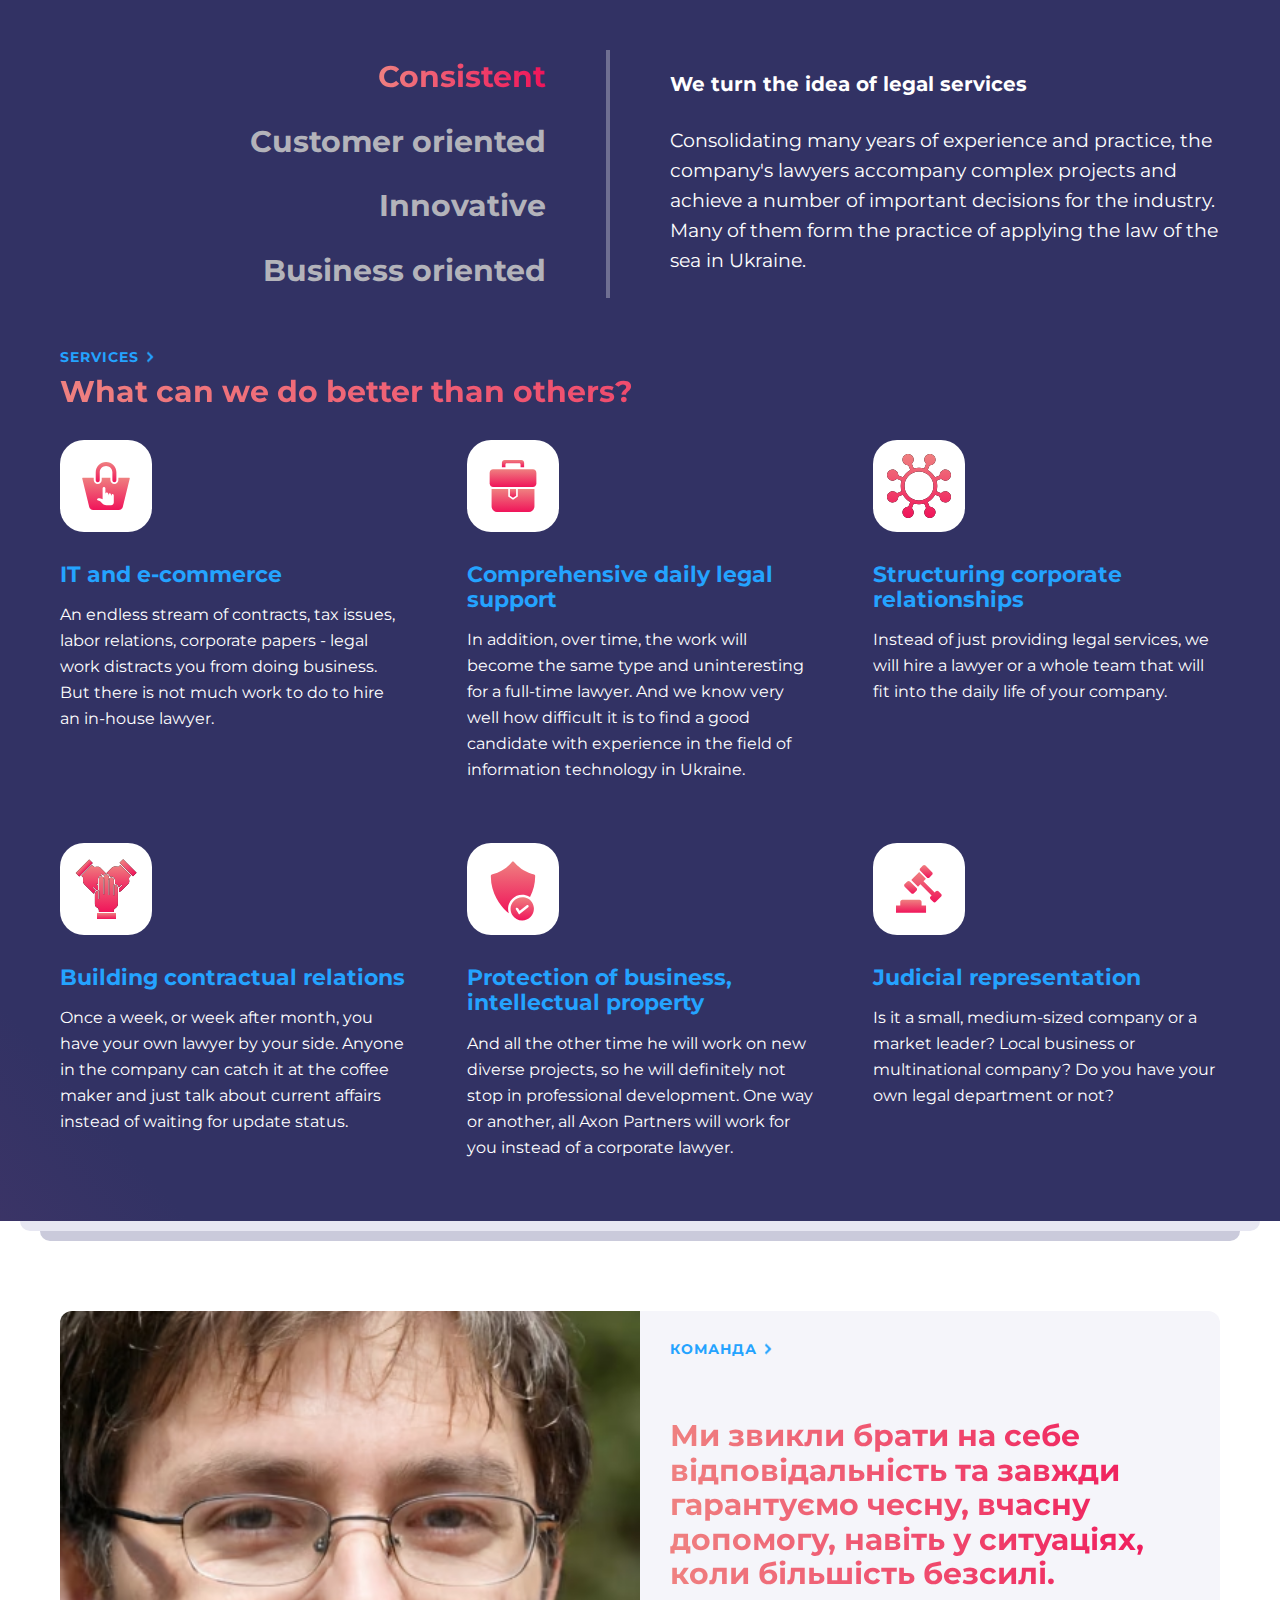
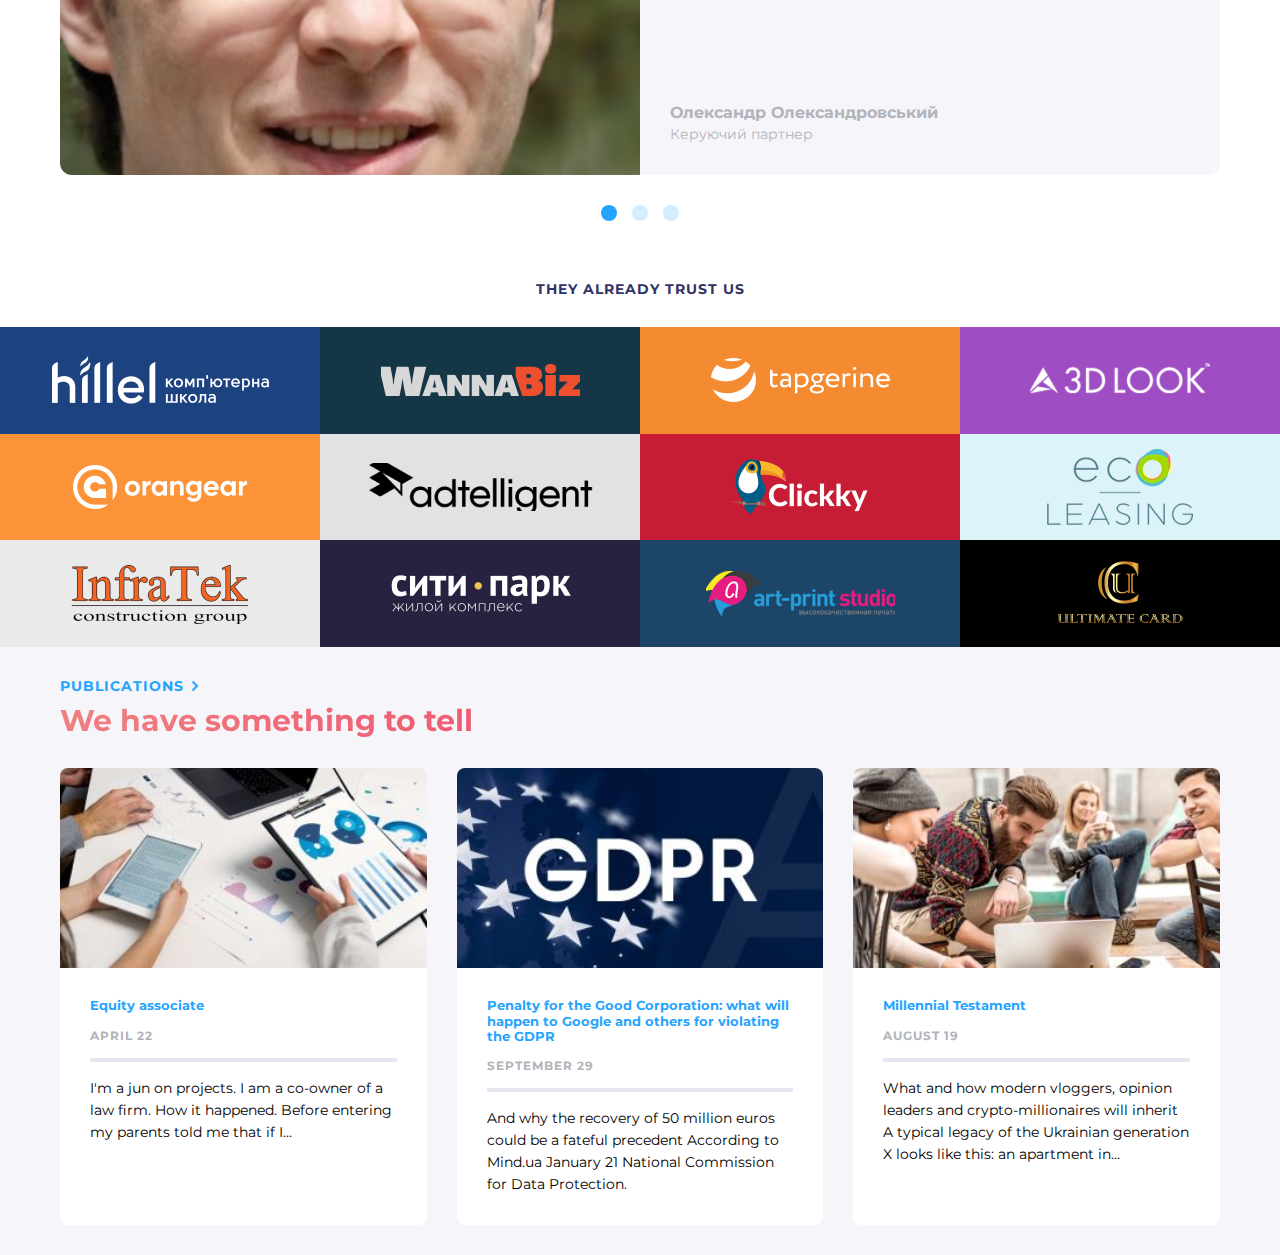
==== index.html @ 9c27329b "fix background at section publications/fix normalize" ====
<!DOCTYPE html>
<html lang="en">

<head>
    <meta charset="UTF-8">
    <meta name="viewport" content="width=device-width, initial-scale=1.0">
    <title>Document</title>
    <link rel="preconnect" href="https://fonts.googleapis.com">
    <link rel="preconnect" href="https://fonts.gstatic.com" crossorigin>
    <link href="https://fonts.googleapis.com/css2?family=Montserrat:wght@400;700&display=swap" rel="stylesheet">
    <link rel="stylesheet" href="./css/style.css">
</head>

<body>
    <main class="main">
        <section class="about">
            <div class="wrapper-about">
                <div class="about-us">
                    <div class="about-us__left">
                        <a href="#" class="about-us__left-link acive-title">
                            Consistent
                        </a>
                        <a href="#" class="about-us__left-link">
                            Customer oriented
                        </a>
                        <a href="#" class="about-us__left-link">
                            Innovative
                        </a>
                        <a href="#" class="about-us__left-link">
                            Business oriented
                        </a>
                    </div>
                    <div class="about-us__right">
                        <h3 class="about-us__right-title">We turn the idea of legal services</h3>
                        <p class="about-us__right-text">Consolidating many years of experience and practice, the
                            company's lawyers accompany complex projects and achieve a number of important decisions for
                            the industry. Many of them form the practice of applying the law of the sea in Ukraine.</p>
                    </div>
                </div>
            </div>
        </section>
        <section class="services">
            <div class="wrapper">
                <a href="#" class="text__subtitle">Services</a>
                <h2 class="text__title">What can we do better than others?</h2>
                <div class="cards">
                    <div class="card">
                        <div class="card-logo">
                            <img src="./images/services-icons/ecommerce.svg" alt="" class="card-img">
                        </div>
                        <h3 class="card-title">IT and e-commerce</h3>
                        <p class="card-text">An endless stream of contracts, tax issues, labor relations, corporate
                            papers - legal work distracts you from doing business. But there is not much work to do to
                            hire an in-house lawyer.</p>
                    </div>
                    <div class="card">
                        <div class="card-logo">
                            <img src="./images/services-icons/support.svg" alt="" class="card-img">
                        </div>
                        <h3 class="card-title">Comprehensive daily
                            legal support</h3>
                        <p class="card-text">In addition, over time, the work will become the same type and
                            uninteresting for a full-time lawyer. And we know very well how difficult it is to find a
                            good candidate with experience in the field of information technology in Ukraine.</p>
                    </div>
                    <div class="card">
                        <div class="card-logo">
                            <img src="./images/services-icons/group.svg" alt="" class="card-img">
                        </div>
                        <h3 class="card-title">Structuring corporate relationships</h3>
                        <p class="card-text">Instead of just providing legal services, we will hire a lawyer or a whole
                            team that will fit into the daily life of your company.</p>
                    </div>
                    <div class="card">
                        <div class="card-logo">
                            <img src="./images/services-icons/trust.svg" alt="" class="card-img">
                        </div>
                        <h3 class="card-title">Building contractual relations</h3>
                        <p class="card-text">Once a week, or week after month, you have your own lawyer by your side.
                            Anyone in the company can catch it at the coffee maker and just talk about current affairs
                            instead of waiting for update status.</p>
                    </div>
                    <div class="card">
                        <div class="card-logo">
                            <img src="./images/services-icons/protection.svg" alt="" class="card-img">
                        </div>
                        <h3 class="card-title">Protection of business, intellectual property</h3>
                        <p class="card-text">And all the other time he will work on new diverse projects, so he will
                            definitely not stop in professional development. One way or another, all Axon Partners will
                            work for you instead of a corporate lawyer.</p>
                    </div>
                    <div class="card">
                        <div class="card-logo">
                            <img src="./images/services-icons/court.svg" alt="" class="card-img">
                        </div>
                        <h3 class="card-title">Judicial representation</h3>
                        <p class="card-text">Is it a small, medium-sized company or a market leader? Local business or
                            multinational company? Do you have your own legal department or not?</p>
                    </div>
                </div>
            </div>
        </section>
        <section class="team-content">
            <div class="wrapper">
                <div class="team">
                    <div class="team-img">
                        <picture>
                            <source media="(min-width:768px) and (max-width:1024px)" type="image/avif"
                                srcset="./images/team/team-768.avif">

                            <source media="(min-width:768px) and (max-width:1024px)" type="image/webp"
                                srcset="./images/team/team-768.webp">

                            <source media="(min-width:768px) and (max-width:1024px)"
                                srcset="./images/team/team-768.jpg">

                            <source media="(min-width:1024px) and (max-width:1440px)" type="image/avif"
                                srcset="./images/team/team-1024.avif">

                            <source media="(min-width:1024px) and (max-width:1440px)" type="image/webp"
                                srcset="./images/team/team-1024.webp">

                            <source media="(min-width:1024px) and (max-width:1440px)"
                                srcset="./images/team/team-1024.jpg">

                            <source media="(min-width:1440px)" type="image/avif" srcset="./images/team/team-1440.avif">

                            <source media="(min-width:1440px)" type="image/webp" srcset="./images/team/team-1440.webp">

                            <source media="(min-width:1440px)" srcset="./images/team/team-1440.jpg">

                            <source type="image/avif" srcset="./images/team/team-375.avif">
                            <source type="image/webp" srcset="./images/team/team-375.webp">

                            <img src="./images/team/team-375.jpg" alt="team-slider">
                        </picture>

                    </div>
                    <div class="team-info">
                        <a href="#" class="text__subtitle">команда</a>
                        <h2 class="text__title">Ми звикли брати на себе відповідальність та завжди гарантуємо чесну,
                            вчасну
                            допомогу, навіть у ситуаціях, коли більшість безсилі.</h2>
                        <p class="team-text">
                            Олександр Олександровський
                            <span>Керуючий партнер</span>
                        </p>
                    </div>
                </div>
                <div class="team-slider">
                    <a href="#" class="team-slider__item team-slider__item-active"></a>
                    <a href="#" class="team-slider__item"></a>
                    <a href="#" class="team-slider__item"></a>
                </div>
            </div>
        </section>
        <section class="partners">
            <div class="wrapper-partners">
                <h4 class="partners-title">They already trust us</h4>
                <div class="partners-cards">
                    <a href="#" class="partner-card partner-card-1">
                        <img src="./images/partner-1.png" alt="" class="partner-img">
                    </a>
                    <a href="#" class="partner-card partner-card-2">
                        <img src="./images/partner-2.png" alt="" class="partner-img">
                    </a>
                    <a href="#" class="partner-card partner-card-3">
                        <img src="./images/partner-3.png" alt="" class="partner-img">
                    </a>
                    <a href="#" class="partner-card partner-card-4">
                        <img src="./images/partner-4.png" alt="" class="partner-img">
                    </a>
                    <a href="#" class="partner-card partner-card-5">
                        <img src="./images/partner-5.png" alt="" class="partner-img">
                    </a>
                    <a href="#" class="partner-card partner-card-6">
                        <img src="./images/partner-6.png" alt="" class="partner-img">
                    </a>
                    <a href="#" class="partner-card partner-card-7">
                        <img src="./images/partner-7.png" alt="" class="partner-img">
                    </a>
                    <a href="#" class="partner-card partner-card-8">
                        <img src="./images/partner-8.png" alt="" class="partner-img">
                    </a>
                    <a href="#" class="partner-card partner-card-9">
                        <img src="./images/partner-9.png" alt="" class="partner-img">
                    </a>
                    <a href="#" class="partner-card partner-card-10">
                        <img src="./images/partner-10.png" alt="" class="partner-img">
                    </a>
                    <a href="#" class="partner-card partner-card-11">
                        <img src="./images/partner-11.png" alt="" class="partner-img">
                    </a>
                    <a href="#" class="partner-card partner-card-12">
                        <img src="./images/partner-12.png" alt="" class="partner-img">
                    </a>
                </div>
            </div>
        </section>
        <section class="publications">
            <div class="wrapper">
                <a href="#" class="text__subtitle">Publications</a>
                <h2 class="text__title">We have something to tell</h2>
                <div class="publications-items">
                    <a class="publication-item">
                        <img src="./images/publications/publication-1.jpg" alt="publication" class="publication-img"
                        srcset="./images/publications/publication-1@2x.jpg 2x,
                    ./images/publications/publication-1@3x.jpg 3x">
                        <div class="publication-content">
                            <h5 class="publication-title">Equity associate</h5>
                            <time class="publication-time" datetime="2023-04-22">April 22</time>
                            <span class="outline"></span>
                            <p class="publication-text">I'm a jun on projects. I am a co-owner of a law firm. How it
                                happened. Before entering my parents told me that if I…</p>
                        </div>
                    </a>
                    <a class="publication-item">
                        <img src="./images/publications/publication-2.jpg" alt="publication" class="publication-img"
                            srcset="./images/publications/publication-2@2x.jpg 2x,
                        ./images/publications/publication-2@3x.jpg 3x">
                        <div class="publication-content">
                            <h5 class="publication-title">Penalty for the Good Corporation: what will happen to Google
                                and others for violating the GDPR</h5>
                            <time class="publication-time" datetime="2023-09-29">September 29</time>
                            <span class="outline"></span>
                            <p class="publication-text">And why the recovery of 50 million euros could be a fateful
                                precedent According to Mind.ua January 21 National Commission for Data Protection.</p>
                        </div>
                    </a>
                    <a class="publication-item">
                        <img src="./images/publications/publication-3.jpg" alt="publication" class="publication-img"
                        srcset="./images/publications/publication-3@2x.jpg 2x,
                    ./images/publications/publication-3@3x.jpg 3x">
                        <div class="publication-content">
                            <h5 class="publication-title">Millennial Testament</h5>
                            <time class="publication-time" datetime="2023-08-19">August 19</time>
                            <span class="outline"></span>
                            <p class="publication-text">What and how modern vloggers, opinion leaders and
                                crypto-millionaires will inherit A typical legacy of the Ukrainian generation X looks
                                like this: an apartment in…</p>
                        </div>
                    </a>
                </div>
            </div>
        </section>
    </main>

</body>

</html>
---- css/style.css ----
/*! normalize.css v8.0.1 | MIT License | github.com/necolas/normalize.css */
/* Document
   ========================================================================== */
/**
 * 1. Correct the line height in all browsers.
 * 2. Prevent adjustments of font size after orientation changes in iOS.
 */
html {
  line-height: 1.15; /* 1 */
  -webkit-text-size-adjust: 100%; /* 2 */
}

/* Sections
   ========================================================================== */
/**
 * Remove the margin in all browsers.
 */
body {
  margin: 0;
}

/**
 * Render the `main` element consistently in IE.
 */
main {
  display: block;
}

/**
 * Correct the font size and margin on `h1` elements within `section` and
 * `article` contexts in Chrome, Firefox, and Safari.
 */
h1 {
  font-size: 2em;
  margin: 0.67em 0;
}

/* Grouping content
   ========================================================================== */
/**
 * 1. Add the correct box sizing in Firefox.
 * 2. Show the overflow in Edge and IE.
 */
hr {
  box-sizing: content-box; /* 1 */
  height: 0; /* 1 */
  overflow: visible; /* 2 */
}

/**
 * 1. Correct the inheritance and scaling of font size in all browsers.
 * 2. Correct the odd `em` font sizing in all browsers.
 */
pre {
  font-family: monospace, monospace; /* 1 */
  font-size: 1em; /* 2 */
}

/* Text-level semantics
   ========================================================================== */
/**
 * Remove the gray background on active links in IE 10.
 */
a {
  background-color: transparent;
}

/**
 * 1. Remove the bottom border in Chrome 57-
 * 2. Add the correct text decoration in Chrome, Edge, IE, Opera, and Safari.
 */
abbr[title] {
  border-bottom: none; /* 1 */
  text-decoration: underline; /* 2 */
  text-decoration: underline dotted; /* 2 */
}

/**
 * Add the correct font weight in Chrome, Edge, and Safari.
 */
b,
strong {
  font-weight: bolder;
}

/**
 * 1. Correct the inheritance and scaling of font size in all browsers.
 * 2. Correct the odd `em` font sizing in all browsers.
 */
code,
kbd,
samp {
  font-family: monospace, monospace; /* 1 */
  font-size: 1em; /* 2 */
}

/**
 * Add the correct font size in all browsers.
 */
small {
  font-size: 80%;
}

/**
 * Prevent `sub` and `sup` elements from affecting the line height in
 * all browsers.
 */
sub,
sup {
  font-size: 75%;
  line-height: 0;
  position: relative;
  vertical-align: baseline;
}

sub {
  bottom: -0.25em;
}

sup {
  top: -0.5em;
}

/* Embedded content
   ========================================================================== */
/**
 * Remove the border on images inside links in IE 10.
 */
img {
  border-style: none;
}

/* Forms
   ========================================================================== */
/**
 * 1. Change the font styles in all browsers.
 * 2. Remove the margin in Firefox and Safari.
 */
button,
input,
optgroup,
select,
textarea {
  font-family: inherit; /* 1 */
  font-size: 100%; /* 1 */
  line-height: 1.15; /* 1 */
  margin: 0; /* 2 */
}

/**
 * Show the overflow in IE.
 * 1. Show the overflow in Edge.
 */
button,
input { /* 1 */
  overflow: visible;
}

/**
 * Remove the inheritance of text transform in Edge, Firefox, and IE.
 * 1. Remove the inheritance of text transform in Firefox.
 */
button,
select { /* 1 */
  text-transform: none;
}

/**
 * Correct the inability to style clickable types in iOS and Safari.
 */
button,
[type=button],
[type=reset],
[type=submit] {
  -webkit-appearance: button;
}

/**
 * Remove the inner border and padding in Firefox.
 */
button::-moz-focus-inner,
[type=button]::-moz-focus-inner,
[type=reset]::-moz-focus-inner,
[type=submit]::-moz-focus-inner {
  border-style: none;
  padding: 0;
}

/**
 * Restore the focus styles unset by the previous rule.
 */
button:-moz-focusring,
[type=button]:-moz-focusring,
[type=reset]:-moz-focusring,
[type=submit]:-moz-focusring {
  outline: 1px dotted ButtonText;
}

/**
 * Correct the padding in Firefox.
 */
fieldset {
  padding: 0.35em 0.75em 0.625em;
}

/**
 * 1. Correct the text wrapping in Edge and IE.
 * 2. Correct the color inheritance from `fieldset` elements in IE.
 * 3. Remove the padding so developers are not caught out when they zero out
 *    `fieldset` elements in all browsers.
 */
legend {
  box-sizing: border-box; /* 1 */
  color: inherit; /* 2 */
  display: table; /* 1 */
  max-width: 100%; /* 1 */
  padding: 0; /* 3 */
  white-space: normal; /* 1 */
}

/**
 * Add the correct vertical alignment in Chrome, Firefox, and Opera.
 */
progress {
  vertical-align: baseline;
}

/**
 * Remove the default vertical scrollbar in IE 10+.
 */
textarea {
  overflow: auto;
}

/**
 * 1. Add the correct box sizing in IE 10.
 * 2. Remove the padding in IE 10.
 */
[type=checkbox],
[type=radio] {
  box-sizing: border-box; /* 1 */
  padding: 0; /* 2 */
}

/**
 * Correct the cursor style of increment and decrement buttons in Chrome.
 */
[type=number]::-webkit-inner-spin-button,
[type=number]::-webkit-outer-spin-button {
  height: auto;
}

/**
 * 1. Correct the odd appearance in Chrome and Safari.
 * 2. Correct the outline style in Safari.
 */
[type=search] {
  -webkit-appearance: textfield; /* 1 */
  outline-offset: -2px; /* 2 */
}

/**
 * Remove the inner padding in Chrome and Safari on macOS.
 */
[type=search]::-webkit-search-decoration {
  -webkit-appearance: none;
}

/**
 * 1. Correct the inability to style clickable types in iOS and Safari.
 * 2. Change font properties to `inherit` in Safari.
 */
::-webkit-file-upload-button {
  -webkit-appearance: button; /* 1 */
  font: inherit; /* 2 */
}

/* Interactive
   ========================================================================== */
/*
 * Add the correct display in Edge, IE 10+, and Firefox.
 */
details {
  display: block;
}

/*
 * Add the correct display in all browsers.
 */
summary {
  display: list-item;
}

/* Misc
   ========================================================================== */
/**
 * Add the correct display in IE 10+.
 */
template {
  display: none;
}

/**
 * Add the correct display in IE 10.
 */
[hidden] {
  display: none;
}

* {
  box-sizing: border-box;
}

body {
  color: #fff;
  background: linear-gradient(229deg, #323264 11.93%, #323264 57.17%, #643E72 87.46%);
  font-family: "Montserrat", sans-serif;
  font-weight: 700;
  font-size: 16px;
  margin: 0;
}

h1, h2, h3, h4, h5, h6, p {
  margin: 0;
}

a {
  text-decoration: none;
  cursor: pointer;
  color: inherit;
}

.wrapper {
  padding-right: 30px;
  padding-left: 30px;
}

@media (min-width: 768px) {
  .wrapper {
    padding-right: 60px;
    padding-left: 60px;
  }
}
@media (min-width: 1920px) {
  .wrapper {
    max-width: 1600px;
    margin-right: auto;
    margin-left: auto;
    padding-right: 0;
    padding-left: 0;
  }
}
.services {
  position: relative;
  border-bottom-left-radius: 12px;
  border-bottom-right-radius: 12px;
}
.services:before {
  display: block;
  content: "";
  height: 10px;
  width: inherit;
  position: absolute;
  bottom: -20px;
  left: 40px;
  right: 40px;
  border-bottom-left-radius: 12px;
  border-bottom-right-radius: 12px;
  background-color: rgb(202, 202, 219);
}
.services:after {
  position: absolute;
  left: 20px;
  right: 20px;
  display: block;
  content: "";
  height: 10px;
  width: inherit;
  background-color: rgb(231, 231, 242);
  border-bottom-left-radius: 12px;
  border-bottom-right-radius: 12px;
}

.text__subtitle {
  display: inline-flex;
  gap: 5px;
  align-items: center;
  margin-bottom: 10px;
  font-size: 14px;
  letter-spacing: 1px;
  text-transform: uppercase;
  color: #24A3FF;
}
.text__subtitle::after {
  display: block;
  content: "";
  height: 12px;
  width: 12px;
  background-repeat: no-repeat;
  background-position: center;
  background-size: cover;
  background-image: url("../images/arrow-left.png");
}

.text__subtitle:hover {
  color: #F0145A;
}
.text__subtitle:hover::after {
  background-repeat: no-repeat;
  background-position: center;
  background-size: cover;
  background-image: url("../images/arrow-left-hover.png");
}

.text__title {
  background: linear-gradient(90deg, #EF8080 0.84%, #F0145A 99.96%);
  -webkit-background-clip: text;
  -webkit-text-fill-color: transparent;
  margin-bottom: 30px;
  font-size: 30px;
}

.cards {
  display: grid;
  grid-template-columns: 1fr;
  gap: 30px;
  padding-bottom: 60px;
}

.card-logo {
  position: relative;
  border-radius: 24px;
  background-color: #fff;
  margin-bottom: 30px;
  width: 92px;
  height: 92px;
}
.card-img {
  position: absolute;
  top: 50%;
  left: 50%;
  transform: translate(-50%, -50%);
}
.card-title {
  font-size: 22px;
  color: #24A3FF;
  margin-bottom: 15px;
}
.card-text {
  font-weight: 400;
  line-height: 26px;
}

@media (min-width: 768px) {
  .cards {
    grid-template-columns: repeat(2, 1fr);
    gap: 60px;
  }
}
@media (min-width: 1024px) {
  .cards {
    grid-template-columns: repeat(3, 1fr);
  }
}
@media (min-width: 1920px) {
  .text__subtitle:hover {
    color: #F0145A;
  }
  .text__subtitle:hover::after {
    background-repeat: no-repeat;
    background-position: center;
    background-size: cover;
    background-image: url("../images/arrow-left-hover.png");
  }
}
.partners {
  background: #fff;
  padding-top: 60px;
}

.partners-title {
  color: #323264;
  font-size: 14px;
  letter-spacing: 1px;
  text-transform: uppercase;
  margin-bottom: 30px;
  text-align: center;
}

.partners-cards {
  display: grid;
  grid-template-columns: 1fr;
  justify-content: center;
  align-content: center;
}

.partner-card {
  display: grid;
  justify-content: center;
  align-items: center;
  aspect-ratio: 3/1;
  overflow: hidden;
}
.partner-card:nth-child(n+7) {
  display: none;
}

.partner-card-1 {
  background-color: #1C4280;
}

.partner-card-2 {
  background-color: #143646;
}

.partner-card-3 {
  background: linear-gradient(0deg, #F48B30 0%, #F48B30 100%);
}

.partner-card-4 {
  background-color: #9E4DC3;
}

.partner-card-5 {
  background-color: #FD9339;
}

.partner-card-6 {
  background-color: #E2E2E4;
}

.partner-card-7 {
  background-color: #C71C36;
}

.partner-card-8 {
  background-color: #DCF3F9;
}

.partner-card-9 {
  background-color: #EAEAEA;
}

.partner-card-10 {
  background-color: #282240;
}

.partner-card-11 {
  background-color: #1D4568;
}

.partner-card-12 {
  background-color: #000;
}

@media (min-width: 768px) {
  .partners-cards {
    grid-template-columns: repeat(3, 1fr);
  }
  .partner-card:nth-child(n+7) {
    display: grid;
    justify-content: center;
    align-items: center;
  }
}
@media (min-width: 1024px) {
  .partners-cards {
    grid-template-columns: repeat(4, 1fr);
  }
}
@media (min-width: 1920px) {
  .wrapper-partners {
    max-width: 1720px;
    margin-right: auto;
    margin-left: auto;
    padding-bottom: 60px;
  }
  .partner-card-1 {
    border-top-left-radius: 12px;
  }
  .partner-card-4 {
    border-top-right-radius: 12px;
  }
  .partner-card-9 {
    border-bottom-left-radius: 12px;
  }
  .partner-card-12 {
    border-bottom-right-radius: 12px;
  }
}
.team-content {
  background-color: #fff;
  padding-top: 90px;
}

.team {
  display: grid;
  grid-template-columns: 1fr;
  overflow: hidden;
  border-bottom-left-radius: 12px;
  border-bottom-right-radius: 12px;
}
.team-img img {
  display: block;
  width: 100%;
  height: 100%;
  object-fit: cover;
}

.team-info {
  padding: 30px;
  background-color: #F5F5FA;
  display: flex;
  flex-direction: column;
  justify-content: space-between;
}

.team-text {
  margin-top: 30px;
  display: flex;
  flex-direction: column;
  color: #B3B3BA;
}
.team-text span {
  font-size: 14px;
  font-weight: 400;
  line-height: 22px;
}

.team-slider {
  display: flex;
  justify-content: center;
  margin-top: 30px;
  gap: 15px;
}
.team-slider__item {
  width: 16px;
  height: 16px;
  border-radius: 50%;
  background-color: #24A3FF;
  opacity: 0.2;
}
.team-slider__item-active {
  opacity: 1;
}

@media (min-width: 768px) {
  .team-img img {
    aspect-ratio: 6/5;
    border-top-left-radius: 12px;
    border-top-right-radius: 12px;
  }
}
@media (min-width: 1024px) {
  .team {
    grid-template-columns: 1fr 1fr;
  }
  .team-img img {
    aspect-ratio: 5/4;
    border-top-right-radius: 0;
  }
  .team-info {
    border-top-right-radius: 12px;
  }
}
@media (min-width: 1440px) {
  .team {
    grid-template-columns: repeat(3, 1fr);
  }
  .team-info {
    grid-column: 2/-1;
  }
  .team-img img {
    aspect-ratio: 3/2;
  }
}
@media (min-width: 1920px) {
  .team {
    grid-template-columns: repeat(4, 1fr);
  }
  .team-info {
    grid-column: 2/-1;
  }
  .team-img img {
    aspect-ratio: 4/3;
  }
}
.publications {
  padding-top: 30px;
  padding-bottom: 30px;
  background-color: #F5F5FA;
}
.publications .text__title {
  margin-bottom: 30px;
}

.publications-items {
  display: grid;
  grid-template-columns: 1fr;
  gap: 30px;
}
.publications-items .publication-img {
  display: block;
  width: 100%;
  height: 200px;
  object-fit: cover;
}

.publication-item {
  border-radius: 8px;
  overflow: hidden;
  background-color: #fff;
}
.publication-item .publication-content {
  display: flex;
  flex-direction: column;
  gap: 15px;
  padding: 30px;
}
.publication-item .publication-content .publication-title {
  color: #24A3FF;
}
.publication-item .publication-content .publication-time {
  color: #B3B3BA;
  font-size: 12px;
  letter-spacing: 1px;
  text-transform: uppercase;
}
.publication-item .publication-content span {
  display: block;
  height: 4px;
  background-color: #E6E6F0;
}
.publication-item .publication-content .publication-text {
  font-size: 14px;
  color: #000;
  font-weight: 400;
  line-height: 22px;
}

@media (min-width: 768px) {
  .publications-items {
    grid-template-columns: 1fr 1fr;
  }
  .publication-item:last-child {
    grid-column: 1/-1;
  }
}
@media (min-width: 1024px) {
  .publications-items {
    grid-template-columns: repeat(3, 1fr);
  }
  .publication-item:last-child {
    grid-column: auto/auto;
  }
}
.about {
  padding-top: 30px;
  padding-bottom: 30px;
}

.about-us {
  display: grid;
  gap: 30px;
}

.acive-title {
  background: linear-gradient(90deg, #EF8080 0.84%, #F0145A 99.96%);
  -webkit-background-clip: text;
  -webkit-text-fill-color: transparent;
}

.about-us__left {
  display: flex;
  overflow: auto;
  gap: 30px;
}

.about-us__left-link {
  flex-shrink: 0;
  font-size: 30px;
  color: #B3B3BA;
}

.about-us__left-link:first-child {
  padding-left: 30px;
}

.about-us__left-link:last-child {
  padding-right: 30px;
}

.about-us__right {
  position: relative;
  display: flex;
  flex-direction: column;
  justify-content: center;
  gap: 30px;
  padding-right: 30px;
  padding-left: 30px;
  padding-top: 30px;
}
.about-us__right-title {
  font-size: 20px;
}
.about-us__right-text {
  font-size: 19px;
  line-height: 30px;
  font-weight: 400;
}

.about-us__right::before {
  position: absolute;
  right: 30px;
  left: 30px;
  display: block;
  content: "";
  height: 4px;
  width: inherit;
  top: 0;
  background-color: rgba(255, 255, 255, 0.3);
}

@media (min-width: 768px) {
  .about {
    padding-top: 60px;
    padding-bottom: 60px;
  }
  .about-us {
    gap: 60px;
  }
  .about-us__left-link:first-child {
    padding-left: 60px;
  }
  .about-us__left-link:last-child {
    padding-right: 60px;
  }
  .about-us__left-link:hover {
    background: linear-gradient(90deg, #EF8080 0.84%, #F0145A 99.96%);
    -webkit-background-clip: text;
    -webkit-text-fill-color: transparent;
  }
  .about-us__right {
    padding-right: 60px;
    padding-left: 60px;
    padding-top: 60px;
  }
  .about-us__right::before {
    position: absolute;
    right: 60px;
    left: 60px;
  }
}
@media (min-width: 1024px) {
  .about {
    padding-top: 50px;
    padding-bottom: 50px;
  }
  .wrapper-about {
    padding-right: 60px;
    padding-left: 60px;
  }
  .about-us__right::before {
    display: none;
  }
  .about-us {
    grid-template-columns: 1fr 1fr;
    justify-content: center;
    gap: 60px;
  }
  .about-us__left {
    flex-direction: column;
    overflow: hidden;
    align-items: flex-end;
    border-right: 4px solid rgba(255, 255, 255, 0.3);
    padding-right: 60px;
    padding-bottom: 10px;
    padding-top: 10px;
  }
  .about-us__left-link:first-child {
    padding-left: 0;
  }
  .about-us__left-link:last-child {
    padding-right: 0;
  }
  .about-us__right {
    padding: 0;
  }
}
@media (min-width: 1440px) {
  .wrapper-about {
    padding-right: 180px;
    padding-left: 180px;
  }
}
@media (min-width: 1920px) {
  .wrapper-about {
    padding-left: 0;
    padding-right: 0;
    max-width: 1360px;
    margin-right: auto;
    margin-left: auto;
  }
  .about-us {
    grid-template-columns: 1fr 1fr 1fr;
  }
  .about-us__right {
    grid-column: 2/-1;
  }
}

/*# sourceMappingURL=style.css.map */
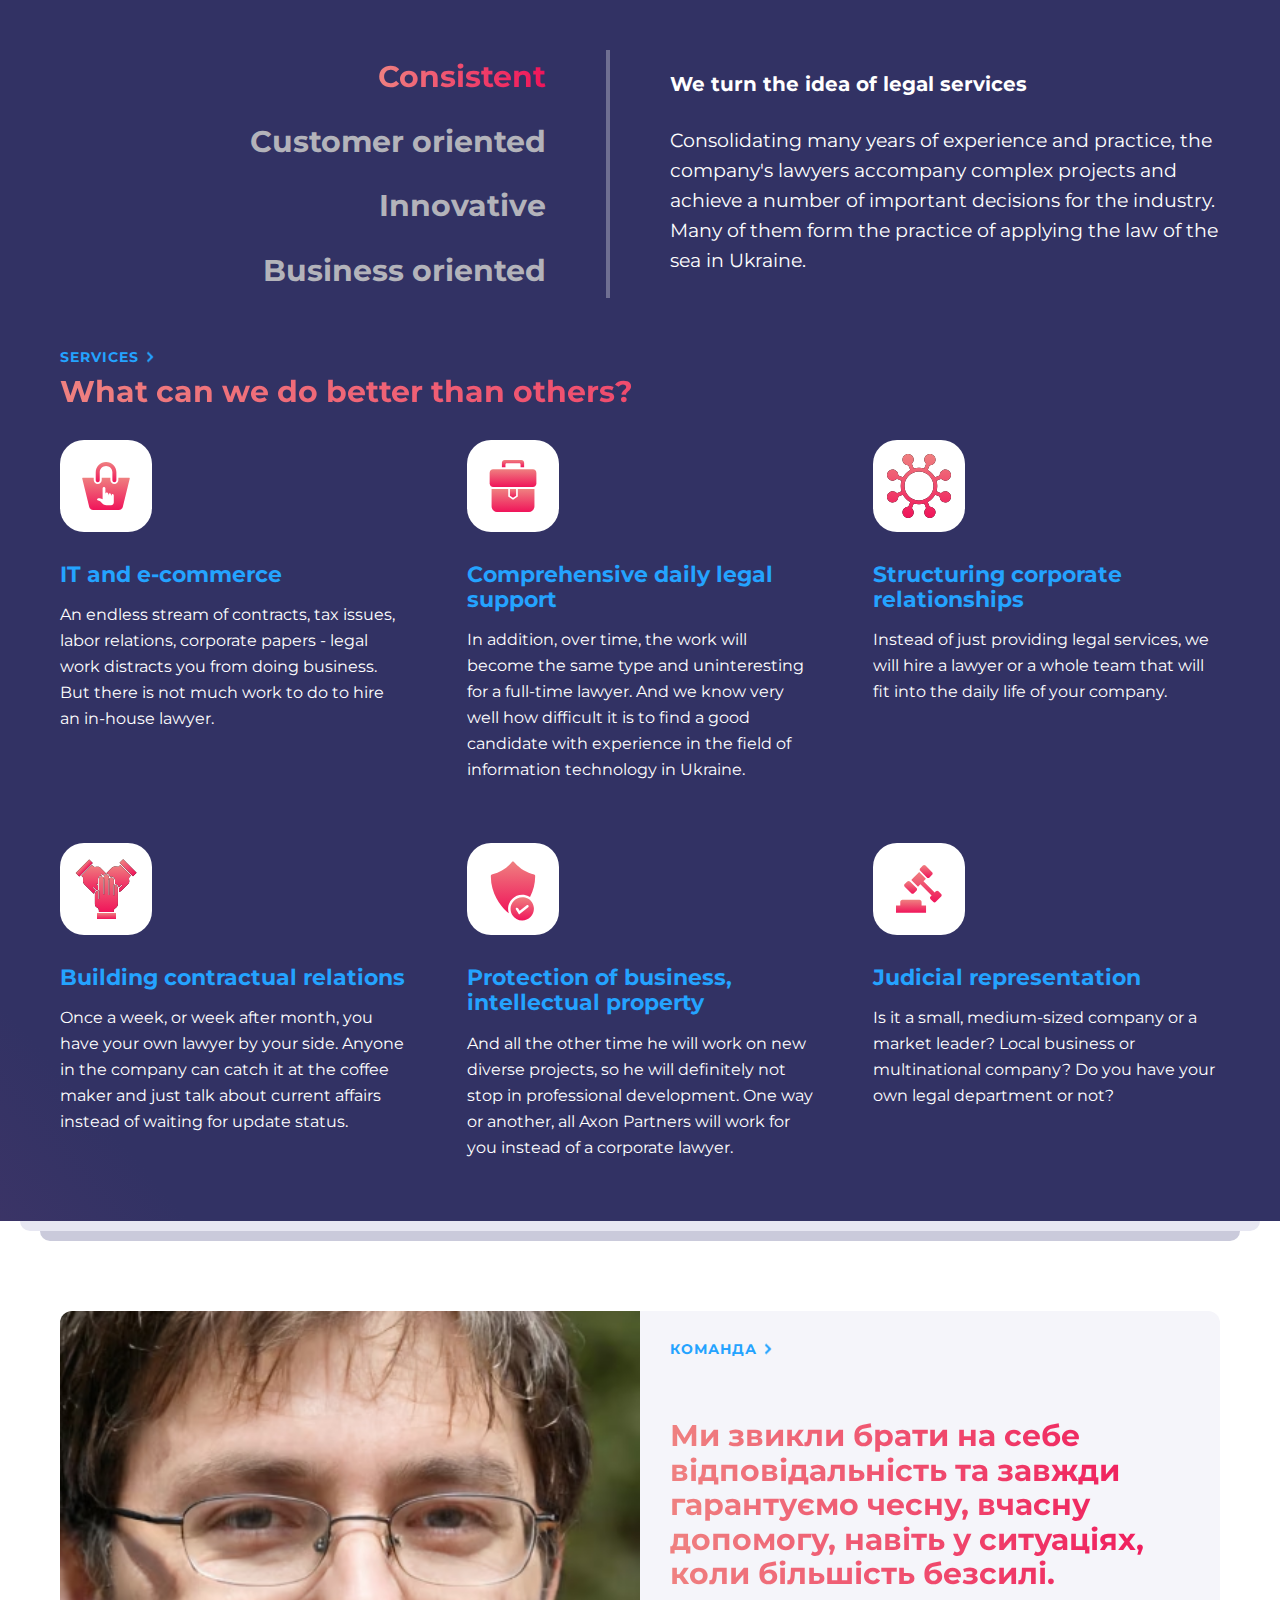
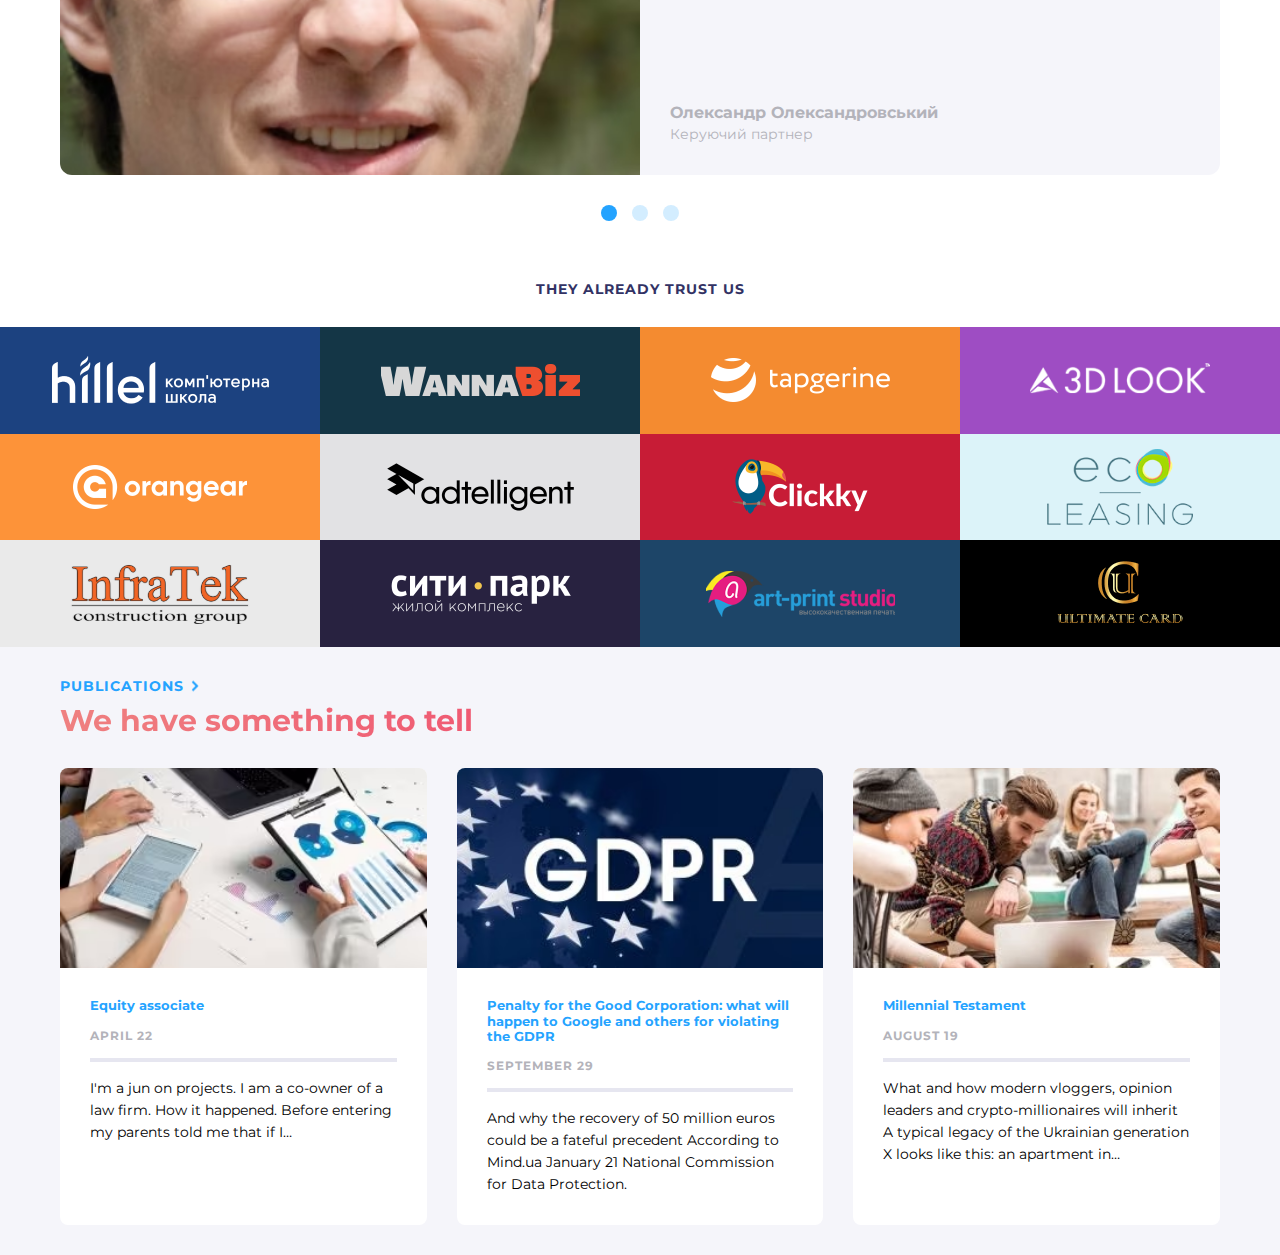
==== commit 53c3a7d0: "add images to publications and partners" ====
--- a/index.html
+++ b/index.html
@@ -106,35 +106,58 @@
                     <div class="team-img">
                         <picture>
                             <source media="(min-width:768px) and (max-width:1024px)" type="image/avif"
-                                srcset="./images/team/team-768.avif">
+                                srcset="./images/team/team-768.avif,
+                                ./images/team/team-768@2x.avif 2x,
+                                ./images/team/team-768@3x.avif 3x">
 
                             <source media="(min-width:768px) and (max-width:1024px)" type="image/webp"
-                                srcset="./images/team/team-768.webp">
+                                srcset="./images/team/team-768.webp,
+                                ./images/team/team-768@2x.webp 2x,
+                                ./images/team/team-768@3x.webp 3x">
 
                             <source media="(min-width:768px) and (max-width:1024px)"
-                                srcset="./images/team/team-768.jpg">
+                                srcset="./images/team/team-768.jpg,
+                                ./images/team/team-768@2x.jpg 2x,
+                                ./images/team/team-768@3x.jpg 3x">
 
                             <source media="(min-width:1024px) and (max-width:1440px)" type="image/avif"
-                                srcset="./images/team/team-1024.avif">
+                                srcset="./images/team/team-1024.avif,
+                                ./images/team/team-1024@2x.avif 2x,
+                                ./images/team/team-1024@3x.avif 3x">
 
                             <source media="(min-width:1024px) and (max-width:1440px)" type="image/webp"
-                                srcset="./images/team/team-1024.webp">
+                                srcset="./images/team/team-1024.webp,
+                                ./images/team/team-1024@2x.webp 2x,
+                                ./images/team/team-1024@3x.webp 3x">
 
                             <source media="(min-width:1024px) and (max-width:1440px)"
-                                srcset="./images/team/team-1024.jpg">
-
-                            <source media="(min-width:1440px)" type="image/avif" srcset="./images/team/team-1440.avif">
-
-                            <source media="(min-width:1440px)" type="image/webp" srcset="./images/team/team-1440.webp">
-
-                            <source media="(min-width:1440px)" srcset="./images/team/team-1440.jpg">
-
-                            <source type="image/avif" srcset="./images/team/team-375.avif">
-                            <source type="image/webp" srcset="./images/team/team-375.webp">
-
-                            <img src="./images/team/team-375.jpg" alt="team-slider">
+                                srcset="./images/team/team-1024.jpg,
+                                ./images/team/team-1024@2x.jpg 2x,
+                                ./images/team/team-1024@3x.jpg 3x">
+
+                            <source media="(min-width:1440px)" type="image/avif" srcset="./images/team/team-1440.avif,
+                            ./images/team/team-1440@2x.avif 2x,
+                            ./images/team/team-1440@3x.avif 3x">
+
+                            <source media="(min-width:1440px)" type="image/webp" srcset="./images/team/team-1440.webp,
+                            ./images/team/team-1440@2x.webp 2x,
+                            ./images/team/team-1440@3x.webp 3x">
+
+                            <source media="(min-width:1440px)" srcset="./images/team/team-1440.jpg,
+                            ./images/team/team-1440@2x.jpg 2x,
+                            ./images/team/team-1440@3x.jpg 3x">
+
+                            <source type="image/avif" srcset="./images/team/team-375.avif,
+                            ./images/team/team-375@2x.avif 2x,
+                            ./images/team/team-375@3x.avif 3x">
+                            <source type="image/webp" srcset="./images/team/team-375.webp,
+                            ./images/team/team-375@2x.webp 2x,
+                            ./images/team/team-375@3x.webp 3x">
+
+                            <img src="./images/team/team-375.jpg" alt="team-slider"
+                            srcset="./images/team/team-375@2x.jpg 2x,
+                            ./images/team/team-375@2x.jpg 3x">
                         </picture>
-
                     </div>
                     <div class="team-info">
                         <a href="#" class="text__subtitle">команда</a>
@@ -159,40 +182,40 @@
                 <h4 class="partners-title">They already trust us</h4>
                 <div class="partners-cards">
                     <a href="#" class="partner-card partner-card-1">
-                        <img src="./images/partner-1.png" alt="" class="partner-img">
+                        <img src="./images/partner/partner-1.png" alt="" class="partner-img">
                     </a>
                     <a href="#" class="partner-card partner-card-2">
-                        <img src="./images/partner-2.png" alt="" class="partner-img">
+                        <img src="./images/partner/partner-2.svg" alt="" class="partner-img">
                     </a>
                     <a href="#" class="partner-card partner-card-3">
-                        <img src="./images/partner-3.png" alt="" class="partner-img">
+                        <img src="./images/partner/partner-3.svg" alt="" class="partner-img">
                     </a>
                     <a href="#" class="partner-card partner-card-4">
-                        <img src="./images/partner-4.png" alt="" class="partner-img">
+                        <img src="./images/partner/partner-4.svg" alt="" class="partner-img">
                     </a>
                     <a href="#" class="partner-card partner-card-5">
-                        <img src="./images/partner-5.png" alt="" class="partner-img">
+                        <img src="./images/partner/partner-5.svg" alt="" class="partner-img">
                     </a>
                     <a href="#" class="partner-card partner-card-6">
-                        <img src="./images/partner-6.png" alt="" class="partner-img">
+                        <img src="./images/partner/partner-6.svg" alt="" class="partner-img">
                     </a>
                     <a href="#" class="partner-card partner-card-7">
-                        <img src="./images/partner-7.png" alt="" class="partner-img">
+                        <img src="./images/partner/partner-7.svg" alt="" class="partner-img">
                     </a>
                     <a href="#" class="partner-card partner-card-8">
-                        <img src="./images/partner-8.png" alt="" class="partner-img">
+                        <img src="./images/partner/partner-8.svg" alt="" class="partner-img">
                     </a>
                     <a href="#" class="partner-card partner-card-9">
-                        <img src="./images/partner-9.png" alt="" class="partner-img">
+                        <img src="./images/partner/partner-9.svg" alt="" class="partner-img">
                     </a>
                     <a href="#" class="partner-card partner-card-10">
-                        <img src="./images/partner-10.png" alt="" class="partner-img">
+                        <img src="./images/partner/partner-10.png" alt="" class="partner-img">
                     </a>
                     <a href="#" class="partner-card partner-card-11">
-                        <img src="./images/partner-11.png" alt="" class="partner-img">
+                        <img src="./images/partner/partner-11.png" alt="" class="partner-img">
                     </a>
                     <a href="#" class="partner-card partner-card-12">
-                        <img src="./images/partner-12.png" alt="" class="partner-img">
+                        <img src="./images/partner/partner-12.png" alt="" class="partner-img">
                     </a>
                 </div>
             </div>
@@ -203,9 +226,21 @@
                 <h2 class="text__title">We have something to tell</h2>
                 <div class="publications-items">
                     <a class="publication-item">
-                        <img src="./images/publications/publication-1.jpg" alt="publication" class="publication-img"
-                        srcset="./images/publications/publication-1@2x.jpg 2x,
-                    ./images/publications/publication-1@3x.jpg 3x">
+
+                        <picture>
+                            <source type="image/avif" srcset="./images/publications/publication-1.avif,
+                            ./images/publications/publication-1@2x.avif 2x,
+                            ./images/publications/publication-1@3x.avif 3x">
+
+                            <source type="image/webp" srcset="./images/publications/publication-1.webp,
+                            ./images/publications/publication-1@2x.webp 2x,
+                            ./images/publications/publication-1@3x.webp 3x">
+
+                            <img src="./images/publications/publication-1.jpg" alt="publication" class="publication-img"
+                            srcset="./images/publications/publication-1@2x.jpg 2x,
+                        ./images/publications/publication-1@3x.jpg 3x">
+                        </picture>
+
                         <div class="publication-content">
                             <h5 class="publication-title">Equity associate</h5>
                             <time class="publication-time" datetime="2023-04-22">April 22</time>
@@ -215,9 +250,19 @@
                         </div>
                     </a>
                     <a class="publication-item">
-                        <img src="./images/publications/publication-2.jpg" alt="publication" class="publication-img"
+                        <picture>
+                            <source type="image/avif" srcset="./images/publications/publication-2.avif,
+                            ./images/publications/publication-2@2x.avif 2x,
+                            ./images/publications/publication-2@3x.avif 3x">
+
+                            <source type="image/webp" srcset="./images/publications/publication-2.webp,
+                            ./images/publications/publication-2@2x.webp 2x,
+                            ./images/publications/publication-2@3x.webp 3x">
+
+                            <img src="./images/publications/publication-2.jpg" alt="publication" class="publication-img"
                             srcset="./images/publications/publication-2@2x.jpg 2x,
                         ./images/publications/publication-2@3x.jpg 3x">
+                        </picture>
                         <div class="publication-content">
                             <h5 class="publication-title">Penalty for the Good Corporation: what will happen to Google
                                 and others for violating the GDPR</h5>
@@ -228,9 +273,19 @@
                         </div>
                     </a>
                     <a class="publication-item">
-                        <img src="./images/publications/publication-3.jpg" alt="publication" class="publication-img"
-                        srcset="./images/publications/publication-3@2x.jpg 2x,
-                    ./images/publications/publication-3@3x.jpg 3x">
+                        <picture>
+                            <source type="image/avif" srcset="./images/publications/publication-3.avif,
+                            ./images/publications/publication-3@2x.avif 2x,
+                            ./images/publications/publication-3@3x.avif 3x">
+
+                            <source type="image/webp" srcset="./images/publications/publication-3.webp,
+                            ./images/publications/publication-3@2x.webp 2x,
+                            ./images/publications/publication-3@3x.webp 3x">
+
+                            <img src="./images/publications/publication-3.jpg" alt="publication" class="publication-img"
+                            srcset="./images/publications/publication-3@2x.jpg 2x,
+                        ./images/publications/publication-3@3x.jpg 3x">
+                        </picture>
                         <div class="publication-content">
                             <h5 class="publication-title">Millennial Testament</h5>
                             <time class="publication-time" datetime="2023-08-19">August 19</time>
--- a/css/style.css
+++ b/css/style.css
@@ -761,7 +761,7 @@
 
 .about-us {
   display: grid;
-  gap: 30px;
+  gap: 10px;
 }
 
 .acive-title {
@@ -774,6 +774,7 @@
   display: flex;
   overflow: auto;
   gap: 30px;
+  padding-bottom: 20px;
 }
 
 .about-us__left-link {
@@ -827,7 +828,7 @@
     padding-bottom: 60px;
   }
   .about-us {
-    gap: 60px;
+    gap: 40px;
   }
   .about-us__left-link:first-child {
     padding-left: 60px;
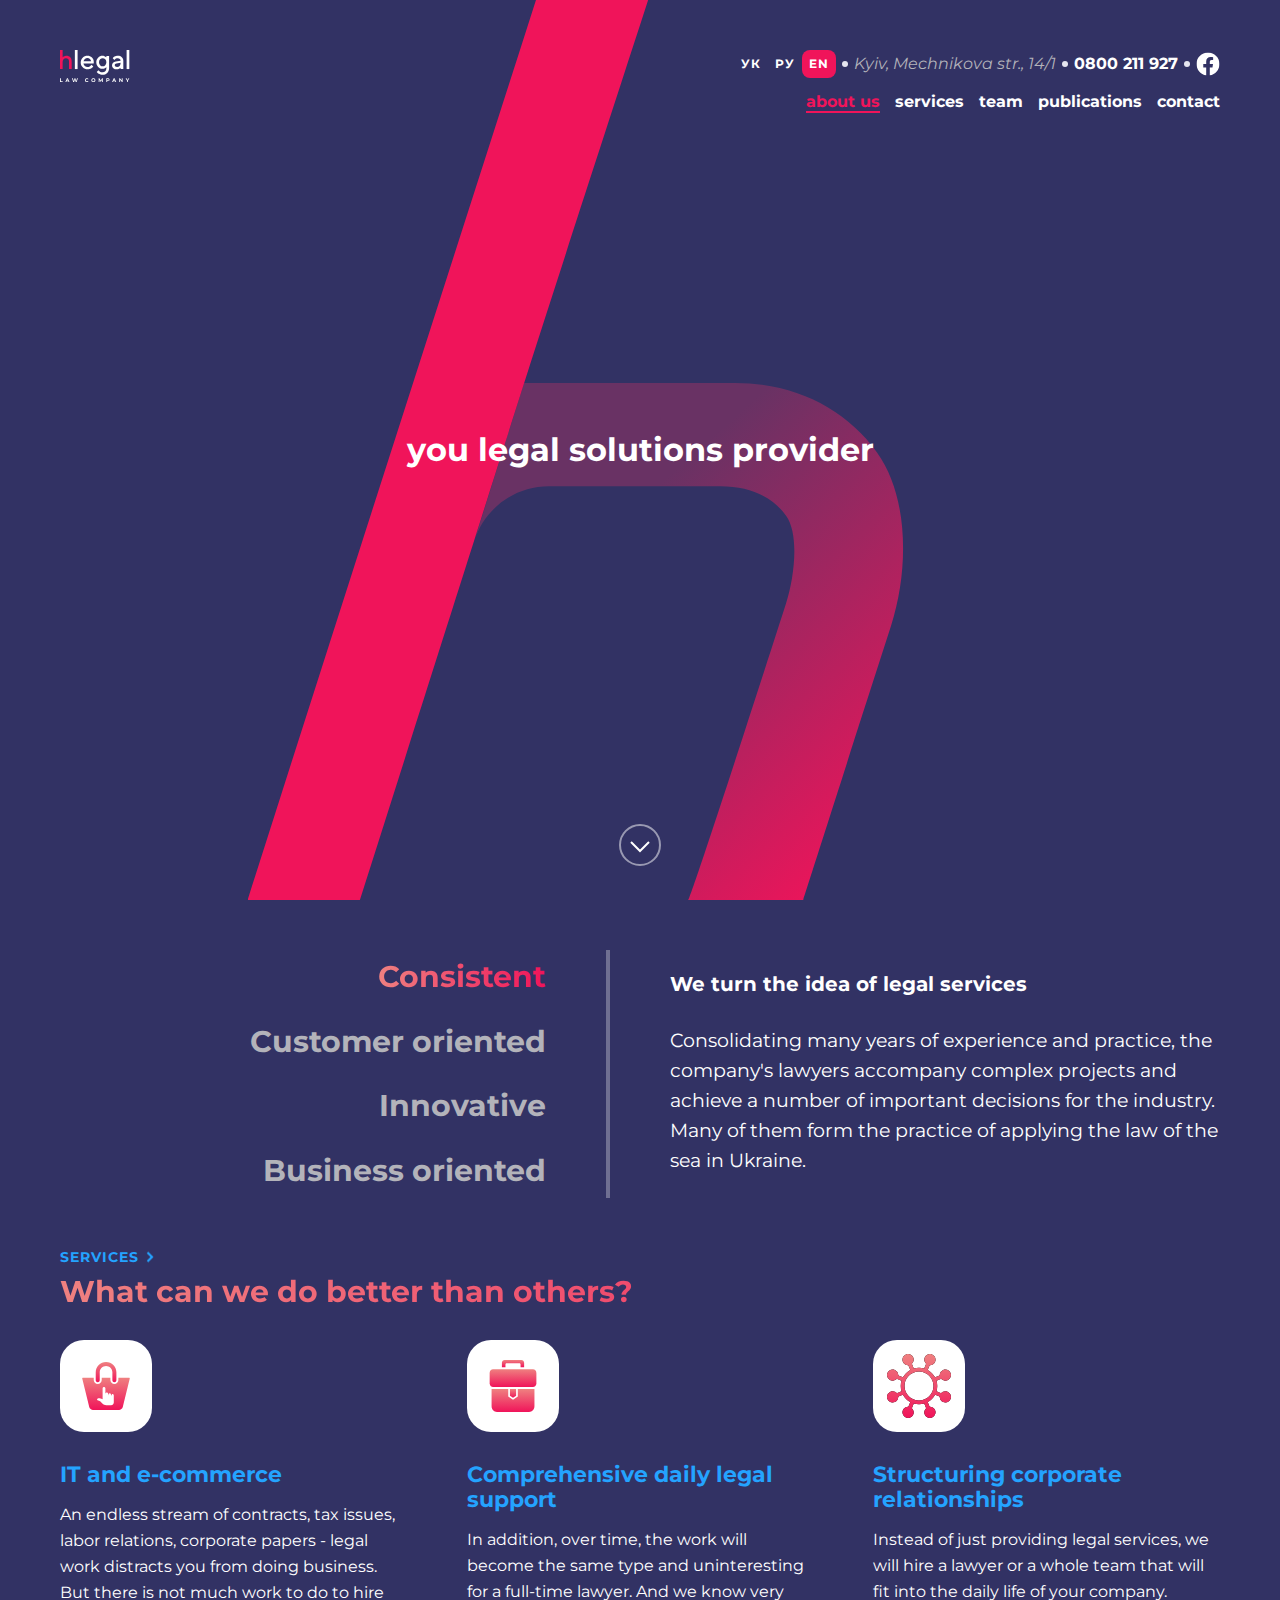
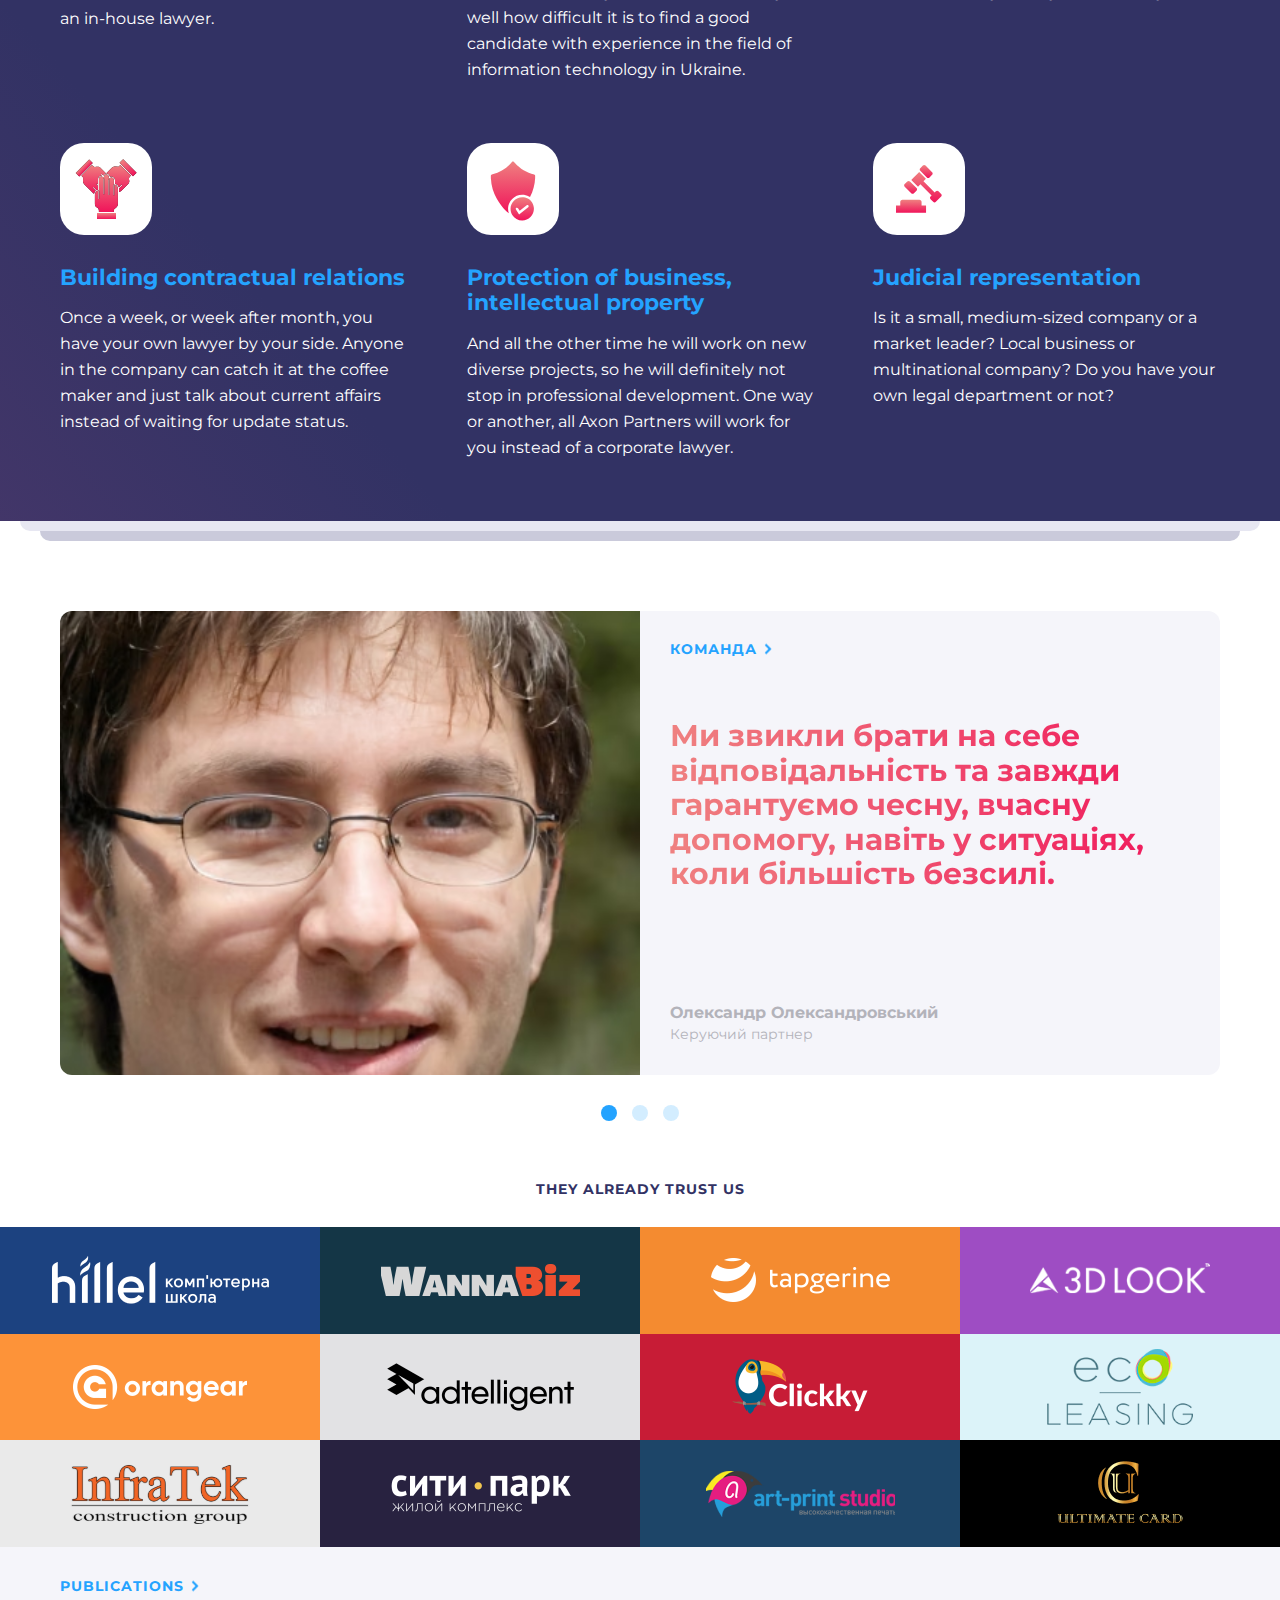
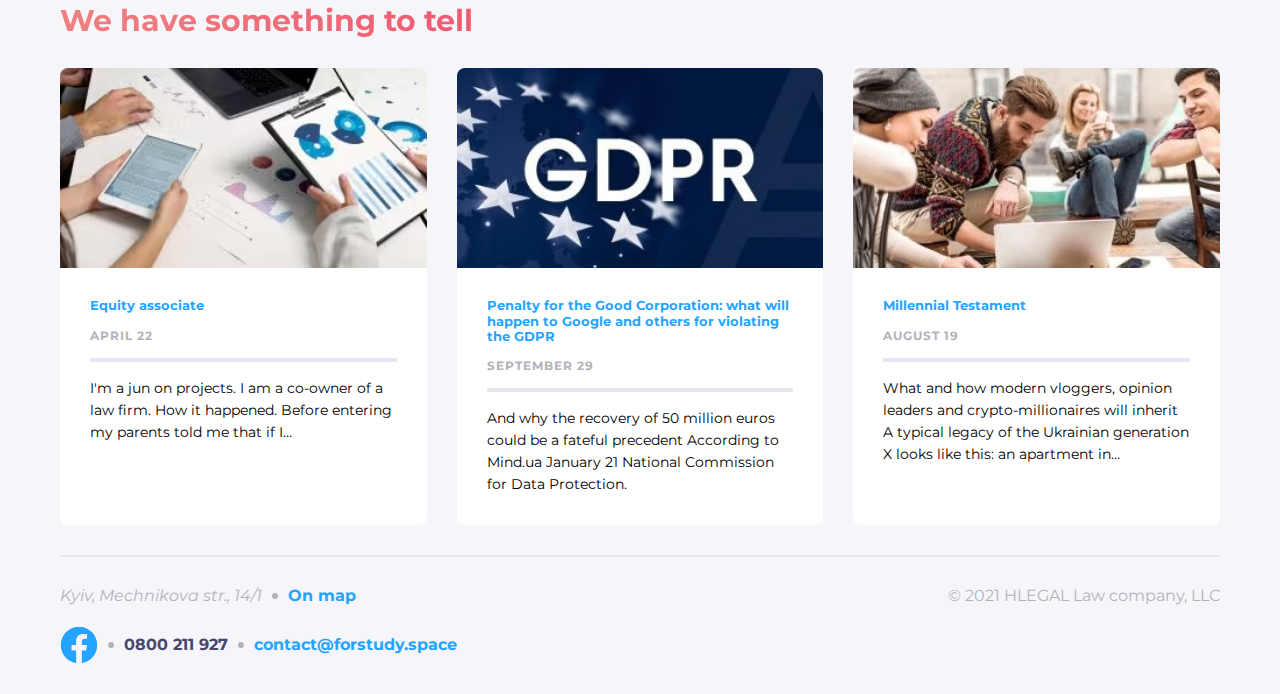
==== commit 73c58360: "add header and footer" ====
--- a/index.html
+++ b/index.html
@@ -4,7 +4,7 @@
 <head>
     <meta charset="UTF-8">
     <meta name="viewport" content="width=device-width, initial-scale=1.0">
-    <title>Document</title>
+    <title>Homepage</title>
     <link rel="preconnect" href="https://fonts.googleapis.com">
     <link rel="preconnect" href="https://fonts.gstatic.com" crossorigin>
     <link href="https://fonts.googleapis.com/css2?family=Montserrat:wght@400;700&display=swap" rel="stylesheet">
@@ -12,8 +12,123 @@
 </head>
 
 <body>
+
+    <header class="header">
+        <div class="header-wrapper">
+            <div class="header-block">
+                <div class="header__contacts-block">
+                    <div class="lang-menu">
+                        <a href="#" class="lang-menu__link">ук</a>
+                        <a href="#" class="lang-menu__link">ру</a>
+                        <a href="#" class="lang-menu__link lang-menu__link--active">en</a>
+                    </div>
+                    <div class="contacts header-contacts">
+                        <div class="contacts__separator header-contacts__separator"></div>
+                        <address class="contacts__address header-contacts__address">Kyiv, Mechnikova str., 14/1
+                        </address>
+                        <div class="contacts__separator header-contacts__separator"></div>
+                        <a href="tel:+30800211927" class="contacts__phone header-contacts__phone">0800 211 927</a>
+                        <div class="contacts__separator header-contacts__separator"></div>
+                        <a href="#" class="contacts__icon header-contacts__icon">
+                            <svg width="24" height="25" viewBox="0 0 24 25" fill="none"
+                                xmlns="http://www.w3.org/2000/svg">
+                                <g clip-path="url(#clip0_119585_74)">
+                                    <path
+                                        d="M24 12.5733C24 5.90541 18.6274 0.5 12 0.5C5.37258 0.5 0 5.90541 0 12.5733C0 18.5995 4.38823 23.5943 10.125 24.5V16.0633H7.07813V12.5733H10.125V9.91343C10.125 6.88755 11.9165 5.21615 14.6576 5.21615C15.9705 5.21615 17.3438 5.45195 17.3438 5.45195V8.42313H15.8306C14.3399 8.42313 13.875 9.35379 13.875 10.3086V12.5733H17.2031L16.6711 16.0633H13.875V24.5C19.6118 23.5943 24 18.5995 24 12.5733Z"
+                                        fill="white" />
+                                </g>
+                                <defs>
+                                    <clipPath id="clip0_119585_74">
+                                        <rect width="24" height="24" fill="white" transform="translate(0 0.5)" />
+                                    </clipPath>
+                                </defs>
+                            </svg>
+                        </a>
+                    </div>
+                </div>
+                <div class="header__menu-block">
+                    <div class="logo">
+                        <svg width="70" height="33" viewBox="0 0 70 33" fill="none" xmlns="http://www.w3.org/2000/svg">
+                            <path
+                                d="M2.64358 0H0V19.0926H2.64358V12.0094C2.64358 10.8111 2.94163 9.86583 3.53774 9.20012C4.13384 8.53441 4.95024 8.18824 5.96102 8.18824C6.82926 8.18824 7.55495 8.50778 8.13809 9.12024C8.72123 9.74601 9.01929 10.5315 9.01929 11.4769V19.1059H11.6758V11.4769C11.6758 9.71938 11.1964 8.3347 10.2374 7.29619C9.27846 6.25768 8.02146 5.73843 6.49233 5.73843C6.05173 5.73843 5.61114 5.79168 5.1835 5.91151C4.7429 6.03134 4.39301 6.16448 4.10792 6.31094C3.82283 6.45739 3.5507 6.61717 3.30448 6.80356C3.05826 6.98996 2.8898 7.12311 2.81205 7.20299C2.73429 7.28288 2.6695 7.33613 2.64358 7.37608V0Z"
+                                fill="#F0145A" />
+                            <path d="M17.5856 0H14.8604V19.0767H17.5856V0Z" fill="white" />
+                            <path
+                                d="M33.6598 13.4896L33.796 12.127C33.796 10.3011 33.1965 8.77493 31.9701 7.54857C30.7438 6.32221 29.2176 5.72266 27.3917 5.72266C25.5658 5.72266 23.9851 6.37672 22.677 7.68483C21.3689 8.99295 20.7148 10.5463 20.7148 12.3995C20.7148 14.3072 21.3962 15.9423 22.7315 17.305C24.0669 18.6676 25.6748 19.3489 27.528 19.3489C28.2365 19.3489 28.8906 19.2399 29.5446 19.0491C30.1987 18.8311 30.7438 18.6131 31.1253 18.3951C31.5341 18.1498 31.9429 17.8773 32.2971 17.5775C32.6514 17.2777 32.8967 17.0597 33.0057 16.9234C33.1147 16.7872 33.1965 16.7054 33.251 16.6236L31.4796 14.8522L31.0708 15.37C30.7983 15.6971 30.335 16.0241 29.6809 16.3784C28.9996 16.7327 28.291 16.8962 27.528 16.8962C26.4651 16.8962 25.5658 16.5691 24.8027 15.8878C24.0396 15.2065 23.5764 14.4162 23.4401 13.4896H33.6598ZM27.3917 8.03912C28.4 8.03912 29.2176 8.33889 29.8989 8.9112C30.553 9.51075 30.9618 10.2466 31.1253 11.1732H23.5491C23.7944 10.2466 24.2304 9.51075 24.9117 8.9112C25.5658 8.33889 26.4106 8.03912 27.3917 8.03912Z"
+                                fill="white" />
+                            <path
+                                d="M46.3695 18.286C46.3695 19.4852 46.0153 20.4662 45.2794 21.2293C44.5709 21.9651 43.6715 22.3467 42.5542 22.3467C42.0637 22.3467 41.5731 22.2649 41.1098 22.1286C40.6465 21.9924 40.2922 21.8289 39.9925 21.6381C39.6927 21.4473 39.4202 21.2566 39.1476 21.0113C38.9024 20.766 38.7389 20.6025 38.6571 20.5207C38.5753 20.439 38.5208 20.3572 38.4663 20.3027L36.6949 22.0741L36.9129 22.3467C37.0492 22.5374 37.2945 22.7827 37.6215 23.0552C37.9485 23.3005 38.3301 23.573 38.7661 23.8455C39.2021 24.0908 39.7472 24.3088 40.4285 24.4996C41.1098 24.6904 41.8184 24.7994 42.5542 24.7994C44.4074 24.7994 45.9335 24.1726 47.2144 22.919C48.468 21.6381 49.0948 20.112 49.0948 18.2588V5.99518H46.3695V7.3578L45.9062 6.94902C45.6065 6.67649 45.1432 6.40397 44.4891 6.13144C43.8351 5.85892 43.1265 5.72266 42.4179 5.72266C40.7555 5.72266 39.3384 6.34946 38.112 7.63033C36.8857 8.9112 36.2861 10.4373 36.2861 12.2632C36.2861 14.0892 36.8857 15.6153 38.112 16.8962C39.3384 18.177 40.7555 18.8038 42.4179 18.8038C42.8812 18.8038 43.3173 18.7493 43.7806 18.6403C44.2166 18.5041 44.5709 18.3678 44.8707 18.2315C45.1704 18.0953 45.443 17.9318 45.6882 17.741C45.9335 17.5502 46.1243 17.414 46.1788 17.3595L46.3695 17.1687V18.286ZM39.0114 12.2632C39.0114 11.1186 39.3657 10.1648 40.1015 9.37449C40.8373 8.58417 41.7094 8.17538 42.6905 8.17538C43.6715 8.17538 44.5436 8.58417 45.2794 9.37449C45.988 10.1648 46.3695 11.1186 46.3695 12.2632C46.3695 13.4079 45.988 14.3617 45.2794 15.152C44.5436 15.9423 43.6715 16.3511 42.6905 16.3511C41.7094 16.3511 40.8373 15.9423 40.1015 15.152C39.3657 14.3617 39.0114 13.4079 39.0114 12.2632Z"
+                                fill="white" />
+                            <path
+                                d="M63.3195 19.0764V10.6281C63.3195 9.23823 62.8017 8.06637 61.7934 7.13979C60.7851 6.18595 59.4769 5.72266 57.869 5.72266C57.2422 5.72266 56.6154 5.80441 56.0159 5.96793C55.4163 6.1587 54.9258 6.34946 54.5715 6.56748C54.2172 6.7855 53.8629 7.03078 53.5359 7.33055C53.2089 7.60308 53.0181 7.79384 52.9091 7.90285C52.8273 8.01186 52.7456 8.09362 52.6911 8.17538L54.4625 9.94679L54.8168 9.4835C55.0348 9.18372 55.4163 8.9112 55.9886 8.61142C56.5609 8.31164 57.1877 8.17538 57.869 8.17538C58.6594 8.17538 59.3134 8.42065 59.8312 8.88394C60.349 9.34724 60.5943 9.94679 60.5943 10.6281L55.8251 11.4457C54.6533 11.6364 53.6994 12.0997 53.0454 12.8356C52.364 13.5714 52.0098 14.4707 52.0098 15.5335C52.0098 16.5419 52.4458 17.414 53.3179 18.177C54.2172 18.9674 55.3073 19.3489 56.6427 19.3489C57.106 19.3489 57.542 19.2944 57.9781 19.1581C58.4413 19.0491 58.7956 18.9129 59.0954 18.7766C59.3952 18.6403 59.6677 18.4768 59.913 18.286C60.1582 18.0953 60.3218 17.959 60.4308 17.9045C60.5125 17.8228 60.567 17.741 60.5943 17.7137V19.0764H63.3195ZM57.0515 16.8962C56.3429 16.8962 55.7706 16.7327 55.3618 16.4056C54.9258 16.0786 54.735 15.6971 54.735 15.261C54.735 14.7977 54.8713 14.3889 55.1711 14.0892C55.4708 13.7894 55.8796 13.5714 56.3702 13.4896L60.5943 12.8083V13.0808C60.5943 14.3072 60.2945 15.2338 59.6677 15.9151C59.0409 16.5691 58.1688 16.8962 57.0515 16.8962Z"
+                                fill="white" />
+                            <path d="M69.3337 0H66.6084V19.0767H69.3337V0Z" fill="white" />
+                            <path d="M0 28.3308H0.852878V31.3211H2.70078V32.016H0V28.3308Z" fill="white" />
+                            <path
+                                d="M8.26752 31.2263H6.5565L6.23009 32.016H5.35615L6.99873 28.3308H7.84108L9.48893 32.016H8.59393L8.26752 31.2263ZM7.99902 30.5788L7.41464 29.1678L6.83026 30.5788H7.99902Z"
+                                fill="white" />
+                            <path
+                                d="M17.8731 28.3308L16.6675 32.016H15.7515L14.9407 29.5206L14.1036 32.016H13.1928L11.982 28.3308H12.8664L13.6982 30.921L14.5669 28.3308H15.3566L16.199 30.942L17.0571 28.3308H17.8731Z"
+                                fill="white" />
+                            <path
+                                d="M26.9457 32.0792C26.5702 32.0792 26.2297 31.9985 25.9244 31.837C25.6225 31.6721 25.3838 31.4457 25.2084 31.1579C25.0364 30.8666 24.9504 30.5384 24.9504 30.1734C24.9504 29.8084 25.0364 29.482 25.2084 29.1942C25.3838 28.9028 25.6225 28.6765 25.9244 28.515C26.2297 28.3501 26.5719 28.2676 26.951 28.2676C27.2704 28.2676 27.5582 28.3237 27.8144 28.436C28.0741 28.5484 28.2917 28.7098 28.4672 28.9204L27.9197 29.4258C27.6705 29.138 27.3616 28.9941 26.9931 28.9941C26.7649 28.9941 26.5614 29.045 26.3824 29.1468C26.2034 29.2451 26.063 29.3837 25.9612 29.5627C25.8629 29.7417 25.8138 29.9453 25.8138 30.1734C25.8138 30.4015 25.8629 30.6051 25.9612 30.7841C26.063 30.9631 26.2034 31.1035 26.3824 31.2053C26.5614 31.3035 26.7649 31.3527 26.9931 31.3527C27.3616 31.3527 27.6705 31.207 27.9197 30.9157L28.4672 31.4211C28.2917 31.6352 28.0741 31.7984 27.8144 31.9107C27.5547 32.0231 27.2651 32.0792 26.9457 32.0792Z"
+                                fill="white" />
+                            <path
+                                d="M33.3831 32.0792C33.0005 32.0792 32.6548 31.9967 32.3459 31.8318C32.0406 31.6668 31.8002 31.4404 31.6247 31.1526C31.4527 30.8613 31.3667 30.5349 31.3667 30.1734C31.3667 29.8119 31.4527 29.4872 31.6247 29.1994C31.8002 28.9081 32.0406 28.68 32.3459 28.515C32.6548 28.3501 33.0005 28.2676 33.3831 28.2676C33.7657 28.2676 34.1096 28.3501 34.415 28.515C34.7203 28.68 34.9607 28.9081 35.1362 29.1994C35.3117 29.4872 35.3995 29.8119 35.3995 30.1734C35.3995 30.5349 35.3117 30.8613 35.1362 31.1526C34.9607 31.4404 34.7203 31.6668 34.415 31.8318C34.1096 31.9967 33.7657 32.0792 33.3831 32.0792ZM33.3831 31.3527C33.6007 31.3527 33.7972 31.3035 33.9727 31.2053C34.1482 31.1035 34.2851 30.9631 34.3834 30.7841C34.4852 30.6051 34.5361 30.4015 34.5361 30.1734C34.5361 29.9453 34.4852 29.7417 34.3834 29.5627C34.2851 29.3837 34.1482 29.2451 33.9727 29.1468C33.7972 29.045 33.6007 28.9941 33.3831 28.9941C33.1655 28.9941 32.9689 29.045 32.7934 29.1468C32.618 29.2451 32.4793 29.3837 32.3775 29.5627C32.2793 29.7417 32.2301 29.9453 32.2301 30.1734C32.2301 30.4015 32.2793 30.6051 32.3775 30.7841C32.4793 30.9631 32.618 31.1035 32.7934 31.2053C32.9689 31.3035 33.1655 31.3527 33.3831 31.3527Z"
+                                fill="white" />
+                            <path
+                                d="M42.0264 32.016L42.0211 29.8049L40.9366 31.6264H40.5523L39.473 29.8522V32.016H38.6728V28.3308H39.3782L40.7576 30.6209L42.1159 28.3308H42.8161L42.8266 32.016H42.0264Z"
+                                fill="white" />
+                            <path
+                                d="M47.9285 28.3308C48.2549 28.3308 48.5374 28.3852 48.7761 28.494C49.0183 28.6028 49.2043 28.7572 49.3342 28.9573C49.464 29.1573 49.529 29.3942 49.529 29.668C49.529 29.9382 49.464 30.1751 49.3342 30.3787C49.2043 30.5788 49.0183 30.7332 48.7761 30.842C48.5374 30.9473 48.2549 30.9999 47.9285 30.9999H47.1862V32.016H46.3333V28.3308H47.9285ZM47.8811 30.305C48.1373 30.305 48.3321 30.2506 48.4655 30.1418C48.5989 30.0295 48.6656 29.8716 48.6656 29.668C48.6656 29.4609 48.5989 29.303 48.4655 29.1942C48.3321 29.0818 48.1373 29.0257 47.8811 29.0257H47.1862V30.305H47.8811Z"
+                                fill="white" />
+                            <path
+                                d="M55.0121 31.2263H53.3011L52.9747 32.016H52.1008L53.7433 28.3308H54.5857L56.2335 32.016H55.3385L55.0121 31.2263ZM54.7436 30.5788L54.1592 29.1678L53.5749 30.5788H54.7436Z"
+                                fill="white" />
+                            <path
+                                d="M62.6281 28.3308V32.016H61.9279L60.0906 29.7785V32.016H59.2482V28.3308H59.9537L61.7858 30.5682V28.3308H62.6281Z"
+                                fill="white" />
+                            <path
+                                d="M67.9013 30.7104V32.016H67.0485V30.6999L65.6217 28.3308H66.5273L67.5117 29.9681L68.4963 28.3308H69.3333L67.9013 30.7104Z"
+                                fill="white" />
+                        </svg>
+                    </div>
+                    <button class="menu__btn"></button>
+                    <div class="nav-menu">
+                        <a href="#" class="nav-menu__link nav-menu__link--active">about us</a>
+                        <a href="#" class="nav-menu__link">services</a>
+                        <a href="#" class="nav-menu__link">team</a>
+                        <a href="#" class="nav-menu__link">publications</a>
+                        <a href="#" class="nav-menu__link">contact</a>
+                    </div>
+                </div>
+            </div>
+        </div>
+        <div class="wrapper">
+            <section class="header-content">
+                <h1 class="header-title">
+                    you legal solutions provider
+                </h1>
+                <a href="#" class="header-scroll">
+                    <svg width="42" height="42" viewBox="0 0 42 42" fill="none" xmlns="http://www.w3.org/2000/svg">
+                        <g clip-path="url(#clip0_22728_12366)">
+                            <circle opacity="0.5" cx="21" cy="21" r="20" stroke="white" stroke-width="2" />
+                            <path d="M12 18L21 27L30 18" stroke="white" stroke-width="2" />
+                        </g>
+                        <defs>
+                            <clipPath id="clip0_22728_12366">
+                                <rect width="42" height="42" fill="white" />
+                            </clipPath>
+                        </defs>
+                    </svg>
+                </a>
+            </section>
+        </div>
+
+    </header>
+
     <main class="main">
-        <section class="about">
+        <section id="about" class="about">
             <div class="wrapper-about">
                 <div class="about-us">
                     <div class="about-us__left">
@@ -39,7 +154,7 @@
                 </div>
             </div>
         </section>
-        <section class="services">
+        <section id="services" class="services">
             <div class="wrapper">
                 <a href="#" class="text__subtitle">Services</a>
                 <h2 class="text__title">What can we do better than others?</h2>
@@ -100,38 +215,32 @@
                 </div>
             </div>
         </section>
-        <section class="team-content">
+        <section id="team" class="team-content">
             <div class="wrapper">
                 <div class="team">
                     <div class="team-img">
                         <picture>
-                            <source media="(min-width:768px) and (max-width:1024px)" type="image/avif"
-                                srcset="./images/team/team-768.avif,
+                            <source media="(min-width:768px) and (max-width:1024px)" type="image/avif" srcset="./images/team/team-768.avif,
                                 ./images/team/team-768@2x.avif 2x,
                                 ./images/team/team-768@3x.avif 3x">
 
-                            <source media="(min-width:768px) and (max-width:1024px)" type="image/webp"
-                                srcset="./images/team/team-768.webp,
+                            <source media="(min-width:768px) and (max-width:1024px)" type="image/webp" srcset="./images/team/team-768.webp,
                                 ./images/team/team-768@2x.webp 2x,
                                 ./images/team/team-768@3x.webp 3x">
 
-                            <source media="(min-width:768px) and (max-width:1024px)"
-                                srcset="./images/team/team-768.jpg,
+                            <source media="(min-width:768px) and (max-width:1024px)" srcset="./images/team/team-768.jpg,
                                 ./images/team/team-768@2x.jpg 2x,
                                 ./images/team/team-768@3x.jpg 3x">
 
-                            <source media="(min-width:1024px) and (max-width:1440px)" type="image/avif"
-                                srcset="./images/team/team-1024.avif,
+                            <source media="(min-width:1024px) and (max-width:1440px)" type="image/avif" srcset="./images/team/team-1024.avif,
                                 ./images/team/team-1024@2x.avif 2x,
                                 ./images/team/team-1024@3x.avif 3x">
 
-                            <source media="(min-width:1024px) and (max-width:1440px)" type="image/webp"
-                                srcset="./images/team/team-1024.webp,
+                            <source media="(min-width:1024px) and (max-width:1440px)" type="image/webp" srcset="./images/team/team-1024.webp,
                                 ./images/team/team-1024@2x.webp 2x,
                                 ./images/team/team-1024@3x.webp 3x">
 
-                            <source media="(min-width:1024px) and (max-width:1440px)"
-                                srcset="./images/team/team-1024.jpg,
+                            <source media="(min-width:1024px) and (max-width:1440px)" srcset="./images/team/team-1024.jpg,
                                 ./images/team/team-1024@2x.jpg 2x,
                                 ./images/team/team-1024@3x.jpg 3x">
 
@@ -154,8 +263,7 @@
                             ./images/team/team-375@2x.webp 2x,
                             ./images/team/team-375@3x.webp 3x">
 
-                            <img src="./images/team/team-375.jpg" alt="team-slider"
-                            srcset="./images/team/team-375@2x.jpg 2x,
+                            <img src="./images/team/team-375.jpg" alt="team-slider" srcset="./images/team/team-375@2x.jpg 2x,
                             ./images/team/team-375@2x.jpg 3x">
                         </picture>
                     </div>
@@ -220,7 +328,7 @@
                 </div>
             </div>
         </section>
-        <section class="publications">
+        <section id="publications" class="publications">
             <div class="wrapper">
                 <a href="#" class="text__subtitle">Publications</a>
                 <h2 class="text__title">We have something to tell</h2>
@@ -237,7 +345,7 @@
                             ./images/publications/publication-1@3x.webp 3x">
 
                             <img src="./images/publications/publication-1.jpg" alt="publication" class="publication-img"
-                            srcset="./images/publications/publication-1@2x.jpg 2x,
+                                srcset="./images/publications/publication-1@2x.jpg 2x,
                         ./images/publications/publication-1@3x.jpg 3x">
                         </picture>
 
@@ -260,7 +368,7 @@
                             ./images/publications/publication-2@3x.webp 3x">
 
                             <img src="./images/publications/publication-2.jpg" alt="publication" class="publication-img"
-                            srcset="./images/publications/publication-2@2x.jpg 2x,
+                                srcset="./images/publications/publication-2@2x.jpg 2x,
                         ./images/publications/publication-2@3x.jpg 3x">
                         </picture>
                         <div class="publication-content">
@@ -283,7 +391,7 @@
                             ./images/publications/publication-3@3x.webp 3x">
 
                             <img src="./images/publications/publication-3.jpg" alt="publication" class="publication-img"
-                            srcset="./images/publications/publication-3@2x.jpg 2x,
+                                srcset="./images/publications/publication-3@2x.jpg 2x,
                         ./images/publications/publication-3@3x.jpg 3x">
                         </picture>
                         <div class="publication-content">
@@ -299,7 +407,64 @@
             </div>
         </section>
     </main>
-
+    <footer class="footer">
+        <div class="wrapper">
+            <div class="footer-content">
+                <div class="footer-contacts">
+                    <address class="contacts__address footer-contacts__address">Kyiv, Mechnikova str., 14/1
+                    </address>
+                    <div class="contacts__separator footer-contacts__separator"></div>
+                    <a href="#" class="contacts__map-link">On map</a>
+                </div>
+                <div class="footer-contacts">
+                    <a href="#" class="contacts__icon footer-contacts__icon">
+                        <svg width="24" height="25" viewBox="0 0 24 25" fill="none" xmlns="http://www.w3.org/2000/svg">
+                            <g clip-path="url(#clip0_119585_74)">
+                                <path
+                                    d="M24 12.5733C24 5.90541 18.6274 0.5 12 0.5C5.37258 0.5 0 5.90541 0 12.5733C0 18.5995 4.38823 23.5943 10.125 24.5V16.0633H7.07813V12.5733H10.125V9.91343C10.125 6.88755 11.9165 5.21615 14.6576 5.21615C15.9705 5.21615 17.3438 5.45195 17.3438 5.45195V8.42313H15.8306C14.3399 8.42313 13.875 9.35379 13.875 10.3086V12.5733H17.2031L16.6711 16.0633H13.875V24.5C19.6118 23.5943 24 18.5995 24 12.5733Z"
+                                    fill="white" />
+                            </g>
+                            <defs>
+                                <clipPath id="clip0_119585_74">
+                                    <rect width="24" height="24" fill="white" transform="translate(0 0.5)" />
+                                </clipPath>
+                            </defs>
+                        </svg>
+                    </a>
+                    <div class="contacts__separator footer-contacts__separator"></div>
+                    <a href="tel:+30800211927" class="contacts__phone footer-contacts__phone">0800 211 927</a>
+                    <div class="contacts__separator footer-contacts__separator"></div>
+                    <a href="mailto:contact@forstudy.space" class="contacts__mail footer-contacts__mail">contact@forstudy.space</a>
+                </div>
+                <p class="footer-content__copyright">
+                    &#169; 2021 HLEGAL Law company, LLC
+                </p>
+            </div>
+        </div>
+    </footer>
+    <div class="popup-menu popup-menu--close">
+        <ul class="popup-menu__list ">
+            <li class="popup-menu__item">
+                <a href="#" class="popup-menu__link popup-menu__link--close"></a>
+            </li>
+            <li class="popup-menu__item">
+                <a href="#" class="popup-menu__link">about us</a>
+            </li>
+            <li class="popup-menu__item">
+                <a href="#" class="popup-menu__link">services</a>
+            </li>
+            <li class="popup-menu__item">
+                <a href="#" class="popup-menu__link">team</a>
+            </li>
+            <li class="popup-menu__item">
+                <a href="#" class="popup-menu__link popup-menu__link--active">publications</a>
+            </li>
+            <li class="popup-menu__item popup-menu__item--active ">
+                <a href="#" class="popup-menu__link">contact</a>
+            </li>
+        </ul>
+    </div>
+    </div>
 </body>
 
 </html>--- a/css/style.css
+++ b/css/style.css
@@ -328,6 +328,15 @@
   text-decoration: none;
   cursor: pointer;
   color: inherit;
+}
+
+ul {
+  margin: 0;
+  padding: 0;
+}
+
+li {
+  list-style: none;
 }
 
 .wrapper {
@@ -687,7 +696,6 @@
 }
 .publications {
   padding-top: 30px;
-  padding-bottom: 30px;
   background-color: #F5F5FA;
 }
 .publications .text__title {
@@ -799,7 +807,7 @@
   gap: 30px;
   padding-right: 30px;
   padding-left: 30px;
-  padding-top: 30px;
+  padding-top: 34px;
 }
 .about-us__right-title {
   font-size: 20px;
@@ -844,7 +852,7 @@
   .about-us__right {
     padding-right: 60px;
     padding-left: 60px;
-    padding-top: 60px;
+    padding-top: 64px;
   }
   .about-us__right::before {
     position: absolute;
@@ -909,5 +917,345 @@
     grid-column: 2/-1;
   }
 }
+.contacts__address {
+  font-weight: 400;
+  color: #B3B3BA;
+}
+.contacts__phone {
+  color: #fff;
+}
+.contacts__icon {
+  width: 24px;
+  height: 24px;
+}
+.contacts__icon:hover path {
+  fill: #F0145A;
+}
+.contacts__icon svg {
+  width: 100%;
+  height: 100%;
+}
+.contacts__map-link {
+  color: #24A3FF;
+}
+.contacts__mail {
+  color: #24A3FF;
+}
+.contacts__mail:hover {
+  color: #F0145A;
+}
+.contacts__separator {
+  background-color: #E6E6F0;
+  border-radius: 50%;
+  width: 6px;
+  height: 6px;
+}
+
+.popup-menu {
+  position: fixed;
+  top: 0;
+  right: 0;
+  bottom: 0;
+  left: 0;
+  background-color: rgba(40, 40, 86, 0.5);
+}
+.popup-menu__list {
+  position: fixed;
+  display: flex;
+  flex-direction: column;
+  padding: 12px;
+  gap: 15px;
+  width: 359px;
+  background-color: #fff;
+  top: 50%;
+  left: 50%;
+  transform: translate(-50%, -50%);
+  border-radius: 12px;
+  z-index: 999999;
+}
+.popup-menu__item {
+  background-color: #F5F5FA;
+  text-align: center;
+}
+.popup-menu__item:first-child {
+  text-align: right;
+  background-color: inherit;
+}
+.popup-menu__item--active {
+  background-color: #E6E6F0;
+}
+.popup-menu__link {
+  color: #24A3FF;
+  font-size: 24px;
+}
+.popup-menu__link--close {
+  display: inline-block;
+  text-align: right;
+  background-image: url(../images/header/close-btn.svg);
+  width: 32px;
+  height: 32px;
+}
+.popup-menu__link--active {
+  color: #F0145A;
+}
+
+.popup-menu--close {
+  display: none;
+}
+
+.nav-menu {
+  display: none;
+}
+
+.header {
+  position: relative;
+  background-repeat: no-repeat;
+  background-position: center;
+  background-size: cover;
+  background-image: url("../images/header/header-bg.svg");
+  height: 100vh;
+}
+.header__contacts-block {
+  display: flex;
+  justify-content: space-between;
+  background-color: rgba(245, 245, 250, 0.2);
+  padding-top: 10px;
+  padding-bottom: 10px;
+  padding-left: 15px;
+}
+.header-contacts__phone {
+  padding-right: 15px;
+}
+.header-contacts__address {
+  display: none;
+}
+.header-contacts__icon {
+  display: none;
+}
+.header-contacts__separator {
+  display: none;
+}
+.header__menu-block {
+  display: flex;
+  justify-content: space-between;
+  padding-top: 15px;
+  padding-bottom: 10px;
+  padding-left: 15px;
+  padding-right: 15px;
+}
+.header-title {
+  position: absolute;
+  top: 50%;
+  left: 50%;
+  transform: translate(-50%, -50%);
+  text-align: center;
+}
+.header-scroll {
+  position: absolute;
+  bottom: 30px;
+  left: 50%;
+  transform: translateX(-50%);
+  text-align: center;
+}
+
+.lang-menu {
+  display: flex;
+  padding-right: 6px;
+}
+.lang-menu__link {
+  font-size: 12px;
+  letter-spacing: 1px;
+  color: #fff;
+  padding: 7px;
+  text-transform: uppercase;
+}
+.lang-menu__link--active {
+  border-radius: 8px;
+  background-color: #F0145A;
+}
+.lang-menu__link:hover {
+  border-radius: 8px;
+  background-color: rgba(255, 255, 255, 0.2);
+}
+
+.menu__btn {
+  border: none;
+  outline: none;
+  background-color: transparent;
+  padding: 0;
+  cursor: pointer;
+  background-repeat: no-repeat;
+  background-position: center;
+  background-size: cover;
+  background-image: url("../images/header/header-btn.svg");
+  width: 42px;
+  height: 42px;
+}
+.menu__btn:hover {
+  background-image: url(../images/header/header-btn-2.svg);
+}
+
+@media (min-width: 768px) {
+  .header-wrapper {
+    padding-top: 50px;
+    padding-right: 60px;
+    padding-left: 60px;
+  }
+  .header-block {
+    display: flex;
+    flex-direction: column;
+    gap: 30px;
+  }
+  .header__menu-block {
+    padding: 0;
+  }
+  .header__contacts-block {
+    background-color: inherit;
+    padding: 0;
+    justify-content: flex-start;
+  }
+  .header-contacts {
+    display: flex;
+    align-items: center;
+    gap: 6px;
+  }
+  .header-contacts__address {
+    display: block;
+  }
+  .header-contacts__separator {
+    display: block;
+  }
+  .header-contacts__icon {
+    display: block;
+  }
+  .header-contacts__phone {
+    padding-right: 0;
+  }
+  .header__menu-block {
+    flex-direction: column;
+    gap: 30px;
+  }
+  .header__title {
+    margin-top: 269px;
+    margin-bottom: 417px;
+  }
+  .menu__btn {
+    display: none;
+  }
+  .nav-menu {
+    display: flex;
+    gap: 15px;
+  }
+  .nav-menu__link:hover {
+    border-bottom: 2px solid #fff;
+  }
+  .nav-menu__link--active {
+    color: rgb(240, 20, 90);
+    border-bottom: 2px solid rgb(240, 20, 90);
+  }
+}
+@media (min-width: 1024px) {
+  .header {
+    background-size: contain;
+  }
+  .header-block {
+    position: relative;
+    gap: 15px;
+  }
+  .header__contacts-block {
+    justify-content: flex-end;
+  }
+  .header__title {
+    margin-top: 245px;
+    margin-bottom: 289px;
+  }
+  .nav-menu {
+    justify-content: flex-end;
+  }
+  .logo {
+    position: absolute;
+    top: 0;
+    left: 0;
+  }
+}
+@media (min-width: 1440px) {
+  .header__title {
+    margin-top: 261px;
+    margin-bottom: 305px;
+  }
+}
+@media (min-width: 1920px) {
+  .header-wrapper {
+    max-width: 1720px;
+    margin-right: auto;
+    margin-left: auto;
+    padding-right: 0;
+    padding-left: 0;
+  }
+}
+.header__title {
+  margin-top: 361px;
+  margin-bottom: 405px;
+}
+
+.footer {
+  background-color: #F5F5FA;
+  padding-top: 30px;
+  padding-bottom: 30px;
+}
+.footer-content {
+  display: flex;
+  flex-direction: column;
+  gap: 21px;
+}
+.footer-content:first-child {
+  padding-top: 30px;
+  border-top: 2px solid #E6E6F0;
+}
+.footer-content__copyright {
+  color: #B3B3BA;
+  font-weight: 400;
+  text-align: center;
+}
+.footer-contacts {
+  display: flex;
+  flex-direction: column;
+  gap: 10px;
+  align-items: center;
+}
+.footer-contacts__separator {
+  display: none;
+}
+.footer-contacts__icon {
+  height: 38px;
+  width: 38px;
+}
+.footer-contacts__icon path {
+  fill: #24A3FF;
+}
+.footer-contacts__phone {
+  color: #46466E;
+}
+
+@media (min-width: 768px) {
+  .footer-contacts {
+    flex-direction: row;
+  }
+  .footer-contacts__separator {
+    display: block;
+    background-color: #B3B3BA;
+  }
+  .footer-content {
+    position: relative;
+  }
+  .footer-content__copyright {
+    position: absolute;
+    top: 30px;
+    right: 0;
+  }
+}
+.header-publications {
+  background-image: none;
+}
 
 /*# sourceMappingURL=style.css.map */
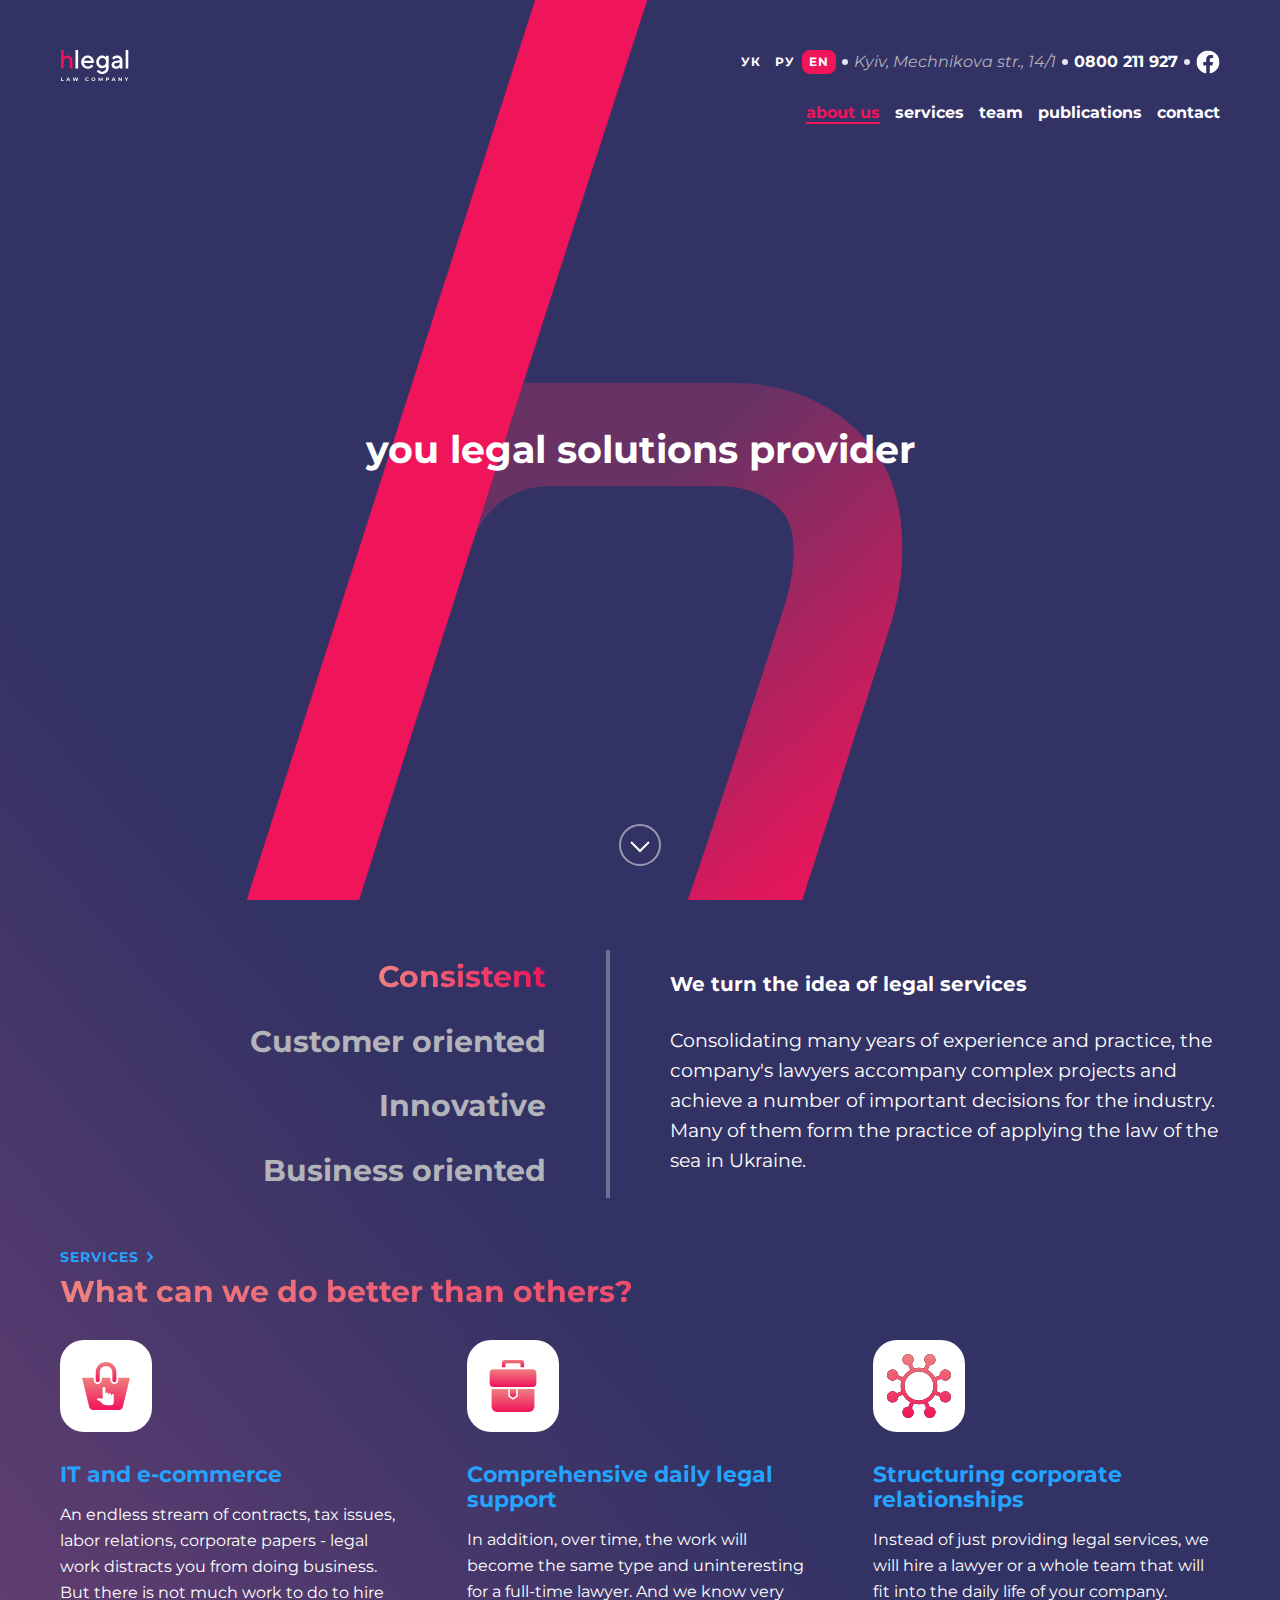
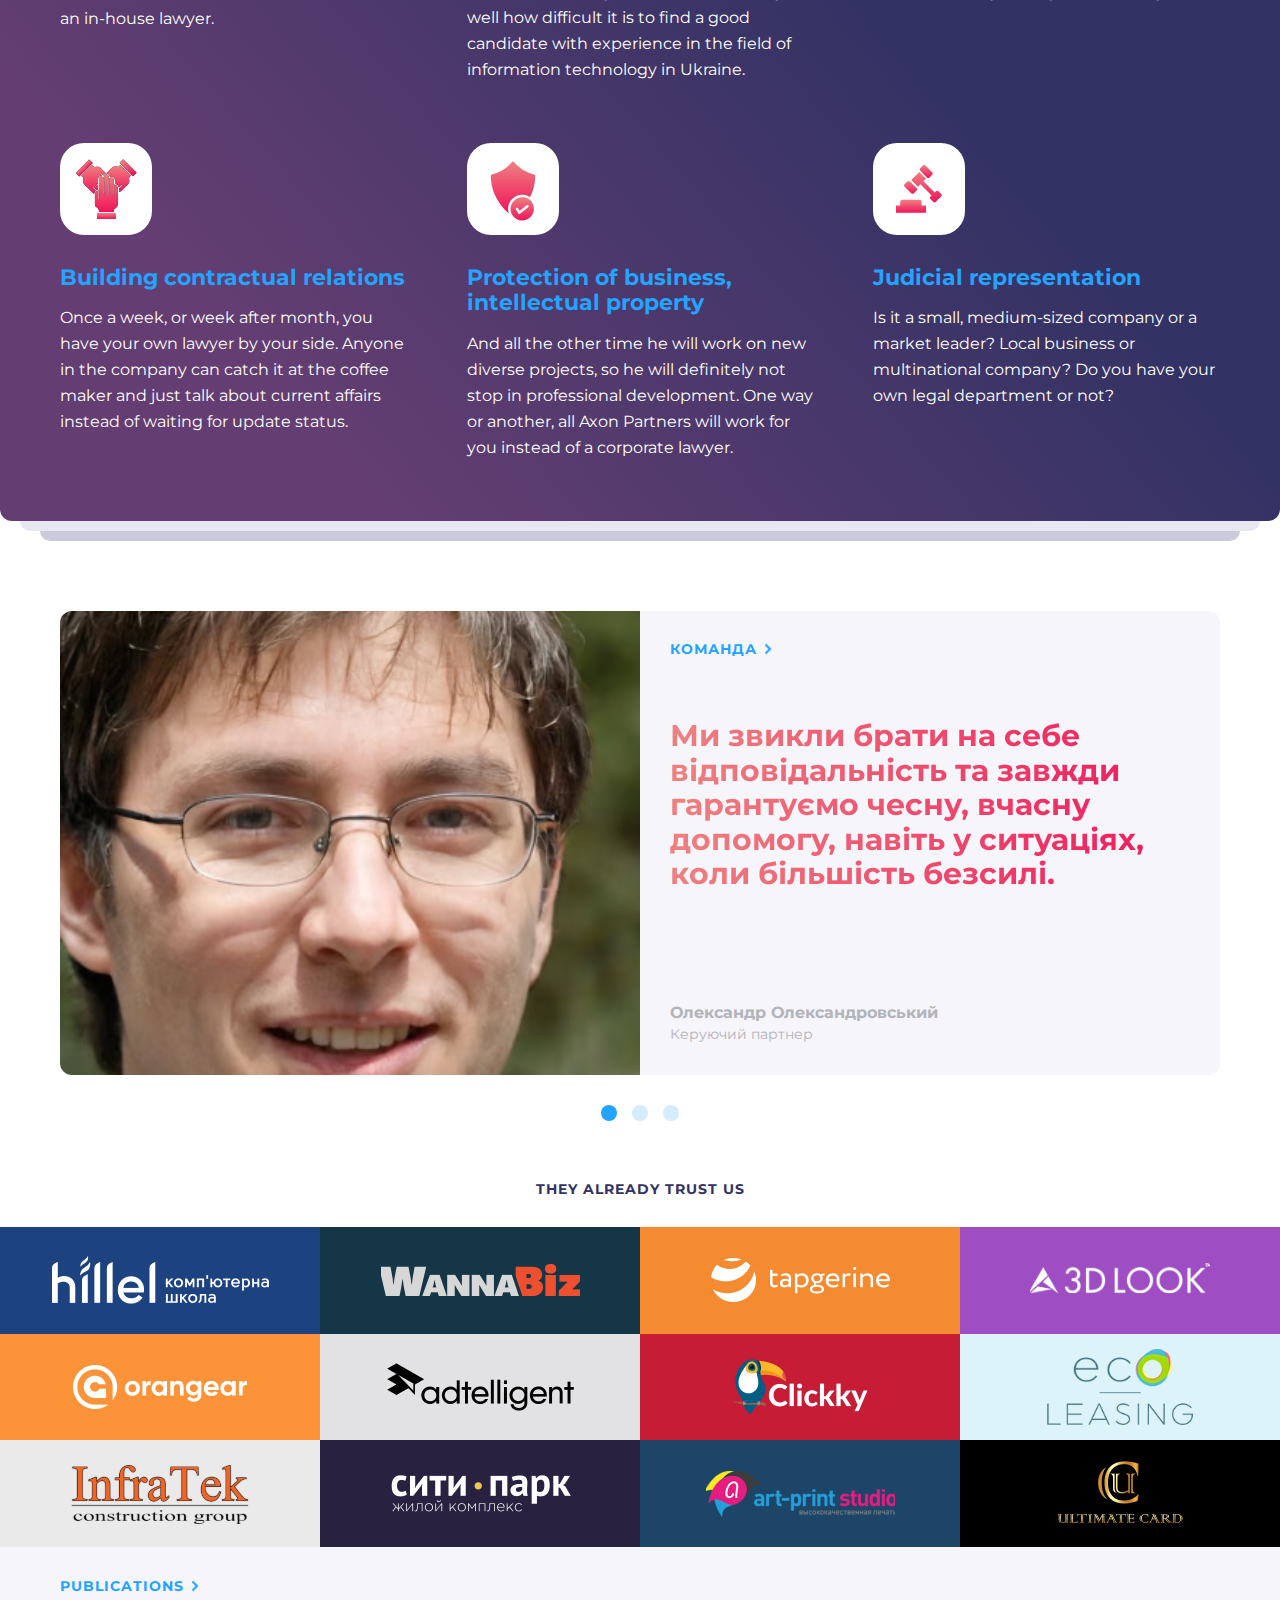
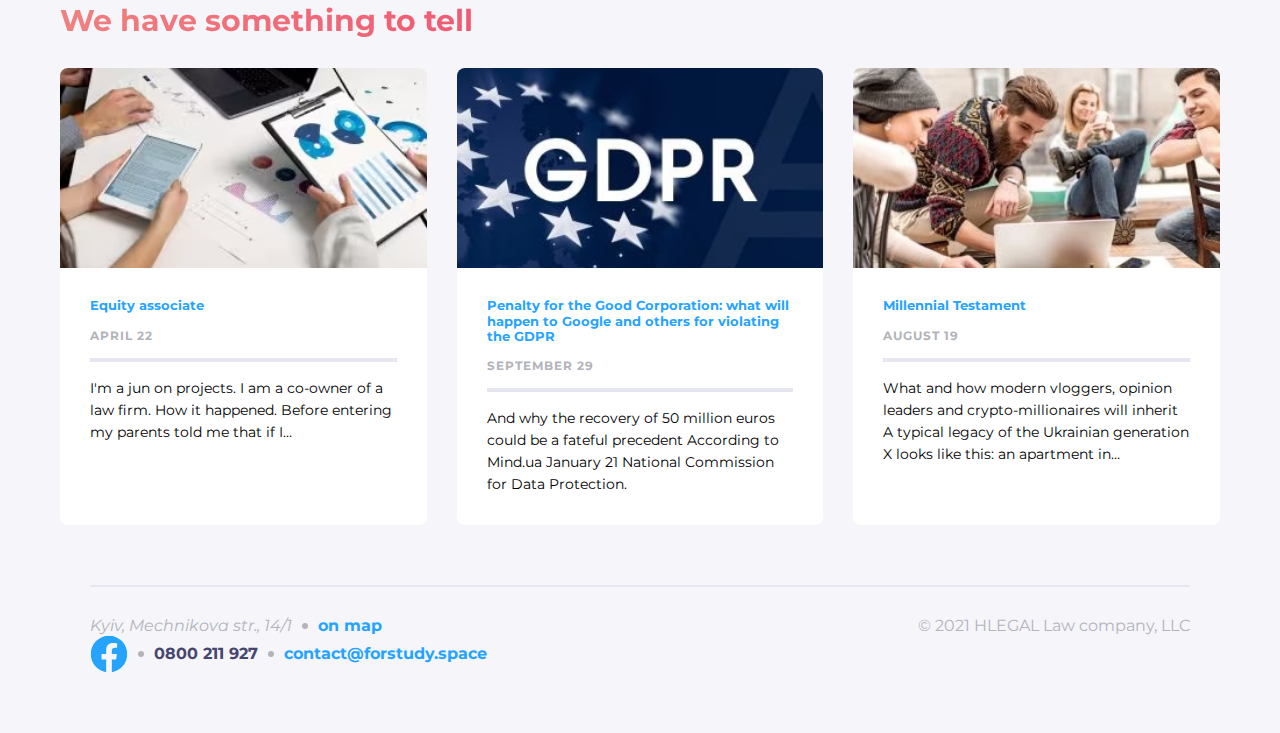
==== commit a8bceeca: "add header" ====
--- a/index.html
+++ b/index.html
@@ -4,7 +4,7 @@
 <head>
     <meta charset="UTF-8">
     <meta name="viewport" content="width=device-width, initial-scale=1.0">
-    <title>Homepage</title>
+    <title>Document</title>
     <link rel="preconnect" href="https://fonts.googleapis.com">
     <link rel="preconnect" href="https://fonts.gstatic.com" crossorigin>
     <link href="https://fonts.googleapis.com/css2?family=Montserrat:wght@400;700&display=swap" rel="stylesheet">
@@ -12,123 +12,136 @@
 </head>
 
 <body>
-
-    <header class="header">
-        <div class="header-wrapper">
-            <div class="header-block">
-                <div class="header__contacts-block">
-                    <div class="lang-menu">
-                        <a href="#" class="lang-menu__link">ук</a>
-                        <a href="#" class="lang-menu__link">ру</a>
-                        <a href="#" class="lang-menu__link lang-menu__link--active">en</a>
-                    </div>
-                    <div class="contacts header-contacts">
-                        <div class="contacts__separator header-contacts__separator"></div>
-                        <address class="contacts__address header-contacts__address">Kyiv, Mechnikova str., 14/1
-                        </address>
-                        <div class="contacts__separator header-contacts__separator"></div>
-                        <a href="tel:+30800211927" class="contacts__phone header-contacts__phone">0800 211 927</a>
-                        <div class="contacts__separator header-contacts__separator"></div>
-                        <a href="#" class="contacts__icon header-contacts__icon">
-                            <svg width="24" height="25" viewBox="0 0 24 25" fill="none"
+    <section class="bg-gradient">
+        <header class="header">
+            <div class="header-wrapper">
+                <div class="header-item">
+                    <div class="header-bgcolor">
+                        <div class="header__contacts-block">
+                            <div class="lang-menu">
+                                <a href="#" class="lang-menu__item">ук</a>
+                                <a href="#" class="lang-menu__item">ру</a>
+                                <a href="#" class="lang-menu__item lang-menu__item--active">en</a>
+                            </div>
+                            <div class="address-block header-address-block">
+                                <div class="address-block__separator header-address-block__separator"></div>
+                                <address class="address-block__address header-address-block__address">Kyiv, Mechnikova
+                                    str.,
+                                    14/1</address>
+                                <div class="address-block__separator header-address-block__separator"></div>
+                                <a class="address-block__phone header-address-block__phone" href="tel:0800211927">0800
+                                    211
+                                    927</a>
+                                <div class="address-block__separator header-address-block__separator"></div>
+                                <a class="address-block__icon header-address-block__icon" href="">
+                                    <svg width="24" height="25" viewBox="0 0 24 25" fill="none"
+                                        xmlns="http://www.w3.org/2000/svg">
+                                        <g clip-path="url(#clip0_120234_2805)">
+                                            <path
+                                                d="M24 12.5733C24 5.90541 18.6274 0.5 12 0.5C5.37258 0.5 0 5.90541 0 12.5733C0 18.5995 4.38823 23.5943 10.125 24.5V16.0633H7.07813V12.5733H10.125V9.91343C10.125 6.88755 11.9165 5.21615 14.6576 5.21615C15.9705 5.21615 17.3438 5.45195 17.3438 5.45195V8.42313H15.8306C14.3399 8.42313 13.875 9.35379 13.875 10.3086V12.5733H17.2031L16.6711 16.0633H13.875V24.5C19.6118 23.5943 24 18.5995 24 12.5733Z"
+                                                fill="white" />
+                                        </g>
+                                        <defs>
+                                            <clipPath id="clip0_120234_2805">
+                                                <rect width="24" height="24" fill="white"
+                                                    transform="translate(0 0.5)" />
+                                            </clipPath>
+                                        </defs>
+                                    </svg>
+                                </a>
+                            </div>
+                        </div>
+                    </div>
+                    <div class="header__menu-block">
+                        <div class="logo-content">
+                            <a href="#" class="logo-content__icon">
+                                <svg width="70" height="33" viewBox="0 0 70 33" fill="none"
+                                    xmlns="http://www.w3.org/2000/svg">
+                                    <path
+                                        d="M2.64358 0H0V19.0926H2.64358V12.0094C2.64358 10.8111 2.94163 9.86583 3.53774 9.20012C4.13384 8.53441 4.95024 8.18824 5.96102 8.18824C6.82926 8.18824 7.55495 8.50778 8.13809 9.12024C8.72123 9.74601 9.01929 10.5315 9.01929 11.4769V19.1059H11.6758V11.4769C11.6758 9.71938 11.1964 8.3347 10.2374 7.29619C9.27846 6.25768 8.02146 5.73843 6.49233 5.73843C6.05173 5.73843 5.61114 5.79168 5.1835 5.91151C4.7429 6.03134 4.39301 6.16448 4.10792 6.31094C3.82283 6.45739 3.5507 6.61717 3.30448 6.80356C3.05826 6.98996 2.8898 7.12311 2.81205 7.20299C2.73429 7.28288 2.6695 7.33613 2.64358 7.37608V0Z"
+                                        fill="#F0145A" />
+                                    <path d="M17.5856 0H14.8604V19.0767H17.5856V0Z" fill="white" />
+                                    <path
+                                        d="M33.6598 13.4896L33.796 12.127C33.796 10.3011 33.1965 8.77493 31.9701 7.54857C30.7438 6.32221 29.2176 5.72266 27.3917 5.72266C25.5658 5.72266 23.9851 6.37672 22.677 7.68483C21.3689 8.99295 20.7148 10.5463 20.7148 12.3995C20.7148 14.3072 21.3962 15.9423 22.7315 17.305C24.0669 18.6676 25.6748 19.3489 27.528 19.3489C28.2365 19.3489 28.8906 19.2399 29.5446 19.0491C30.1987 18.8311 30.7438 18.6131 31.1253 18.3951C31.5341 18.1498 31.9429 17.8773 32.2971 17.5775C32.6514 17.2777 32.8967 17.0597 33.0057 16.9234C33.1147 16.7872 33.1965 16.7054 33.251 16.6236L31.4796 14.8522L31.0708 15.37C30.7983 15.6971 30.335 16.0241 29.6809 16.3784C28.9996 16.7327 28.291 16.8962 27.528 16.8962C26.4651 16.8962 25.5658 16.5691 24.8027 15.8878C24.0396 15.2065 23.5764 14.4162 23.4401 13.4896H33.6598ZM27.3917 8.03912C28.4 8.03912 29.2176 8.33889 29.8989 8.9112C30.553 9.51075 30.9618 10.2466 31.1253 11.1732H23.5491C23.7944 10.2466 24.2304 9.51075 24.9117 8.9112C25.5658 8.33889 26.4106 8.03912 27.3917 8.03912Z"
+                                        fill="white" />
+                                    <path
+                                        d="M46.3695 18.286C46.3695 19.4852 46.0153 20.4662 45.2794 21.2293C44.5709 21.9651 43.6715 22.3467 42.5542 22.3467C42.0637 22.3467 41.5731 22.2649 41.1098 22.1286C40.6465 21.9924 40.2922 21.8289 39.9925 21.6381C39.6927 21.4473 39.4202 21.2566 39.1476 21.0113C38.9024 20.766 38.7389 20.6025 38.6571 20.5207C38.5753 20.439 38.5208 20.3572 38.4663 20.3027L36.6949 22.0741L36.9129 22.3467C37.0492 22.5374 37.2945 22.7827 37.6215 23.0552C37.9485 23.3005 38.3301 23.573 38.7661 23.8455C39.2021 24.0908 39.7472 24.3088 40.4285 24.4996C41.1098 24.6904 41.8184 24.7994 42.5542 24.7994C44.4074 24.7994 45.9335 24.1726 47.2144 22.919C48.468 21.6381 49.0948 20.112 49.0948 18.2588V5.99518H46.3695V7.3578L45.9062 6.94902C45.6065 6.67649 45.1432 6.40397 44.4891 6.13144C43.8351 5.85892 43.1265 5.72266 42.4179 5.72266C40.7555 5.72266 39.3384 6.34946 38.112 7.63033C36.8857 8.9112 36.2861 10.4373 36.2861 12.2632C36.2861 14.0892 36.8857 15.6153 38.112 16.8962C39.3384 18.177 40.7555 18.8038 42.4179 18.8038C42.8812 18.8038 43.3173 18.7493 43.7806 18.6403C44.2166 18.5041 44.5709 18.3678 44.8707 18.2315C45.1704 18.0953 45.443 17.9318 45.6882 17.741C45.9335 17.5502 46.1243 17.414 46.1788 17.3595L46.3695 17.1687V18.286ZM39.0114 12.2632C39.0114 11.1186 39.3657 10.1648 40.1015 9.37449C40.8373 8.58417 41.7094 8.17538 42.6905 8.17538C43.6715 8.17538 44.5436 8.58417 45.2794 9.37449C45.988 10.1648 46.3695 11.1186 46.3695 12.2632C46.3695 13.4079 45.988 14.3617 45.2794 15.152C44.5436 15.9423 43.6715 16.3511 42.6905 16.3511C41.7094 16.3511 40.8373 15.9423 40.1015 15.152C39.3657 14.3617 39.0114 13.4079 39.0114 12.2632Z"
+                                        fill="white" />
+                                    <path
+                                        d="M63.3195 19.0764V10.6281C63.3195 9.23823 62.8017 8.06637 61.7934 7.13979C60.7851 6.18595 59.4769 5.72266 57.869 5.72266C57.2422 5.72266 56.6154 5.80441 56.0159 5.96793C55.4163 6.1587 54.9258 6.34946 54.5715 6.56748C54.2172 6.7855 53.8629 7.03078 53.5359 7.33055C53.2089 7.60308 53.0181 7.79384 52.9091 7.90285C52.8273 8.01186 52.7456 8.09362 52.6911 8.17538L54.4625 9.94679L54.8168 9.4835C55.0348 9.18372 55.4163 8.9112 55.9886 8.61142C56.5609 8.31164 57.1877 8.17538 57.869 8.17538C58.6594 8.17538 59.3134 8.42065 59.8312 8.88394C60.349 9.34724 60.5943 9.94679 60.5943 10.6281L55.8251 11.4457C54.6533 11.6364 53.6994 12.0997 53.0454 12.8356C52.364 13.5714 52.0098 14.4707 52.0098 15.5335C52.0098 16.5419 52.4458 17.414 53.3179 18.177C54.2172 18.9674 55.3073 19.3489 56.6427 19.3489C57.106 19.3489 57.542 19.2944 57.9781 19.1581C58.4413 19.0491 58.7956 18.9129 59.0954 18.7766C59.3952 18.6403 59.6677 18.4768 59.913 18.286C60.1582 18.0953 60.3218 17.959 60.4308 17.9045C60.5125 17.8228 60.567 17.741 60.5943 17.7137V19.0764H63.3195ZM57.0515 16.8962C56.3429 16.8962 55.7706 16.7327 55.3618 16.4056C54.9258 16.0786 54.735 15.6971 54.735 15.261C54.735 14.7977 54.8713 14.3889 55.1711 14.0892C55.4708 13.7894 55.8796 13.5714 56.3702 13.4896L60.5943 12.8083V13.0808C60.5943 14.3072 60.2945 15.2338 59.6677 15.9151C59.0409 16.5691 58.1688 16.8962 57.0515 16.8962Z"
+                                        fill="white" />
+                                    <path d="M69.3337 0H66.6084V19.0767H69.3337V0Z" fill="white" />
+                                    <path d="M0 28.3308H0.852878V31.3211H2.70078V32.016H0V28.3308Z" fill="white" />
+                                    <path
+                                        d="M8.26752 31.2263H6.5565L6.23009 32.016H5.35615L6.99873 28.3308H7.84108L9.48893 32.016H8.59393L8.26752 31.2263ZM7.99902 30.5788L7.41464 29.1678L6.83026 30.5788H7.99902Z"
+                                        fill="white" />
+                                    <path
+                                        d="M17.8731 28.3308L16.6675 32.016H15.7515L14.9407 29.5206L14.1036 32.016H13.1928L11.982 28.3308H12.8664L13.6982 30.921L14.5669 28.3308H15.3566L16.199 30.942L17.0571 28.3308H17.8731Z"
+                                        fill="white" />
+                                    <path
+                                        d="M26.9457 32.0792C26.5702 32.0792 26.2297 31.9985 25.9244 31.837C25.6225 31.6721 25.3838 31.4457 25.2084 31.1579C25.0364 30.8666 24.9504 30.5384 24.9504 30.1734C24.9504 29.8084 25.0364 29.482 25.2084 29.1942C25.3838 28.9028 25.6225 28.6765 25.9244 28.515C26.2297 28.3501 26.5719 28.2676 26.951 28.2676C27.2704 28.2676 27.5582 28.3237 27.8144 28.436C28.0741 28.5484 28.2917 28.7098 28.4672 28.9204L27.9197 29.4258C27.6705 29.138 27.3616 28.9941 26.9931 28.9941C26.7649 28.9941 26.5614 29.045 26.3824 29.1468C26.2034 29.2451 26.063 29.3837 25.9612 29.5627C25.8629 29.7417 25.8138 29.9453 25.8138 30.1734C25.8138 30.4015 25.8629 30.6051 25.9612 30.7841C26.063 30.9631 26.2034 31.1035 26.3824 31.2053C26.5614 31.3035 26.7649 31.3527 26.9931 31.3527C27.3616 31.3527 27.6705 31.207 27.9197 30.9157L28.4672 31.4211C28.2917 31.6352 28.0741 31.7984 27.8144 31.9107C27.5547 32.0231 27.2651 32.0792 26.9457 32.0792Z"
+                                        fill="white" />
+                                    <path
+                                        d="M33.3831 32.0792C33.0005 32.0792 32.6548 31.9967 32.3459 31.8318C32.0406 31.6668 31.8002 31.4404 31.6247 31.1526C31.4527 30.8613 31.3667 30.5349 31.3667 30.1734C31.3667 29.8119 31.4527 29.4872 31.6247 29.1994C31.8002 28.9081 32.0406 28.68 32.3459 28.515C32.6548 28.3501 33.0005 28.2676 33.3831 28.2676C33.7657 28.2676 34.1096 28.3501 34.415 28.515C34.7203 28.68 34.9607 28.9081 35.1362 29.1994C35.3117 29.4872 35.3995 29.8119 35.3995 30.1734C35.3995 30.5349 35.3117 30.8613 35.1362 31.1526C34.9607 31.4404 34.7203 31.6668 34.415 31.8318C34.1096 31.9967 33.7657 32.0792 33.3831 32.0792ZM33.3831 31.3527C33.6007 31.3527 33.7972 31.3035 33.9727 31.2053C34.1482 31.1035 34.2851 30.9631 34.3834 30.7841C34.4852 30.6051 34.5361 30.4015 34.5361 30.1734C34.5361 29.9453 34.4852 29.7417 34.3834 29.5627C34.2851 29.3837 34.1482 29.2451 33.9727 29.1468C33.7972 29.045 33.6007 28.9941 33.3831 28.9941C33.1655 28.9941 32.9689 29.045 32.7934 29.1468C32.618 29.2451 32.4793 29.3837 32.3775 29.5627C32.2793 29.7417 32.2301 29.9453 32.2301 30.1734C32.2301 30.4015 32.2793 30.6051 32.3775 30.7841C32.4793 30.9631 32.618 31.1035 32.7934 31.2053C32.9689 31.3035 33.1655 31.3527 33.3831 31.3527Z"
+                                        fill="white" />
+                                    <path
+                                        d="M42.0264 32.016L42.0211 29.8049L40.9366 31.6264H40.5523L39.473 29.8522V32.016H38.6728V28.3308H39.3782L40.7576 30.6209L42.1159 28.3308H42.8161L42.8266 32.016H42.0264Z"
+                                        fill="white" />
+                                    <path
+                                        d="M47.9285 28.3308C48.2549 28.3308 48.5374 28.3852 48.7761 28.494C49.0183 28.6028 49.2043 28.7572 49.3342 28.9573C49.464 29.1573 49.529 29.3942 49.529 29.668C49.529 29.9382 49.464 30.1751 49.3342 30.3787C49.2043 30.5788 49.0183 30.7332 48.7761 30.842C48.5374 30.9473 48.2549 30.9999 47.9285 30.9999H47.1862V32.016H46.3333V28.3308H47.9285ZM47.8811 30.305C48.1373 30.305 48.3321 30.2506 48.4655 30.1418C48.5989 30.0295 48.6656 29.8716 48.6656 29.668C48.6656 29.4609 48.5989 29.303 48.4655 29.1942C48.3321 29.0818 48.1373 29.0257 47.8811 29.0257H47.1862V30.305H47.8811Z"
+                                        fill="white" />
+                                    <path
+                                        d="M55.0121 31.2263H53.3011L52.9747 32.016H52.1008L53.7433 28.3308H54.5857L56.2335 32.016H55.3385L55.0121 31.2263ZM54.7436 30.5788L54.1592 29.1678L53.5749 30.5788H54.7436Z"
+                                        fill="white" />
+                                    <path
+                                        d="M62.6281 28.3308V32.016H61.9279L60.0906 29.7785V32.016H59.2482V28.3308H59.9537L61.7858 30.5682V28.3308H62.6281Z"
+                                        fill="white" />
+                                    <path
+                                        d="M67.9013 30.7104V32.016H67.0485V30.6999L65.6217 28.3308H66.5273L67.5117 29.9681L68.4963 28.3308H69.3333L67.9013 30.7104Z"
+                                        fill="white" />
+                                </svg>
+                            </a>
+                            <div class="logo-content__slash">
+                                <svg width="12" height="26" viewBox="0 0 12 26" fill="none"
+                                    xmlns="http://www.w3.org/2000/svg">
+                                    <path fill-rule="evenodd" clip-rule="evenodd"
+                                        d="M8.72827 0H11.9505L3.55574 26H0.333496L8.72827 0Z" fill="#F0145A" />
+                                </svg>
+                            </div>
+                            <a href="#" class="logo-content__current-page">services</a>
+                        </div>
+                        <button class="popup-btn popup-btn--active"></button>
+                        <nav class="menu">
+                            <a href="#" class="menu__item menu__item--active">about us</a>
+                            <a href="#" class="menu__item">services</a>
+                            <a href="#" class="menu__item">team</a>
+                            <a href="#" class="menu__item">publications</a>
+                            <a href="#" class="menu__item">contact</a>
+                        </nav>
+                    </div>
+                </div>
+                <section class="hlegal">
+                    <div class="wrapper">
+                        <h1 class="hlegal__title"> you legal solutions provider</h1>
+                        <a href="#" class="hlegal__scroll">
+                            <svg width="42" height="42" viewBox="0 0 42 42" fill="none"
                                 xmlns="http://www.w3.org/2000/svg">
-                                <g clip-path="url(#clip0_119585_74)">
-                                    <path
-                                        d="M24 12.5733C24 5.90541 18.6274 0.5 12 0.5C5.37258 0.5 0 5.90541 0 12.5733C0 18.5995 4.38823 23.5943 10.125 24.5V16.0633H7.07813V12.5733H10.125V9.91343C10.125 6.88755 11.9165 5.21615 14.6576 5.21615C15.9705 5.21615 17.3438 5.45195 17.3438 5.45195V8.42313H15.8306C14.3399 8.42313 13.875 9.35379 13.875 10.3086V12.5733H17.2031L16.6711 16.0633H13.875V24.5C19.6118 23.5943 24 18.5995 24 12.5733Z"
-                                        fill="white" />
+                                <g clip-path="url(#clip0_22728_11633)">
+                                    <circle opacity="0.5" cx="21" cy="21" r="20" stroke="white" stroke-width="2" />
+                                    <path d="M12 18L21 27L30 18" stroke="white" stroke-width="2" />
                                 </g>
                                 <defs>
-                                    <clipPath id="clip0_119585_74">
-                                        <rect width="24" height="24" fill="white" transform="translate(0 0.5)" />
+                                    <clipPath id="clip0_22728_11633">
+                                        <rect width="42" height="42" fill="white" />
                                     </clipPath>
                                 </defs>
                             </svg>
                         </a>
                     </div>
-                </div>
-                <div class="header__menu-block">
-                    <div class="logo">
-                        <svg width="70" height="33" viewBox="0 0 70 33" fill="none" xmlns="http://www.w3.org/2000/svg">
-                            <path
-                                d="M2.64358 0H0V19.0926H2.64358V12.0094C2.64358 10.8111 2.94163 9.86583 3.53774 9.20012C4.13384 8.53441 4.95024 8.18824 5.96102 8.18824C6.82926 8.18824 7.55495 8.50778 8.13809 9.12024C8.72123 9.74601 9.01929 10.5315 9.01929 11.4769V19.1059H11.6758V11.4769C11.6758 9.71938 11.1964 8.3347 10.2374 7.29619C9.27846 6.25768 8.02146 5.73843 6.49233 5.73843C6.05173 5.73843 5.61114 5.79168 5.1835 5.91151C4.7429 6.03134 4.39301 6.16448 4.10792 6.31094C3.82283 6.45739 3.5507 6.61717 3.30448 6.80356C3.05826 6.98996 2.8898 7.12311 2.81205 7.20299C2.73429 7.28288 2.6695 7.33613 2.64358 7.37608V0Z"
-                                fill="#F0145A" />
-                            <path d="M17.5856 0H14.8604V19.0767H17.5856V0Z" fill="white" />
-                            <path
-                                d="M33.6598 13.4896L33.796 12.127C33.796 10.3011 33.1965 8.77493 31.9701 7.54857C30.7438 6.32221 29.2176 5.72266 27.3917 5.72266C25.5658 5.72266 23.9851 6.37672 22.677 7.68483C21.3689 8.99295 20.7148 10.5463 20.7148 12.3995C20.7148 14.3072 21.3962 15.9423 22.7315 17.305C24.0669 18.6676 25.6748 19.3489 27.528 19.3489C28.2365 19.3489 28.8906 19.2399 29.5446 19.0491C30.1987 18.8311 30.7438 18.6131 31.1253 18.3951C31.5341 18.1498 31.9429 17.8773 32.2971 17.5775C32.6514 17.2777 32.8967 17.0597 33.0057 16.9234C33.1147 16.7872 33.1965 16.7054 33.251 16.6236L31.4796 14.8522L31.0708 15.37C30.7983 15.6971 30.335 16.0241 29.6809 16.3784C28.9996 16.7327 28.291 16.8962 27.528 16.8962C26.4651 16.8962 25.5658 16.5691 24.8027 15.8878C24.0396 15.2065 23.5764 14.4162 23.4401 13.4896H33.6598ZM27.3917 8.03912C28.4 8.03912 29.2176 8.33889 29.8989 8.9112C30.553 9.51075 30.9618 10.2466 31.1253 11.1732H23.5491C23.7944 10.2466 24.2304 9.51075 24.9117 8.9112C25.5658 8.33889 26.4106 8.03912 27.3917 8.03912Z"
-                                fill="white" />
-                            <path
-                                d="M46.3695 18.286C46.3695 19.4852 46.0153 20.4662 45.2794 21.2293C44.5709 21.9651 43.6715 22.3467 42.5542 22.3467C42.0637 22.3467 41.5731 22.2649 41.1098 22.1286C40.6465 21.9924 40.2922 21.8289 39.9925 21.6381C39.6927 21.4473 39.4202 21.2566 39.1476 21.0113C38.9024 20.766 38.7389 20.6025 38.6571 20.5207C38.5753 20.439 38.5208 20.3572 38.4663 20.3027L36.6949 22.0741L36.9129 22.3467C37.0492 22.5374 37.2945 22.7827 37.6215 23.0552C37.9485 23.3005 38.3301 23.573 38.7661 23.8455C39.2021 24.0908 39.7472 24.3088 40.4285 24.4996C41.1098 24.6904 41.8184 24.7994 42.5542 24.7994C44.4074 24.7994 45.9335 24.1726 47.2144 22.919C48.468 21.6381 49.0948 20.112 49.0948 18.2588V5.99518H46.3695V7.3578L45.9062 6.94902C45.6065 6.67649 45.1432 6.40397 44.4891 6.13144C43.8351 5.85892 43.1265 5.72266 42.4179 5.72266C40.7555 5.72266 39.3384 6.34946 38.112 7.63033C36.8857 8.9112 36.2861 10.4373 36.2861 12.2632C36.2861 14.0892 36.8857 15.6153 38.112 16.8962C39.3384 18.177 40.7555 18.8038 42.4179 18.8038C42.8812 18.8038 43.3173 18.7493 43.7806 18.6403C44.2166 18.5041 44.5709 18.3678 44.8707 18.2315C45.1704 18.0953 45.443 17.9318 45.6882 17.741C45.9335 17.5502 46.1243 17.414 46.1788 17.3595L46.3695 17.1687V18.286ZM39.0114 12.2632C39.0114 11.1186 39.3657 10.1648 40.1015 9.37449C40.8373 8.58417 41.7094 8.17538 42.6905 8.17538C43.6715 8.17538 44.5436 8.58417 45.2794 9.37449C45.988 10.1648 46.3695 11.1186 46.3695 12.2632C46.3695 13.4079 45.988 14.3617 45.2794 15.152C44.5436 15.9423 43.6715 16.3511 42.6905 16.3511C41.7094 16.3511 40.8373 15.9423 40.1015 15.152C39.3657 14.3617 39.0114 13.4079 39.0114 12.2632Z"
-                                fill="white" />
-                            <path
-                                d="M63.3195 19.0764V10.6281C63.3195 9.23823 62.8017 8.06637 61.7934 7.13979C60.7851 6.18595 59.4769 5.72266 57.869 5.72266C57.2422 5.72266 56.6154 5.80441 56.0159 5.96793C55.4163 6.1587 54.9258 6.34946 54.5715 6.56748C54.2172 6.7855 53.8629 7.03078 53.5359 7.33055C53.2089 7.60308 53.0181 7.79384 52.9091 7.90285C52.8273 8.01186 52.7456 8.09362 52.6911 8.17538L54.4625 9.94679L54.8168 9.4835C55.0348 9.18372 55.4163 8.9112 55.9886 8.61142C56.5609 8.31164 57.1877 8.17538 57.869 8.17538C58.6594 8.17538 59.3134 8.42065 59.8312 8.88394C60.349 9.34724 60.5943 9.94679 60.5943 10.6281L55.8251 11.4457C54.6533 11.6364 53.6994 12.0997 53.0454 12.8356C52.364 13.5714 52.0098 14.4707 52.0098 15.5335C52.0098 16.5419 52.4458 17.414 53.3179 18.177C54.2172 18.9674 55.3073 19.3489 56.6427 19.3489C57.106 19.3489 57.542 19.2944 57.9781 19.1581C58.4413 19.0491 58.7956 18.9129 59.0954 18.7766C59.3952 18.6403 59.6677 18.4768 59.913 18.286C60.1582 18.0953 60.3218 17.959 60.4308 17.9045C60.5125 17.8228 60.567 17.741 60.5943 17.7137V19.0764H63.3195ZM57.0515 16.8962C56.3429 16.8962 55.7706 16.7327 55.3618 16.4056C54.9258 16.0786 54.735 15.6971 54.735 15.261C54.735 14.7977 54.8713 14.3889 55.1711 14.0892C55.4708 13.7894 55.8796 13.5714 56.3702 13.4896L60.5943 12.8083V13.0808C60.5943 14.3072 60.2945 15.2338 59.6677 15.9151C59.0409 16.5691 58.1688 16.8962 57.0515 16.8962Z"
-                                fill="white" />
-                            <path d="M69.3337 0H66.6084V19.0767H69.3337V0Z" fill="white" />
-                            <path d="M0 28.3308H0.852878V31.3211H2.70078V32.016H0V28.3308Z" fill="white" />
-                            <path
-                                d="M8.26752 31.2263H6.5565L6.23009 32.016H5.35615L6.99873 28.3308H7.84108L9.48893 32.016H8.59393L8.26752 31.2263ZM7.99902 30.5788L7.41464 29.1678L6.83026 30.5788H7.99902Z"
-                                fill="white" />
-                            <path
-                                d="M17.8731 28.3308L16.6675 32.016H15.7515L14.9407 29.5206L14.1036 32.016H13.1928L11.982 28.3308H12.8664L13.6982 30.921L14.5669 28.3308H15.3566L16.199 30.942L17.0571 28.3308H17.8731Z"
-                                fill="white" />
-                            <path
-                                d="M26.9457 32.0792C26.5702 32.0792 26.2297 31.9985 25.9244 31.837C25.6225 31.6721 25.3838 31.4457 25.2084 31.1579C25.0364 30.8666 24.9504 30.5384 24.9504 30.1734C24.9504 29.8084 25.0364 29.482 25.2084 29.1942C25.3838 28.9028 25.6225 28.6765 25.9244 28.515C26.2297 28.3501 26.5719 28.2676 26.951 28.2676C27.2704 28.2676 27.5582 28.3237 27.8144 28.436C28.0741 28.5484 28.2917 28.7098 28.4672 28.9204L27.9197 29.4258C27.6705 29.138 27.3616 28.9941 26.9931 28.9941C26.7649 28.9941 26.5614 29.045 26.3824 29.1468C26.2034 29.2451 26.063 29.3837 25.9612 29.5627C25.8629 29.7417 25.8138 29.9453 25.8138 30.1734C25.8138 30.4015 25.8629 30.6051 25.9612 30.7841C26.063 30.9631 26.2034 31.1035 26.3824 31.2053C26.5614 31.3035 26.7649 31.3527 26.9931 31.3527C27.3616 31.3527 27.6705 31.207 27.9197 30.9157L28.4672 31.4211C28.2917 31.6352 28.0741 31.7984 27.8144 31.9107C27.5547 32.0231 27.2651 32.0792 26.9457 32.0792Z"
-                                fill="white" />
-                            <path
-                                d="M33.3831 32.0792C33.0005 32.0792 32.6548 31.9967 32.3459 31.8318C32.0406 31.6668 31.8002 31.4404 31.6247 31.1526C31.4527 30.8613 31.3667 30.5349 31.3667 30.1734C31.3667 29.8119 31.4527 29.4872 31.6247 29.1994C31.8002 28.9081 32.0406 28.68 32.3459 28.515C32.6548 28.3501 33.0005 28.2676 33.3831 28.2676C33.7657 28.2676 34.1096 28.3501 34.415 28.515C34.7203 28.68 34.9607 28.9081 35.1362 29.1994C35.3117 29.4872 35.3995 29.8119 35.3995 30.1734C35.3995 30.5349 35.3117 30.8613 35.1362 31.1526C34.9607 31.4404 34.7203 31.6668 34.415 31.8318C34.1096 31.9967 33.7657 32.0792 33.3831 32.0792ZM33.3831 31.3527C33.6007 31.3527 33.7972 31.3035 33.9727 31.2053C34.1482 31.1035 34.2851 30.9631 34.3834 30.7841C34.4852 30.6051 34.5361 30.4015 34.5361 30.1734C34.5361 29.9453 34.4852 29.7417 34.3834 29.5627C34.2851 29.3837 34.1482 29.2451 33.9727 29.1468C33.7972 29.045 33.6007 28.9941 33.3831 28.9941C33.1655 28.9941 32.9689 29.045 32.7934 29.1468C32.618 29.2451 32.4793 29.3837 32.3775 29.5627C32.2793 29.7417 32.2301 29.9453 32.2301 30.1734C32.2301 30.4015 32.2793 30.6051 32.3775 30.7841C32.4793 30.9631 32.618 31.1035 32.7934 31.2053C32.9689 31.3035 33.1655 31.3527 33.3831 31.3527Z"
-                                fill="white" />
-                            <path
-                                d="M42.0264 32.016L42.0211 29.8049L40.9366 31.6264H40.5523L39.473 29.8522V32.016H38.6728V28.3308H39.3782L40.7576 30.6209L42.1159 28.3308H42.8161L42.8266 32.016H42.0264Z"
-                                fill="white" />
-                            <path
-                                d="M47.9285 28.3308C48.2549 28.3308 48.5374 28.3852 48.7761 28.494C49.0183 28.6028 49.2043 28.7572 49.3342 28.9573C49.464 29.1573 49.529 29.3942 49.529 29.668C49.529 29.9382 49.464 30.1751 49.3342 30.3787C49.2043 30.5788 49.0183 30.7332 48.7761 30.842C48.5374 30.9473 48.2549 30.9999 47.9285 30.9999H47.1862V32.016H46.3333V28.3308H47.9285ZM47.8811 30.305C48.1373 30.305 48.3321 30.2506 48.4655 30.1418C48.5989 30.0295 48.6656 29.8716 48.6656 29.668C48.6656 29.4609 48.5989 29.303 48.4655 29.1942C48.3321 29.0818 48.1373 29.0257 47.8811 29.0257H47.1862V30.305H47.8811Z"
-                                fill="white" />
-                            <path
-                                d="M55.0121 31.2263H53.3011L52.9747 32.016H52.1008L53.7433 28.3308H54.5857L56.2335 32.016H55.3385L55.0121 31.2263ZM54.7436 30.5788L54.1592 29.1678L53.5749 30.5788H54.7436Z"
-                                fill="white" />
-                            <path
-                                d="M62.6281 28.3308V32.016H61.9279L60.0906 29.7785V32.016H59.2482V28.3308H59.9537L61.7858 30.5682V28.3308H62.6281Z"
-                                fill="white" />
-                            <path
-                                d="M67.9013 30.7104V32.016H67.0485V30.6999L65.6217 28.3308H66.5273L67.5117 29.9681L68.4963 28.3308H69.3333L67.9013 30.7104Z"
-                                fill="white" />
-                        </svg>
-                    </div>
-                    <button class="menu__btn"></button>
-                    <div class="nav-menu">
-                        <a href="#" class="nav-menu__link nav-menu__link--active">about us</a>
-                        <a href="#" class="nav-menu__link">services</a>
-                        <a href="#" class="nav-menu__link">team</a>
-                        <a href="#" class="nav-menu__link">publications</a>
-                        <a href="#" class="nav-menu__link">contact</a>
-                    </div>
-                </div>
-            </div>
-        </div>
-        <div class="wrapper">
-            <section class="header-content">
-                <h1 class="header-title">
-                    you legal solutions provider
-                </h1>
-                <a href="#" class="header-scroll">
-                    <svg width="42" height="42" viewBox="0 0 42 42" fill="none" xmlns="http://www.w3.org/2000/svg">
-                        <g clip-path="url(#clip0_22728_12366)">
-                            <circle opacity="0.5" cx="21" cy="21" r="20" stroke="white" stroke-width="2" />
-                            <path d="M12 18L21 27L30 18" stroke="white" stroke-width="2" />
-                        </g>
-                        <defs>
-                            <clipPath id="clip0_22728_12366">
-                                <rect width="42" height="42" fill="white" />
-                            </clipPath>
-                        </defs>
-                    </svg>
-                </a>
-            </section>
-        </div>
-
-    </header>
-
-    <main class="main">
-        <section id="about" class="about">
+                </section>
+            </div>
+        </header>
+        <section class="about">
             <div class="wrapper-about">
                 <div class="about-us">
                     <div class="about-us__left">
@@ -154,7 +167,7 @@
                 </div>
             </div>
         </section>
-        <section id="services" class="services">
+        <section class="services">
             <div class="wrapper">
                 <a href="#" class="text__subtitle">Services</a>
                 <h2 class="text__title">What can we do better than others?</h2>
@@ -215,7 +228,9 @@
                 </div>
             </div>
         </section>
-        <section id="team" class="team-content">
+    </section>
+    <main class="main">
+        <section class="team-content">
             <div class="wrapper">
                 <div class="team">
                     <div class="team-img">
@@ -328,13 +343,12 @@
                 </div>
             </div>
         </section>
-        <section id="publications" class="publications">
+        <section class="publications">
             <div class="wrapper">
                 <a href="#" class="text__subtitle">Publications</a>
                 <h2 class="text__title">We have something to tell</h2>
                 <div class="publications-items">
                     <a class="publication-item">
-
                         <picture>
                             <source type="image/avif" srcset="./images/publications/publication-1.avif,
                             ./images/publications/publication-1@2x.avif 2x,
@@ -410,61 +424,64 @@
     <footer class="footer">
         <div class="wrapper">
             <div class="footer-content">
-                <div class="footer-contacts">
-                    <address class="contacts__address footer-contacts__address">Kyiv, Mechnikova str., 14/1
-                    </address>
-                    <div class="contacts__separator footer-contacts__separator"></div>
-                    <a href="#" class="contacts__map-link">On map</a>
-                </div>
-                <div class="footer-contacts">
-                    <a href="#" class="contacts__icon footer-contacts__icon">
+                <div class="footer-content__wrapper">
+                <div class="address-block footer-address-block">
+                    <address class="address-block__address footer-address-block__address">Kyiv, Mechnikova
+                        str.,
+                        14/1</address>
+                    <div class="address-block__separator footer-address-block__separator"></div>
+                    <a href="" class="address-block__map-link footer-address-block__map-link">on map</a>
+                </div>
+                <div class="address-block footer-address-block">
+                    <a class="address-block__icon footer-address-block__icon" href="#">
                         <svg width="24" height="25" viewBox="0 0 24 25" fill="none" xmlns="http://www.w3.org/2000/svg">
-                            <g clip-path="url(#clip0_119585_74)">
+                            <g clip-path="url(#clip0_120234_2805)">
                                 <path
                                     d="M24 12.5733C24 5.90541 18.6274 0.5 12 0.5C5.37258 0.5 0 5.90541 0 12.5733C0 18.5995 4.38823 23.5943 10.125 24.5V16.0633H7.07813V12.5733H10.125V9.91343C10.125 6.88755 11.9165 5.21615 14.6576 5.21615C15.9705 5.21615 17.3438 5.45195 17.3438 5.45195V8.42313H15.8306C14.3399 8.42313 13.875 9.35379 13.875 10.3086V12.5733H17.2031L16.6711 16.0633H13.875V24.5C19.6118 23.5943 24 18.5995 24 12.5733Z"
                                     fill="white" />
                             </g>
                             <defs>
-                                <clipPath id="clip0_119585_74">
+                                <clipPath id="clip0_120234_2805">
                                     <rect width="24" height="24" fill="white" transform="translate(0 0.5)" />
                                 </clipPath>
                             </defs>
                         </svg>
                     </a>
-                    <div class="contacts__separator footer-contacts__separator"></div>
-                    <a href="tel:+30800211927" class="contacts__phone footer-contacts__phone">0800 211 927</a>
-                    <div class="contacts__separator footer-contacts__separator"></div>
-                    <a href="mailto:contact@forstudy.space" class="contacts__mail footer-contacts__mail">contact@forstudy.space</a>
-                </div>
-                <p class="footer-content__copyright">
-                    &#169; 2021 HLEGAL Law company, LLC
-                </p>
-            </div>
+                    <div class="address-block__separator footer-address-block__separator"></div>
+                    <a class="address-block__phone footer-address-block__phone" href="tel:0800211927">0800
+                        211
+                        927</a>
+                    <div class="address-block__separator footer-address-block__separator"></div>
+                    <a class="address-block__email footer-address-block__email"
+                        href="mailto:contact@forstudy.space">contact@forstudy.space</a>
+                </div>
+                <p class="footer-content__copyright">© 2021 HLEGAL Law company, LLC</p>
+            </div>
+        </div>
         </div>
     </footer>
-    <div class="popup-menu popup-menu--close">
-        <ul class="popup-menu__list ">
-            <li class="popup-menu__item">
-                <a href="#" class="popup-menu__link popup-menu__link--close"></a>
-            </li>
-            <li class="popup-menu__item">
-                <a href="#" class="popup-menu__link">about us</a>
-            </li>
-            <li class="popup-menu__item">
-                <a href="#" class="popup-menu__link">services</a>
-            </li>
-            <li class="popup-menu__item">
-                <a href="#" class="popup-menu__link">team</a>
-            </li>
-            <li class="popup-menu__item">
-                <a href="#" class="popup-menu__link popup-menu__link--active">publications</a>
-            </li>
-            <li class="popup-menu__item popup-menu__item--active ">
-                <a href="#" class="popup-menu__link">contact</a>
+    <div class="modal-menu modal-menu--close">
+        <ul class="modal-menu__list">
+            <li class="modal-menu__item">
+                <a href="#" class="modal-menu__link modal-menu__link--close"></a>
+            </li>
+            <li class="modal-menu__item">
+                <a href="#" class="modal-menu__link">about us</a>
+            </li>
+            <li class="modal-menu__item">
+                <a href="./pages/services.html" class="modal-menu__link">services</a>
+            </li>
+            <li class="modal-menu__item">
+                <a href="#" class="modal-menu__link">team</a>
+            </li>
+            <li class="modal-menu__item">
+                <a href="#" class="modal-menu__link modal-menu__link--active">publications</a>
+            </li>
+            <li class="modal-menu__item modal-menu__item--active ">
+                <a href="#" class="modal-menu__link">contact</a>
             </li>
         </ul>
     </div>
-    </div>
 </body>
 
 </html>--- a/css/style.css
+++ b/css/style.css
@@ -313,7 +313,7 @@
 
 body {
   color: #fff;
-  background: linear-gradient(229deg, #323264 11.93%, #323264 57.17%, #643E72 87.46%);
+  background-color: #fff;
   font-family: "Montserrat", sans-serif;
   font-weight: 700;
   font-size: 16px;
@@ -342,6 +342,12 @@
 .wrapper {
   padding-right: 30px;
   padding-left: 30px;
+}
+
+.bg-gradient {
+  background: linear-gradient(229deg, #323264 11.93%, #323264 57.17%, #643E72 87.46%);
+  border-bottom-left-radius: 12px;
+  border-bottom-right-radius: 12px;
 }
 
 @media (min-width: 768px) {
@@ -361,8 +367,6 @@
 }
 .services {
   position: relative;
-  border-bottom-left-radius: 12px;
-  border-bottom-right-radius: 12px;
 }
 .services:before {
   display: block;
@@ -696,6 +700,7 @@
 }
 .publications {
   padding-top: 30px;
+  padding-bottom: 30px;
   background-color: #F5F5FA;
 }
 .publications .text__title {
@@ -917,345 +922,354 @@
     grid-column: 2/-1;
   }
 }
-.contacts__address {
+.address-block__separator {
+  display: block;
+  content: "";
+  height: 6px;
+  width: 6px;
+  background-color: #E6E6F0;
+  border-radius: 50%;
+}
+.address-block__address {
   font-weight: 400;
   color: #B3B3BA;
 }
-.contacts__phone {
-  color: #fff;
-}
-.contacts__icon {
-  width: 24px;
-  height: 24px;
-}
-.contacts__icon:hover path {
+.address-block__icon svg {
+  height: 100%;
+  width: 100%;
+}
+.address-block__icon :hover path {
   fill: #F0145A;
 }
-.contacts__icon svg {
-  width: 100%;
-  height: 100%;
-}
-.contacts__map-link {
+.address-block__map-link {
   color: #24A3FF;
 }
-.contacts__mail {
+.address-block__email {
   color: #24A3FF;
 }
-.contacts__mail:hover {
-  color: #F0145A;
-}
-.contacts__separator {
-  background-color: #E6E6F0;
-  border-radius: 50%;
-  width: 6px;
-  height: 6px;
-}
-
-.popup-menu {
-  position: fixed;
-  top: 0;
-  right: 0;
-  bottom: 0;
-  left: 0;
-  background-color: rgba(40, 40, 86, 0.5);
-}
-.popup-menu__list {
-  position: fixed;
-  display: flex;
-  flex-direction: column;
-  padding: 12px;
-  gap: 15px;
-  width: 359px;
-  background-color: #fff;
-  top: 50%;
-  left: 50%;
-  transform: translate(-50%, -50%);
-  border-radius: 12px;
-  z-index: 999999;
-}
-.popup-menu__item {
-  background-color: #F5F5FA;
-  text-align: center;
-}
-.popup-menu__item:first-child {
-  text-align: right;
-  background-color: inherit;
-}
-.popup-menu__item--active {
-  background-color: #E6E6F0;
-}
-.popup-menu__link {
-  color: #24A3FF;
-  font-size: 24px;
-}
-.popup-menu__link--close {
-  display: inline-block;
-  text-align: right;
-  background-image: url(../images/header/close-btn.svg);
-  width: 32px;
-  height: 32px;
-}
-.popup-menu__link--active {
-  color: #F0145A;
-}
-
-.popup-menu--close {
-  display: none;
-}
-
-.nav-menu {
-  display: none;
-}
-
-.header {
-  position: relative;
-  background-repeat: no-repeat;
-  background-position: center;
-  background-size: cover;
-  background-image: url("../images/header/header-bg.svg");
-  height: 100vh;
-}
-.header__contacts-block {
-  display: flex;
-  justify-content: space-between;
-  background-color: rgba(245, 245, 250, 0.2);
-  padding-top: 10px;
-  padding-bottom: 10px;
-  padding-left: 15px;
-}
-.header-contacts__phone {
-  padding-right: 15px;
-}
-.header-contacts__address {
-  display: none;
-}
-.header-contacts__icon {
-  display: none;
-}
-.header-contacts__separator {
-  display: none;
-}
-.header__menu-block {
-  display: flex;
-  justify-content: space-between;
-  padding-top: 15px;
-  padding-bottom: 10px;
-  padding-left: 15px;
-  padding-right: 15px;
-}
-.header-title {
+
+.hlegal__title {
   position: absolute;
   top: 50%;
   left: 50%;
   transform: translate(-50%, -50%);
   text-align: center;
-}
-.header-scroll {
+  font-size: 38px;
+}
+.hlegal__scroll {
   position: absolute;
   bottom: 30px;
   left: 50%;
   transform: translateX(-50%);
   text-align: center;
 }
-
-.lang-menu {
-  display: flex;
-  padding-right: 6px;
-}
-.lang-menu__link {
-  font-size: 12px;
-  letter-spacing: 1px;
-  color: #fff;
-  padding: 7px;
-  text-transform: uppercase;
-}
-.lang-menu__link--active {
-  border-radius: 8px;
-  background-color: #F0145A;
-}
-.lang-menu__link:hover {
-  border-radius: 8px;
-  background-color: rgba(255, 255, 255, 0.2);
-}
-
-.menu__btn {
-  border: none;
-  outline: none;
-  background-color: transparent;
-  padding: 0;
-  cursor: pointer;
+.hlegal__scroll:hover circle {
+  stroke: #F0145A;
+}
+.hlegal__scroll:hover path {
+  stroke: #F0145A;
+}
+
+.header {
+  position: relative;
+  height: 100vh;
   background-repeat: no-repeat;
   background-position: center;
   background-size: cover;
-  background-image: url("../images/header/header-btn.svg");
-  width: 42px;
-  height: 42px;
-}
-.menu__btn:hover {
-  background-image: url(../images/header/header-btn-2.svg);
+  background-image: url("../images/header/hlegal.svg");
+}
+.header-bgcolor {
+  background-color: rgba(245, 245, 250, 0.2);
+}
+.header__contacts-block {
+  display: flex;
+  justify-content: space-between;
+  padding: 10px 15px;
+}
+.header__menu-block {
+  display: flex;
+  justify-content: space-between;
+  padding: 10px 15px;
+}
+.header-address-block__separator {
+  display: none;
+}
+.header-address-block__address {
+  display: none;
+}
+.header-address-block__icon {
+  display: none;
+}
+
+.logo-content {
+  display: flex;
+  align-items: center;
+  gap: 4px;
+}
+.logo-content__icon {
+  width: 70px;
+  height: 32px;
+}
+.logo-content__icon svg {
+  height: 100%;
+  width: 100%;
+}
+.logo-content__slash {
+  width: 12px;
+  height: 26px;
+}
+.logo-content__slash svg {
+  height: 100%;
+  width: 100%;
+}
+.logo-content__current-page {
+  font-size: 20px;
+  font-weight: 400;
+}
+
+.menu {
+  display: none;
+}
+
+.popup-btn {
+  width: 32px;
+  height: 32px;
+  border: none;
+  background-color: transparent;
+  background-repeat: no-repeat;
+  background-position: center;
+  background-size: cover;
+  background-image: url("../images/header/popup-btn.svg");
+}
+.popup-btn--active {
+  background-image: url(../images/header/popup-btn-active.svg);
+}
+
+.lang-menu {
+  display: flex;
+}
+.lang-menu__item {
+  padding: 5px 7px;
+  font-size: 12px;
+  letter-spacing: 1px;
+  text-transform: uppercase;
+  border-radius: 8px;
+}
+.lang-menu__item:hover {
+  background-color: rgba(255, 255, 255, 0.2);
+}
+.lang-menu__item--active {
+  background-color: #F0145A;
 }
 
 @media (min-width: 768px) {
-  .header-wrapper {
+  .header {
     padding-top: 50px;
+    padding-left: 60px;
     padding-right: 60px;
-    padding-left: 60px;
-  }
-  .header-block {
+  }
+  .header-item {
     display: flex;
     flex-direction: column;
     gap: 30px;
   }
-  .header__menu-block {
+  .header-bgcolor {
+    background-color: transparent;
+  }
+  .header__contacts-block {
     padding: 0;
-  }
-  .header__contacts-block {
-    background-color: inherit;
-    padding: 0;
-    justify-content: flex-start;
-  }
-  .header-contacts {
+    justify-content: start;
+    align-items: center;
+    gap: 6px;
+  }
+  .header-address-block {
     display: flex;
     align-items: center;
     gap: 6px;
   }
-  .header-contacts__address {
+  .header-address-block__separator {
     display: block;
   }
-  .header-contacts__separator {
+  .header-address-block__address {
     display: block;
   }
-  .header-contacts__icon {
+  .header-address-block__icon {
     display: block;
-  }
-  .header-contacts__phone {
-    padding-right: 0;
+    width: 24px;
+    height: 24px;
   }
   .header__menu-block {
+    padding: 0;
     flex-direction: column;
     gap: 30px;
   }
-  .header__title {
-    margin-top: 269px;
-    margin-bottom: 417px;
-  }
-  .menu__btn {
+  .logo-content__slash {
     display: none;
   }
-  .nav-menu {
+  .logo-content__current-page {
+    display: none;
+  }
+  .popup-btn {
+    display: none;
+  }
+  .menu {
     display: flex;
     gap: 15px;
   }
-  .nav-menu__link:hover {
-    border-bottom: 2px solid #fff;
-  }
-  .nav-menu__link--active {
-    color: rgb(240, 20, 90);
-    border-bottom: 2px solid rgb(240, 20, 90);
+  .menu__item {
+    border-bottom: 2px solid transparent;
+  }
+  .menu__item--active {
+    color: #F0145A;
+    border-color: #F0145A;
+  }
+  .menu__item:hover {
+    border-color: #fff;
   }
 }
 @media (min-width: 1024px) {
   .header {
     background-size: contain;
   }
-  .header-block {
+  .header-item {
     position: relative;
-    gap: 15px;
   }
   .header__contacts-block {
-    justify-content: flex-end;
-  }
-  .header__title {
-    margin-top: 245px;
-    margin-bottom: 289px;
-  }
-  .nav-menu {
-    justify-content: flex-end;
-  }
-  .logo {
+    justify-content: end;
+  }
+  .header__menu-block {
+    gap: 0;
+  }
+  .header .logo-content__icon {
     position: absolute;
     top: 0;
     left: 0;
   }
-}
-@media (min-width: 1440px) {
-  .header__title {
-    margin-top: 261px;
-    margin-bottom: 305px;
+  .menu {
+    justify-content: end;
   }
 }
 @media (min-width: 1920px) {
   .header-wrapper {
-    max-width: 1720px;
+    max-width: 1600px;
     margin-right: auto;
     margin-left: auto;
     padding-right: 0;
     padding-left: 0;
   }
 }
-.header__title {
-  margin-top: 361px;
-  margin-bottom: 405px;
-}
-
 .footer {
   background-color: #F5F5FA;
-  padding-top: 30px;
-  padding-bottom: 30px;
+  padding: 30px;
 }
 .footer-content {
   display: flex;
   flex-direction: column;
   gap: 21px;
-}
-.footer-content:first-child {
+  border-top: 2px solid #E6E6F0;
   padding-top: 30px;
-  border-top: 2px solid #E6E6F0;
+  padding-bottom: 30px;
+}
+.footer-content__wrapper {
+  position: relative;
 }
 .footer-content__copyright {
+  text-align: center;
   color: #B3B3BA;
   font-weight: 400;
-  text-align: center;
-}
-.footer-contacts {
+}
+.footer-address-block {
   display: flex;
   flex-direction: column;
   gap: 10px;
   align-items: center;
 }
-.footer-contacts__separator {
+.footer-address-block__separator {
   display: none;
 }
-.footer-contacts__icon {
+.footer-address-block__phone {
+  color: #46466E;
+}
+.footer-address-block__icon {
+  display: block;
+  width: 38px;
   height: 38px;
-  width: 38px;
-}
-.footer-contacts__icon path {
+}
+.footer-address-block__icon svg path {
   fill: #24A3FF;
 }
-.footer-contacts__phone {
-  color: #46466E;
-}
 
 @media (min-width: 768px) {
-  .footer-contacts {
+  .footer-address-block {
     flex-direction: row;
   }
-  .footer-contacts__separator {
+  .footer-address-block__separator {
     display: block;
     background-color: #B3B3BA;
   }
-  .footer-content {
-    position: relative;
-  }
-  .footer-content__copyright {
-    position: absolute;
-    top: 30px;
-    right: 0;
-  }
-}
-.header-publications {
-  background-image: none;
+}
+.footer-content__copyright {
+  position: absolute;
+  top: 0;
+  right: 0;
+}
+
+.modal-menu {
+  position: fixed;
+  top: 0;
+  bottom: 0;
+  left: 0;
+  right: 0;
+  background-color: rgba(50, 50, 100, 0.7);
+}
+.modal-menu__list {
+  display: flex;
+  flex-direction: column;
+  gap: 15px;
+  position: fixed;
+  bottom: 0;
+  left: 0;
+  right: 0;
+  padding: 12px;
+  width: 359px;
+  z-index: 999999;
+  background-color: #fff;
+  border-top-left-radius: 12px;
+  border-top-right-radius: 12px;
+  margin: 0 auto;
+}
+.modal-menu__item {
+  background-color: #F5F5FA;
+  padding-top: 7px;
+  padding-bottom: 7px;
+  text-align: center;
+  border-radius: 12px;
+}
+.modal-menu__item--active {
+  background-color: #E6E6F0;
+}
+.modal-menu__item:first-child {
+  text-align: right;
+  background-color: inherit;
+}
+.modal-menu__link {
+  font-size: 24px;
+  color: #24A3FF;
+}
+.modal-menu__link--active {
+  color: #F0145A;
+}
+.modal-menu__link--close {
+  display: inline-block;
+  background-image: url(../images/modal-close.svg);
+  background-repeat: no-repeat;
+  background-size: contain;
+  background-position: right;
+  height: 32px;
+  width: 32px;
+}
+.modal-menu--close {
+  display: none;
 }
 
 /*# sourceMappingURL=style.css.map */
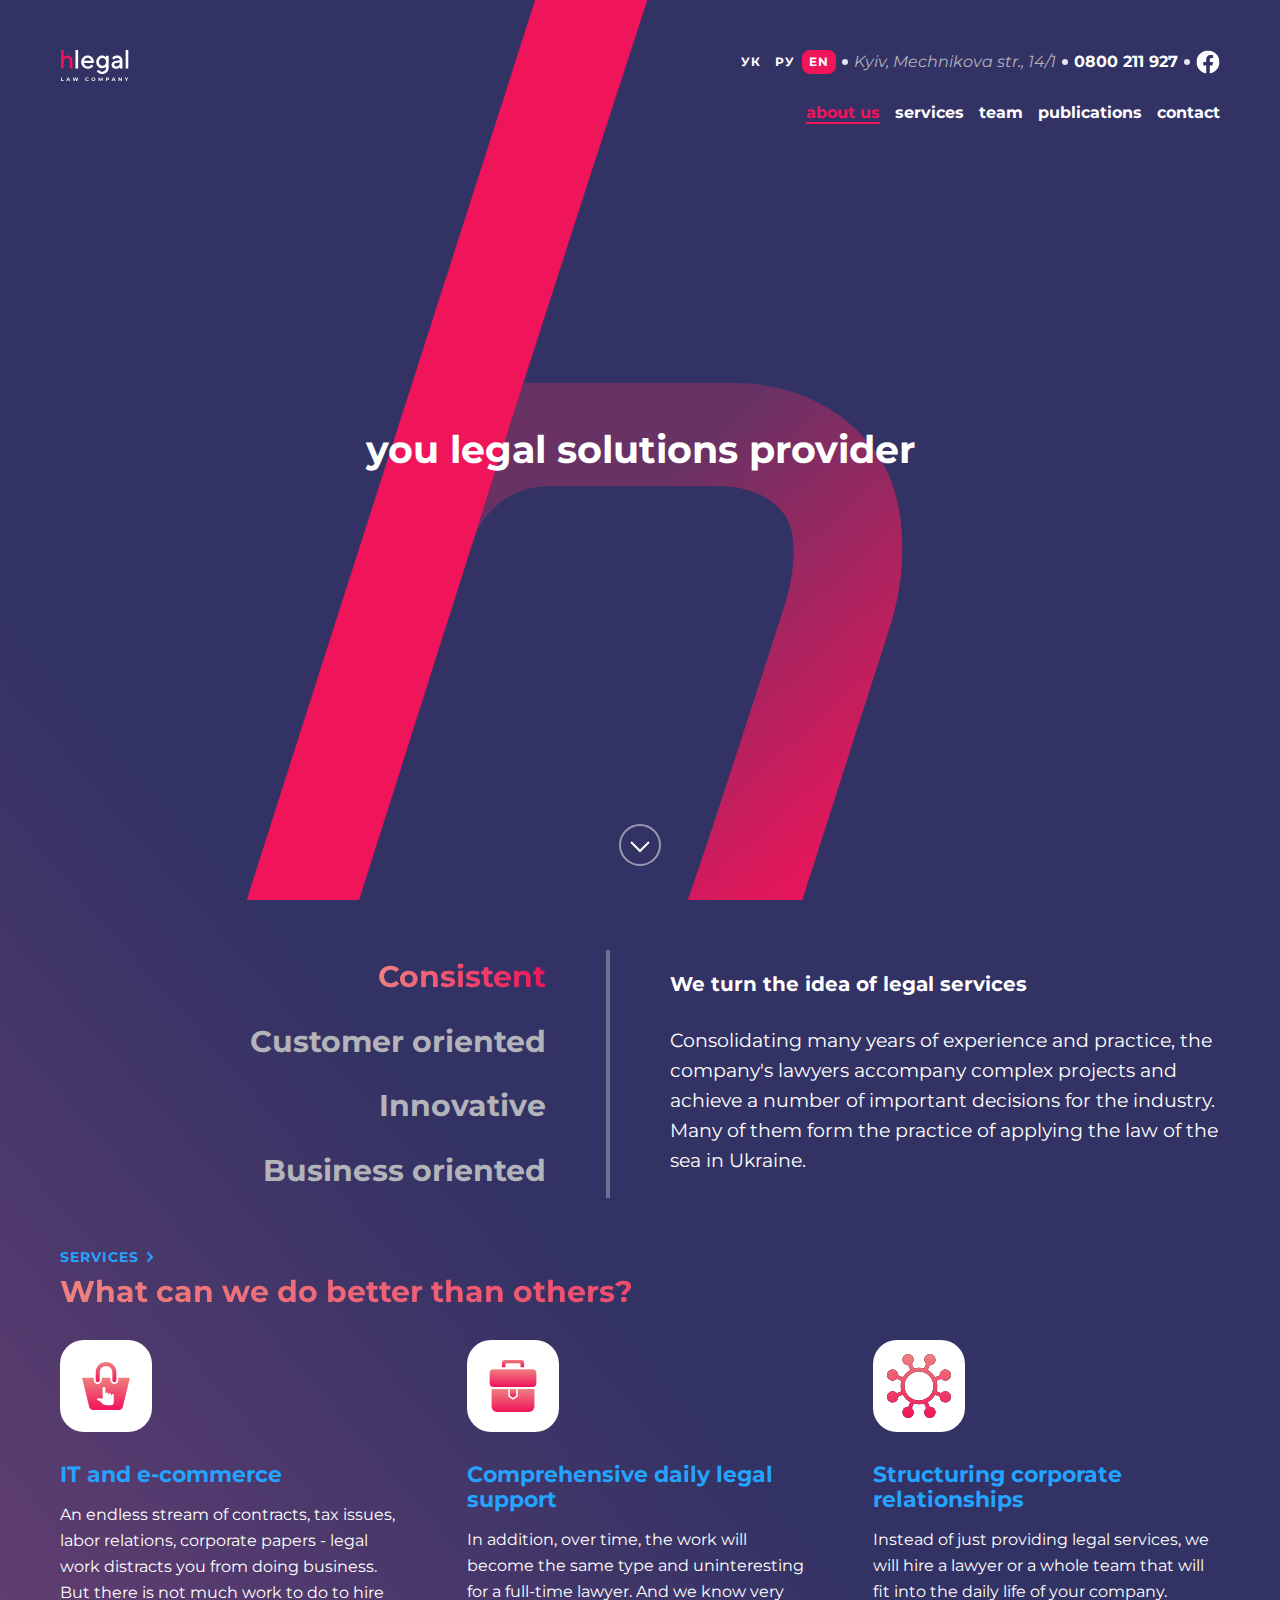
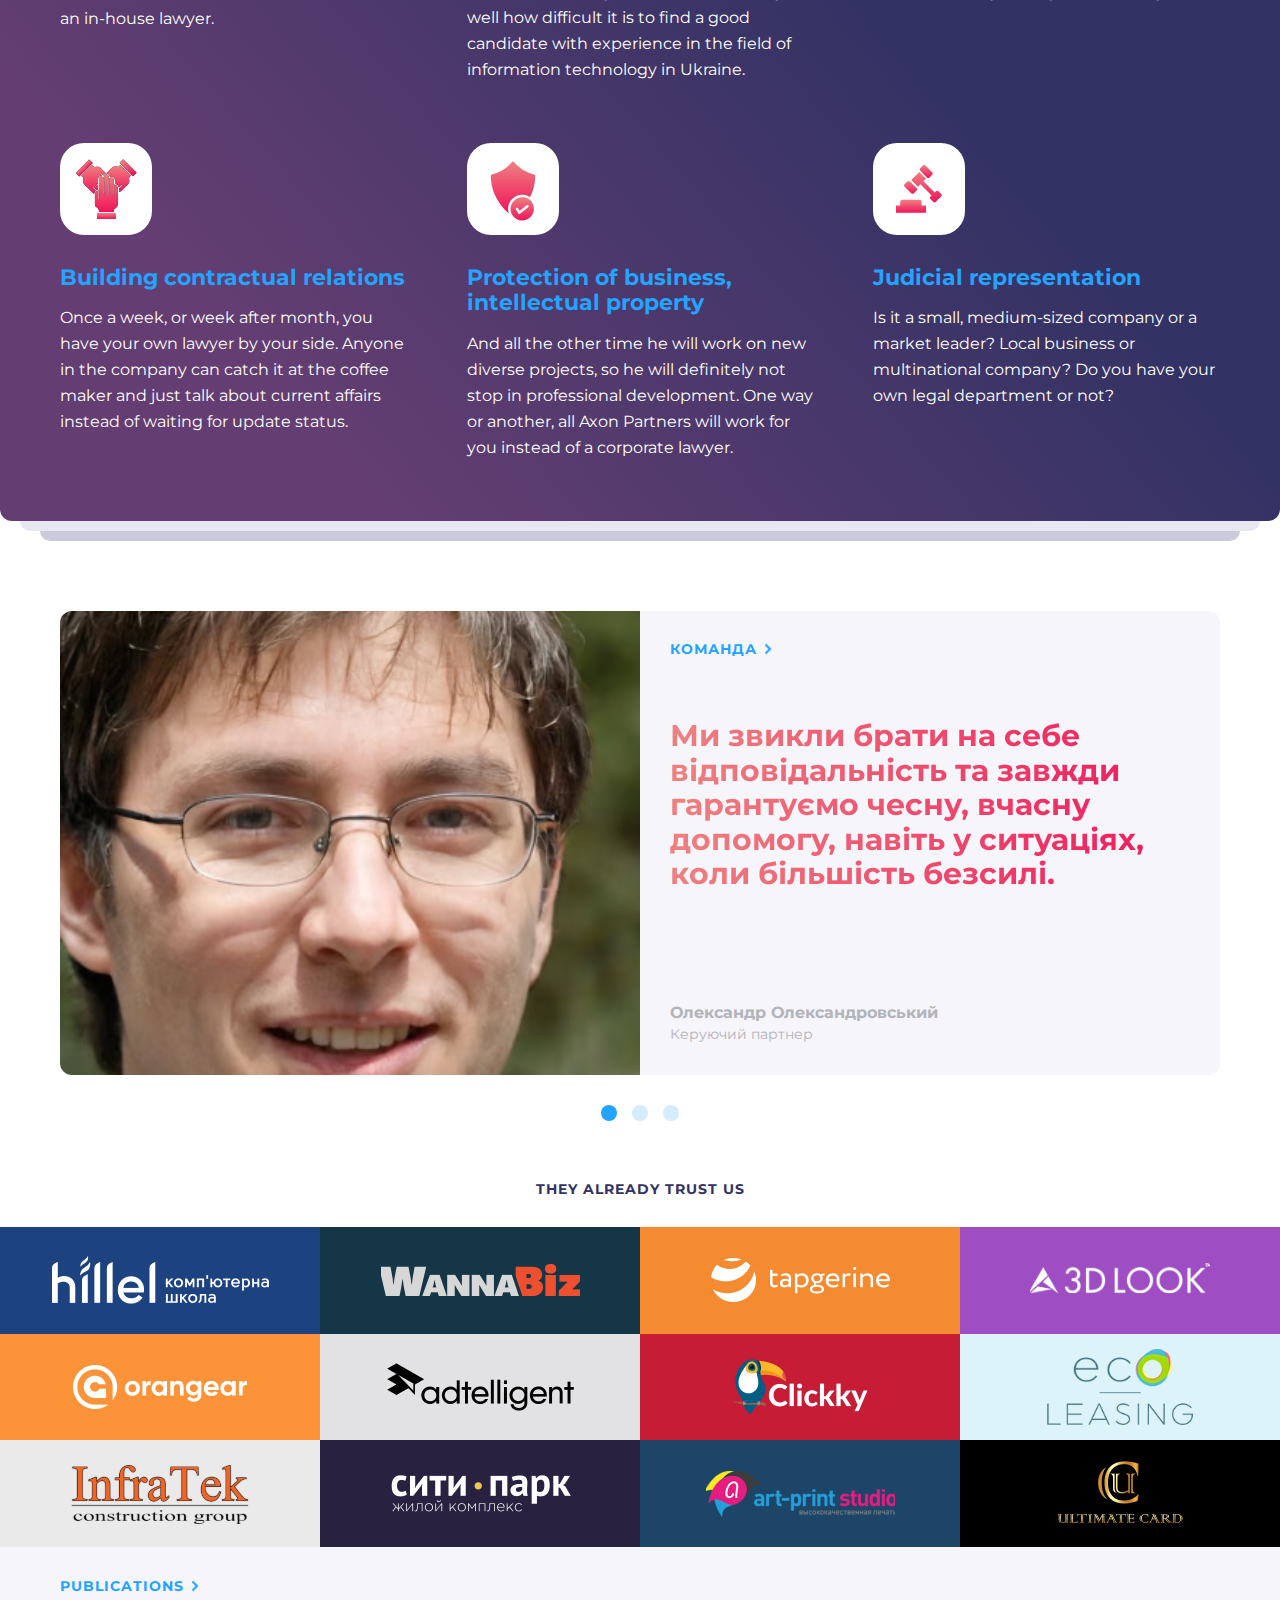
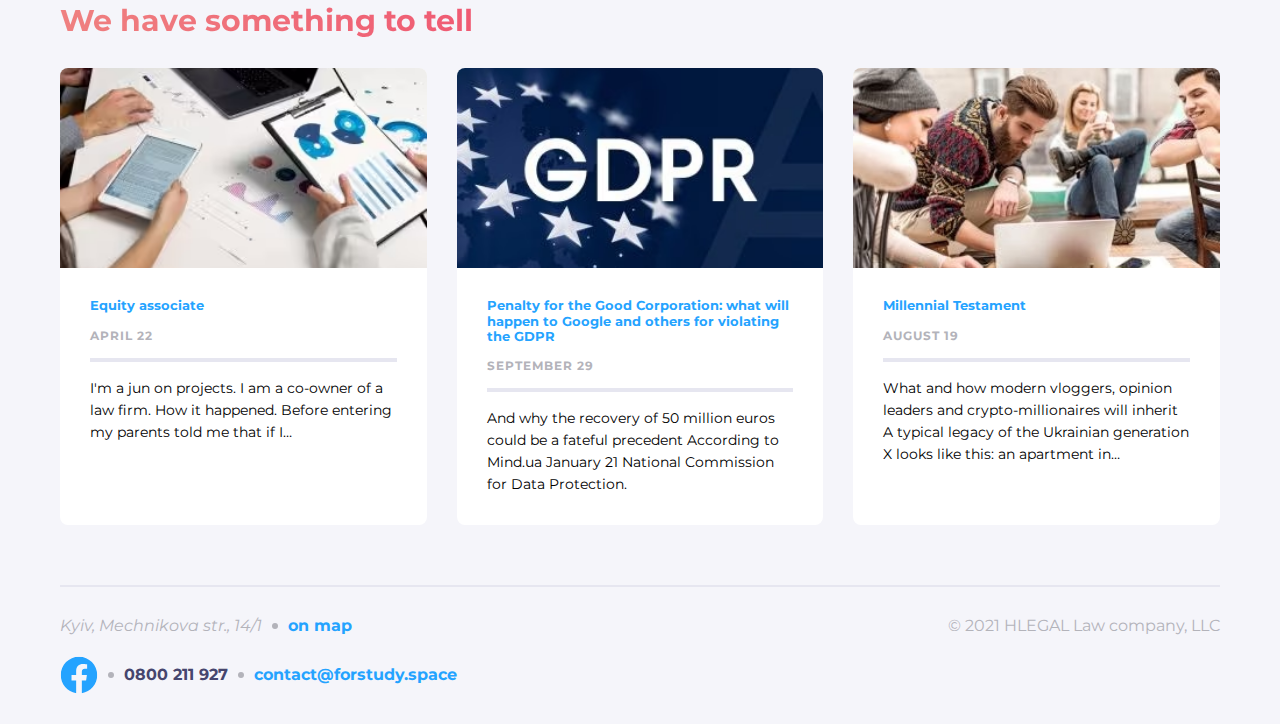
==== commit b7df7704: "add footer" ====
--- a/index.html
+++ b/index.html
@@ -424,7 +424,6 @@
     <footer class="footer">
         <div class="wrapper">
             <div class="footer-content">
-                <div class="footer-content__wrapper">
                 <div class="address-block footer-address-block">
                     <address class="address-block__address footer-address-block__address">Kyiv, Mechnikova
                         str.,
--- a/css/style.css
+++ b/css/style.css
@@ -1160,22 +1160,22 @@
 }
 .footer {
   background-color: #F5F5FA;
-  padding: 30px;
+  padding-top: 30px;
+  padding-bottom: 30px;
 }
 .footer-content {
   display: flex;
   flex-direction: column;
   gap: 21px;
+}
+.footer-content:first-child {
+  padding-top: 30px;
   border-top: 2px solid #E6E6F0;
-  padding-top: 30px;
-  padding-bottom: 30px;
-}
-.footer-content__wrapper {
-  position: relative;
 }
 .footer-content__copyright {
+  color: #B3B3BA;
   text-align: center;
-  color: #B3B3BA;
+  font-size: 16px;
   font-weight: 400;
 }
 .footer-address-block {
@@ -1187,33 +1187,35 @@
 .footer-address-block__separator {
   display: none;
 }
+.footer-address-block__icon {
+  height: 38px;
+  width: 38px;
+}
+.footer-address-block__icon svg path {
+  fill: #24A3FF;
+}
 .footer-address-block__phone {
   color: #46466E;
 }
-.footer-address-block__icon {
-  display: block;
-  width: 38px;
-  height: 38px;
-}
-.footer-address-block__icon svg path {
-  fill: #24A3FF;
-}
 
 @media (min-width: 768px) {
+  .footer-content {
+    position: relative;
+  }
+  .footer-content__copyright {
+    position: absolute;
+    top: 30px;
+    right: 0;
+  }
   .footer-address-block {
     flex-direction: row;
+    justify-content: start;
   }
   .footer-address-block__separator {
     display: block;
     background-color: #B3B3BA;
   }
 }
-.footer-content__copyright {
-  position: absolute;
-  top: 0;
-  right: 0;
-}
-
 .modal-menu {
   position: fixed;
   top: 0;
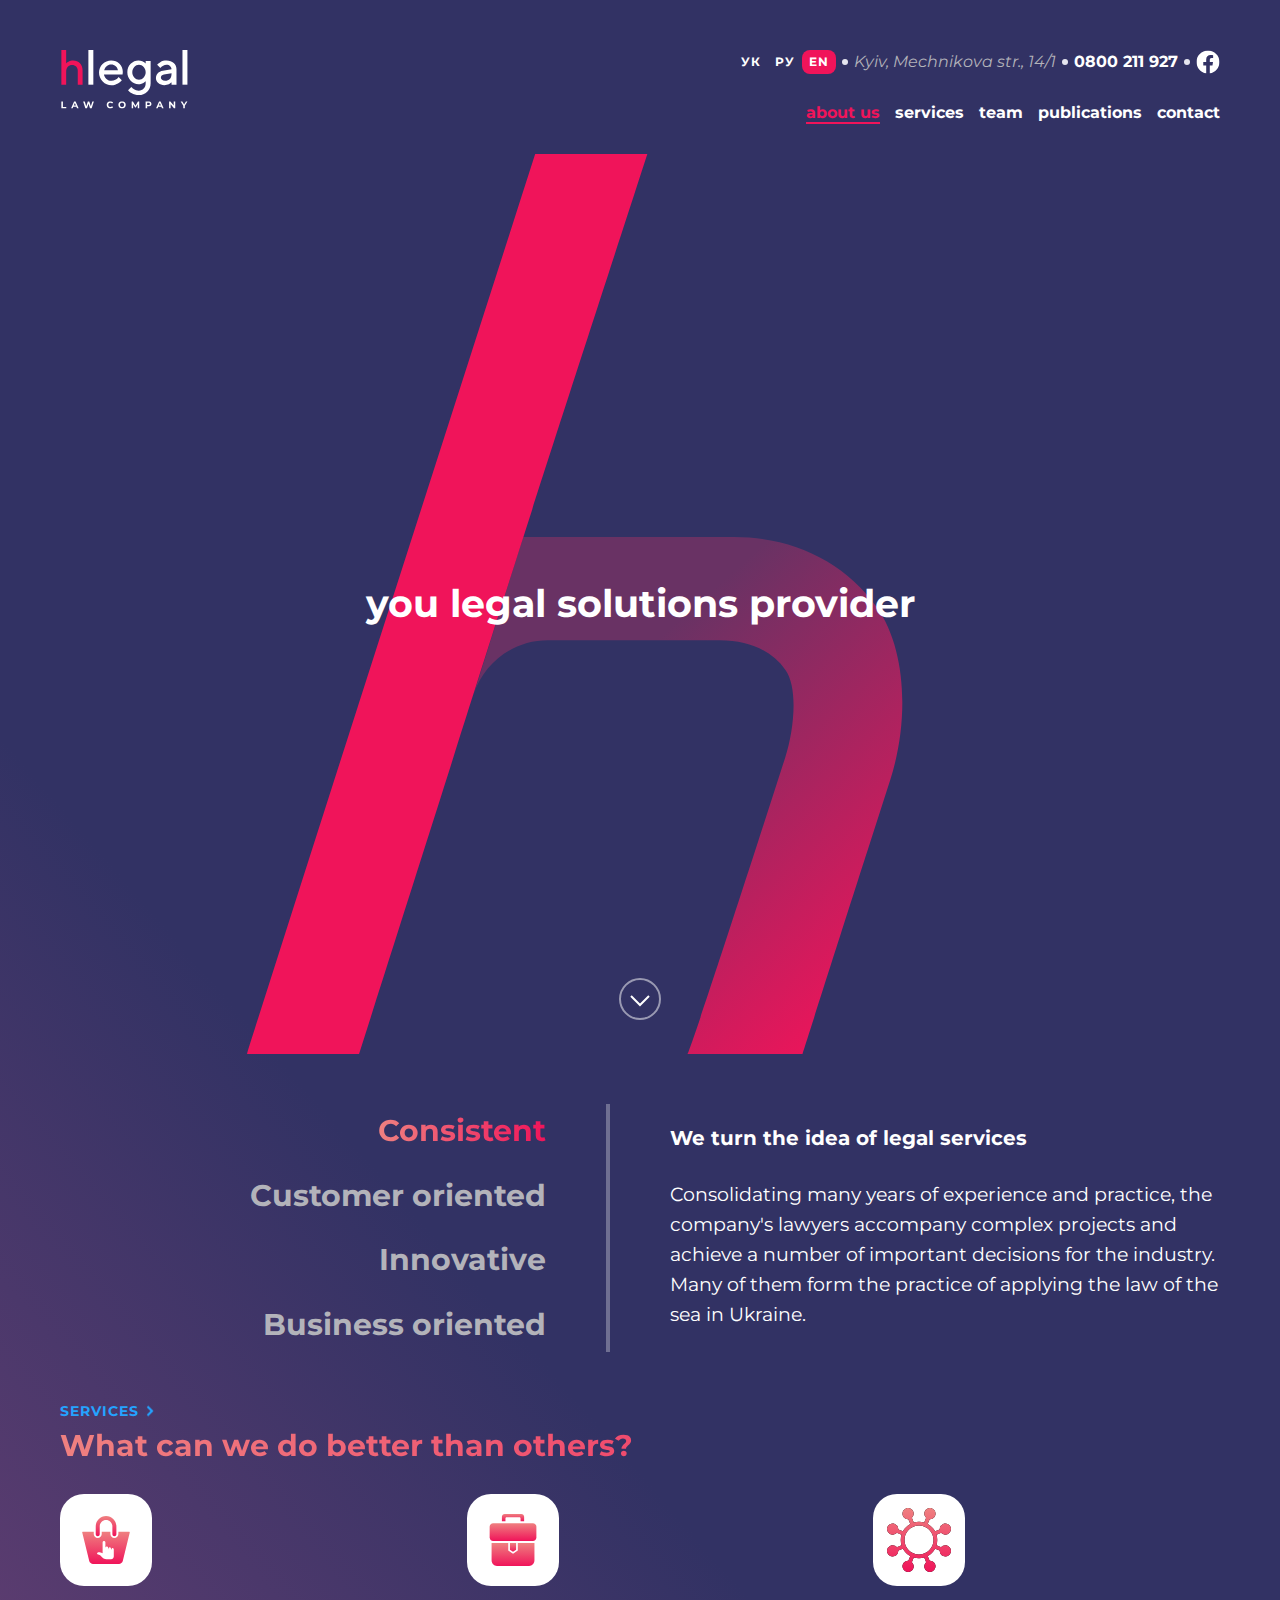
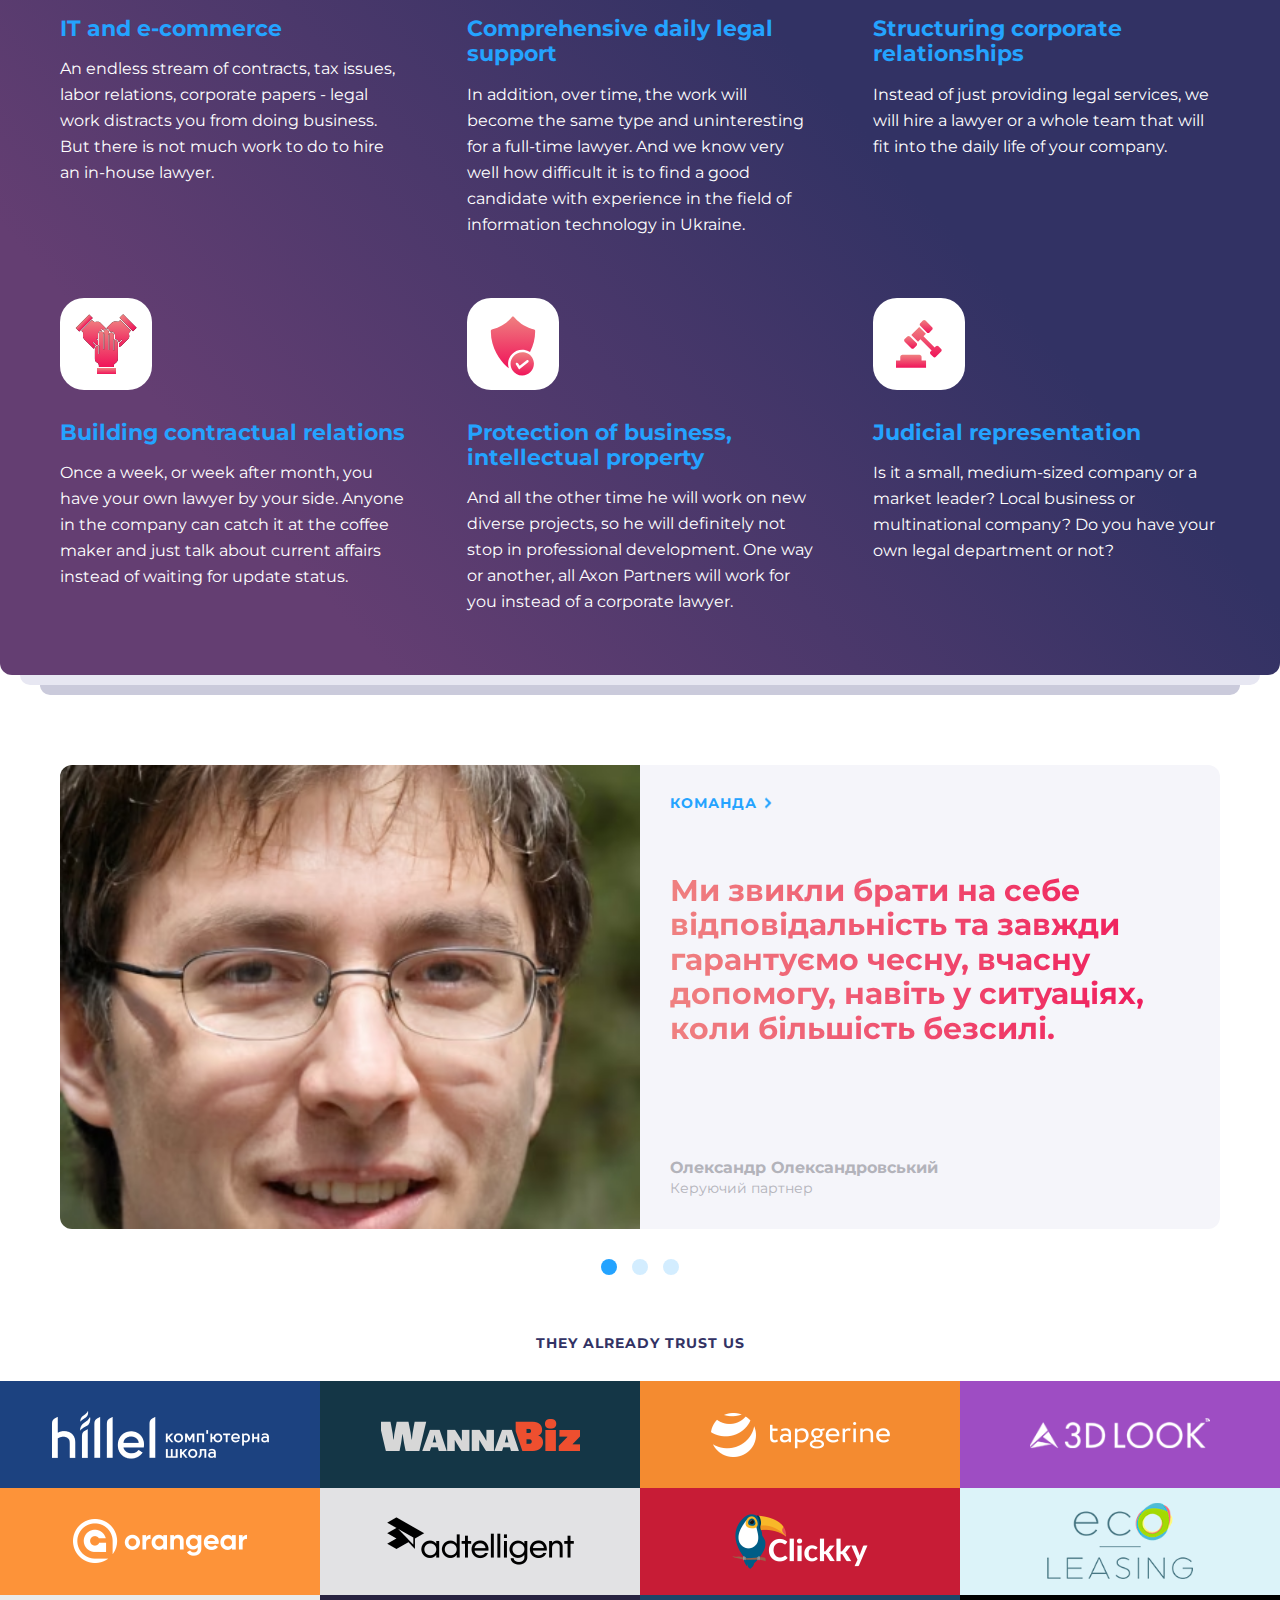
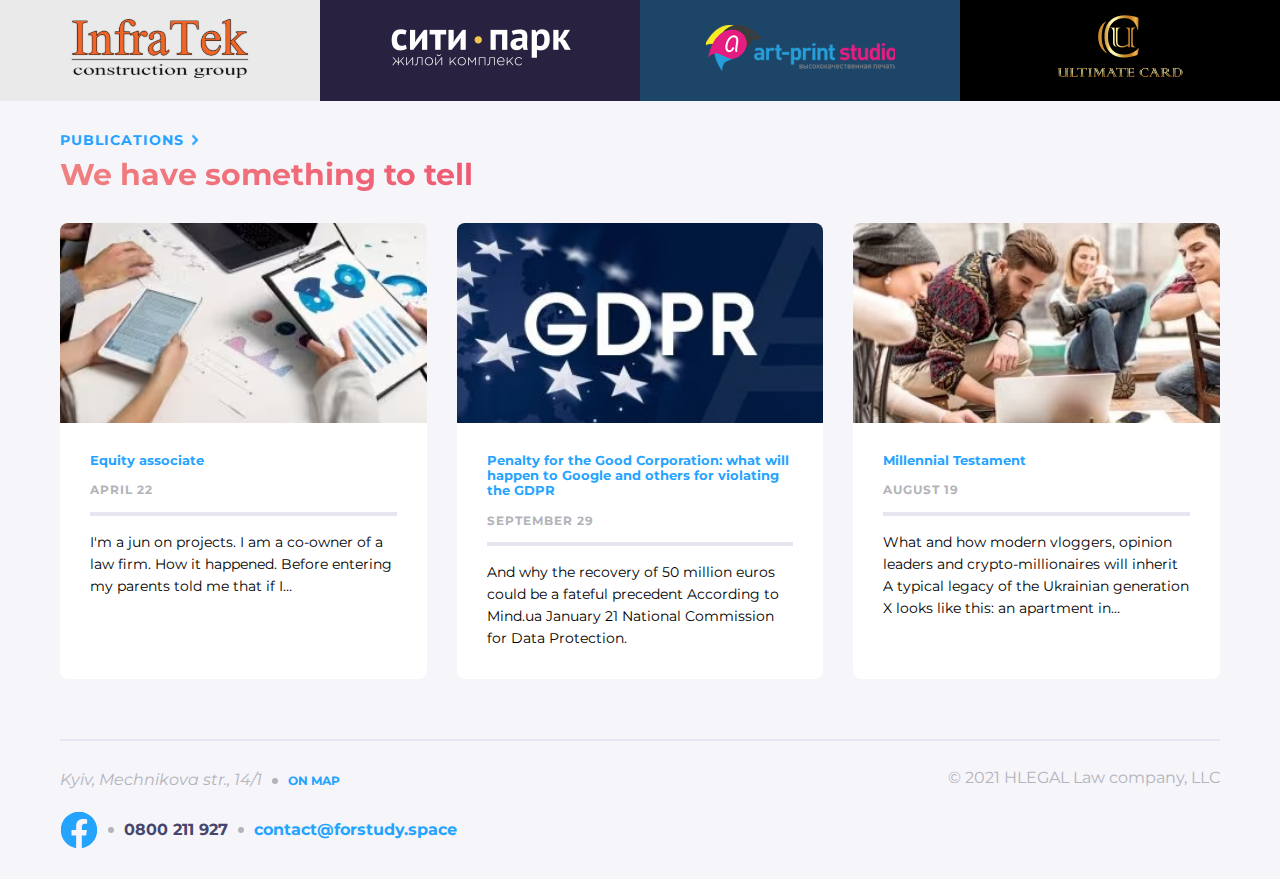
==== commit 2372ec20: "add new pages" ====
--- a/index.html
+++ b/index.html
@@ -4,7 +4,7 @@
 <head>
     <meta charset="UTF-8">
     <meta name="viewport" content="width=device-width, initial-scale=1.0">
-    <title>Document</title>
+    <title>Homepage</title>
     <link rel="preconnect" href="https://fonts.googleapis.com">
     <link rel="preconnect" href="https://fonts.gstatic.com" crossorigin>
     <link href="https://fonts.googleapis.com/css2?family=Montserrat:wght@400;700&display=swap" rel="stylesheet">
@@ -12,135 +12,134 @@
 </head>
 
 <body>
-    <section class="bg-gradient">
-        <header class="header">
-            <div class="header-wrapper">
-                <div class="header-item">
-                    <div class="header-bgcolor">
-                        <div class="header__contacts-block">
-                            <div class="lang-menu">
-                                <a href="#" class="lang-menu__item">ук</a>
-                                <a href="#" class="lang-menu__item">ру</a>
-                                <a href="#" class="lang-menu__item lang-menu__item--active">en</a>
-                            </div>
-                            <div class="address-block header-address-block">
-                                <div class="address-block__separator header-address-block__separator"></div>
-                                <address class="address-block__address header-address-block__address">Kyiv, Mechnikova
-                                    str.,
-                                    14/1</address>
-                                <div class="address-block__separator header-address-block__separator"></div>
-                                <a class="address-block__phone header-address-block__phone" href="tel:0800211927">0800
-                                    211
-                                    927</a>
-                                <div class="address-block__separator header-address-block__separator"></div>
-                                <a class="address-block__icon header-address-block__icon" href="">
-                                    <svg width="24" height="25" viewBox="0 0 24 25" fill="none"
-                                        xmlns="http://www.w3.org/2000/svg">
-                                        <g clip-path="url(#clip0_120234_2805)">
-                                            <path
-                                                d="M24 12.5733C24 5.90541 18.6274 0.5 12 0.5C5.37258 0.5 0 5.90541 0 12.5733C0 18.5995 4.38823 23.5943 10.125 24.5V16.0633H7.07813V12.5733H10.125V9.91343C10.125 6.88755 11.9165 5.21615 14.6576 5.21615C15.9705 5.21615 17.3438 5.45195 17.3438 5.45195V8.42313H15.8306C14.3399 8.42313 13.875 9.35379 13.875 10.3086V12.5733H17.2031L16.6711 16.0633H13.875V24.5C19.6118 23.5943 24 18.5995 24 12.5733Z"
-                                                fill="white" />
-                                        </g>
-                                        <defs>
-                                            <clipPath id="clip0_120234_2805">
-                                                <rect width="24" height="24" fill="white"
-                                                    transform="translate(0 0.5)" />
-                                            </clipPath>
-                                        </defs>
-                                    </svg>
-                                </a>
-                            </div>
-                        </div>
-                    </div>
-                    <div class="header__menu-block">
-                        <div class="logo-content">
-                            <a href="#" class="logo-content__icon">
-                                <svg width="70" height="33" viewBox="0 0 70 33" fill="none"
+    <header class="header">
+        <div class="header-wrapper">
+            <div class="header-item">
+                <div class="header-bgcolor">
+                    <div class="header__contacts-block">
+                        <div class="lang-menu">
+                            <a href="#" class="lang-menu__item">ук</a>
+                            <a href="#" class="lang-menu__item">ру</a>
+                            <a href="#" class="lang-menu__item lang-menu__item--active">en</a>
+                        </div>
+                        <div class="address-block header-address-block">
+                            <div class="address-block__separator header-address-block__separator"></div>
+                            <address class="address-block__address header-address-block__address">Kyiv, Mechnikova
+                                str.,
+                                14/1</address>
+                            <div class="address-block__separator header-address-block__separator"></div>
+                            <a class="address-block__phone header-address-block__phone" href="tel:0800211927">0800
+                                211
+                                927</a>
+                            <div class="address-block__separator header-address-block__separator"></div>
+                            <a class="address-block__icon header-address-block__icon" href="">
+                                <svg width="24" height="25" viewBox="0 0 24 25" fill="none"
                                     xmlns="http://www.w3.org/2000/svg">
-                                    <path
-                                        d="M2.64358 0H0V19.0926H2.64358V12.0094C2.64358 10.8111 2.94163 9.86583 3.53774 9.20012C4.13384 8.53441 4.95024 8.18824 5.96102 8.18824C6.82926 8.18824 7.55495 8.50778 8.13809 9.12024C8.72123 9.74601 9.01929 10.5315 9.01929 11.4769V19.1059H11.6758V11.4769C11.6758 9.71938 11.1964 8.3347 10.2374 7.29619C9.27846 6.25768 8.02146 5.73843 6.49233 5.73843C6.05173 5.73843 5.61114 5.79168 5.1835 5.91151C4.7429 6.03134 4.39301 6.16448 4.10792 6.31094C3.82283 6.45739 3.5507 6.61717 3.30448 6.80356C3.05826 6.98996 2.8898 7.12311 2.81205 7.20299C2.73429 7.28288 2.6695 7.33613 2.64358 7.37608V0Z"
-                                        fill="#F0145A" />
-                                    <path d="M17.5856 0H14.8604V19.0767H17.5856V0Z" fill="white" />
-                                    <path
-                                        d="M33.6598 13.4896L33.796 12.127C33.796 10.3011 33.1965 8.77493 31.9701 7.54857C30.7438 6.32221 29.2176 5.72266 27.3917 5.72266C25.5658 5.72266 23.9851 6.37672 22.677 7.68483C21.3689 8.99295 20.7148 10.5463 20.7148 12.3995C20.7148 14.3072 21.3962 15.9423 22.7315 17.305C24.0669 18.6676 25.6748 19.3489 27.528 19.3489C28.2365 19.3489 28.8906 19.2399 29.5446 19.0491C30.1987 18.8311 30.7438 18.6131 31.1253 18.3951C31.5341 18.1498 31.9429 17.8773 32.2971 17.5775C32.6514 17.2777 32.8967 17.0597 33.0057 16.9234C33.1147 16.7872 33.1965 16.7054 33.251 16.6236L31.4796 14.8522L31.0708 15.37C30.7983 15.6971 30.335 16.0241 29.6809 16.3784C28.9996 16.7327 28.291 16.8962 27.528 16.8962C26.4651 16.8962 25.5658 16.5691 24.8027 15.8878C24.0396 15.2065 23.5764 14.4162 23.4401 13.4896H33.6598ZM27.3917 8.03912C28.4 8.03912 29.2176 8.33889 29.8989 8.9112C30.553 9.51075 30.9618 10.2466 31.1253 11.1732H23.5491C23.7944 10.2466 24.2304 9.51075 24.9117 8.9112C25.5658 8.33889 26.4106 8.03912 27.3917 8.03912Z"
-                                        fill="white" />
-                                    <path
-                                        d="M46.3695 18.286C46.3695 19.4852 46.0153 20.4662 45.2794 21.2293C44.5709 21.9651 43.6715 22.3467 42.5542 22.3467C42.0637 22.3467 41.5731 22.2649 41.1098 22.1286C40.6465 21.9924 40.2922 21.8289 39.9925 21.6381C39.6927 21.4473 39.4202 21.2566 39.1476 21.0113C38.9024 20.766 38.7389 20.6025 38.6571 20.5207C38.5753 20.439 38.5208 20.3572 38.4663 20.3027L36.6949 22.0741L36.9129 22.3467C37.0492 22.5374 37.2945 22.7827 37.6215 23.0552C37.9485 23.3005 38.3301 23.573 38.7661 23.8455C39.2021 24.0908 39.7472 24.3088 40.4285 24.4996C41.1098 24.6904 41.8184 24.7994 42.5542 24.7994C44.4074 24.7994 45.9335 24.1726 47.2144 22.919C48.468 21.6381 49.0948 20.112 49.0948 18.2588V5.99518H46.3695V7.3578L45.9062 6.94902C45.6065 6.67649 45.1432 6.40397 44.4891 6.13144C43.8351 5.85892 43.1265 5.72266 42.4179 5.72266C40.7555 5.72266 39.3384 6.34946 38.112 7.63033C36.8857 8.9112 36.2861 10.4373 36.2861 12.2632C36.2861 14.0892 36.8857 15.6153 38.112 16.8962C39.3384 18.177 40.7555 18.8038 42.4179 18.8038C42.8812 18.8038 43.3173 18.7493 43.7806 18.6403C44.2166 18.5041 44.5709 18.3678 44.8707 18.2315C45.1704 18.0953 45.443 17.9318 45.6882 17.741C45.9335 17.5502 46.1243 17.414 46.1788 17.3595L46.3695 17.1687V18.286ZM39.0114 12.2632C39.0114 11.1186 39.3657 10.1648 40.1015 9.37449C40.8373 8.58417 41.7094 8.17538 42.6905 8.17538C43.6715 8.17538 44.5436 8.58417 45.2794 9.37449C45.988 10.1648 46.3695 11.1186 46.3695 12.2632C46.3695 13.4079 45.988 14.3617 45.2794 15.152C44.5436 15.9423 43.6715 16.3511 42.6905 16.3511C41.7094 16.3511 40.8373 15.9423 40.1015 15.152C39.3657 14.3617 39.0114 13.4079 39.0114 12.2632Z"
-                                        fill="white" />
-                                    <path
-                                        d="M63.3195 19.0764V10.6281C63.3195 9.23823 62.8017 8.06637 61.7934 7.13979C60.7851 6.18595 59.4769 5.72266 57.869 5.72266C57.2422 5.72266 56.6154 5.80441 56.0159 5.96793C55.4163 6.1587 54.9258 6.34946 54.5715 6.56748C54.2172 6.7855 53.8629 7.03078 53.5359 7.33055C53.2089 7.60308 53.0181 7.79384 52.9091 7.90285C52.8273 8.01186 52.7456 8.09362 52.6911 8.17538L54.4625 9.94679L54.8168 9.4835C55.0348 9.18372 55.4163 8.9112 55.9886 8.61142C56.5609 8.31164 57.1877 8.17538 57.869 8.17538C58.6594 8.17538 59.3134 8.42065 59.8312 8.88394C60.349 9.34724 60.5943 9.94679 60.5943 10.6281L55.8251 11.4457C54.6533 11.6364 53.6994 12.0997 53.0454 12.8356C52.364 13.5714 52.0098 14.4707 52.0098 15.5335C52.0098 16.5419 52.4458 17.414 53.3179 18.177C54.2172 18.9674 55.3073 19.3489 56.6427 19.3489C57.106 19.3489 57.542 19.2944 57.9781 19.1581C58.4413 19.0491 58.7956 18.9129 59.0954 18.7766C59.3952 18.6403 59.6677 18.4768 59.913 18.286C60.1582 18.0953 60.3218 17.959 60.4308 17.9045C60.5125 17.8228 60.567 17.741 60.5943 17.7137V19.0764H63.3195ZM57.0515 16.8962C56.3429 16.8962 55.7706 16.7327 55.3618 16.4056C54.9258 16.0786 54.735 15.6971 54.735 15.261C54.735 14.7977 54.8713 14.3889 55.1711 14.0892C55.4708 13.7894 55.8796 13.5714 56.3702 13.4896L60.5943 12.8083V13.0808C60.5943 14.3072 60.2945 15.2338 59.6677 15.9151C59.0409 16.5691 58.1688 16.8962 57.0515 16.8962Z"
-                                        fill="white" />
-                                    <path d="M69.3337 0H66.6084V19.0767H69.3337V0Z" fill="white" />
-                                    <path d="M0 28.3308H0.852878V31.3211H2.70078V32.016H0V28.3308Z" fill="white" />
-                                    <path
-                                        d="M8.26752 31.2263H6.5565L6.23009 32.016H5.35615L6.99873 28.3308H7.84108L9.48893 32.016H8.59393L8.26752 31.2263ZM7.99902 30.5788L7.41464 29.1678L6.83026 30.5788H7.99902Z"
-                                        fill="white" />
-                                    <path
-                                        d="M17.8731 28.3308L16.6675 32.016H15.7515L14.9407 29.5206L14.1036 32.016H13.1928L11.982 28.3308H12.8664L13.6982 30.921L14.5669 28.3308H15.3566L16.199 30.942L17.0571 28.3308H17.8731Z"
-                                        fill="white" />
-                                    <path
-                                        d="M26.9457 32.0792C26.5702 32.0792 26.2297 31.9985 25.9244 31.837C25.6225 31.6721 25.3838 31.4457 25.2084 31.1579C25.0364 30.8666 24.9504 30.5384 24.9504 30.1734C24.9504 29.8084 25.0364 29.482 25.2084 29.1942C25.3838 28.9028 25.6225 28.6765 25.9244 28.515C26.2297 28.3501 26.5719 28.2676 26.951 28.2676C27.2704 28.2676 27.5582 28.3237 27.8144 28.436C28.0741 28.5484 28.2917 28.7098 28.4672 28.9204L27.9197 29.4258C27.6705 29.138 27.3616 28.9941 26.9931 28.9941C26.7649 28.9941 26.5614 29.045 26.3824 29.1468C26.2034 29.2451 26.063 29.3837 25.9612 29.5627C25.8629 29.7417 25.8138 29.9453 25.8138 30.1734C25.8138 30.4015 25.8629 30.6051 25.9612 30.7841C26.063 30.9631 26.2034 31.1035 26.3824 31.2053C26.5614 31.3035 26.7649 31.3527 26.9931 31.3527C27.3616 31.3527 27.6705 31.207 27.9197 30.9157L28.4672 31.4211C28.2917 31.6352 28.0741 31.7984 27.8144 31.9107C27.5547 32.0231 27.2651 32.0792 26.9457 32.0792Z"
-                                        fill="white" />
-                                    <path
-                                        d="M33.3831 32.0792C33.0005 32.0792 32.6548 31.9967 32.3459 31.8318C32.0406 31.6668 31.8002 31.4404 31.6247 31.1526C31.4527 30.8613 31.3667 30.5349 31.3667 30.1734C31.3667 29.8119 31.4527 29.4872 31.6247 29.1994C31.8002 28.9081 32.0406 28.68 32.3459 28.515C32.6548 28.3501 33.0005 28.2676 33.3831 28.2676C33.7657 28.2676 34.1096 28.3501 34.415 28.515C34.7203 28.68 34.9607 28.9081 35.1362 29.1994C35.3117 29.4872 35.3995 29.8119 35.3995 30.1734C35.3995 30.5349 35.3117 30.8613 35.1362 31.1526C34.9607 31.4404 34.7203 31.6668 34.415 31.8318C34.1096 31.9967 33.7657 32.0792 33.3831 32.0792ZM33.3831 31.3527C33.6007 31.3527 33.7972 31.3035 33.9727 31.2053C34.1482 31.1035 34.2851 30.9631 34.3834 30.7841C34.4852 30.6051 34.5361 30.4015 34.5361 30.1734C34.5361 29.9453 34.4852 29.7417 34.3834 29.5627C34.2851 29.3837 34.1482 29.2451 33.9727 29.1468C33.7972 29.045 33.6007 28.9941 33.3831 28.9941C33.1655 28.9941 32.9689 29.045 32.7934 29.1468C32.618 29.2451 32.4793 29.3837 32.3775 29.5627C32.2793 29.7417 32.2301 29.9453 32.2301 30.1734C32.2301 30.4015 32.2793 30.6051 32.3775 30.7841C32.4793 30.9631 32.618 31.1035 32.7934 31.2053C32.9689 31.3035 33.1655 31.3527 33.3831 31.3527Z"
-                                        fill="white" />
-                                    <path
-                                        d="M42.0264 32.016L42.0211 29.8049L40.9366 31.6264H40.5523L39.473 29.8522V32.016H38.6728V28.3308H39.3782L40.7576 30.6209L42.1159 28.3308H42.8161L42.8266 32.016H42.0264Z"
-                                        fill="white" />
-                                    <path
-                                        d="M47.9285 28.3308C48.2549 28.3308 48.5374 28.3852 48.7761 28.494C49.0183 28.6028 49.2043 28.7572 49.3342 28.9573C49.464 29.1573 49.529 29.3942 49.529 29.668C49.529 29.9382 49.464 30.1751 49.3342 30.3787C49.2043 30.5788 49.0183 30.7332 48.7761 30.842C48.5374 30.9473 48.2549 30.9999 47.9285 30.9999H47.1862V32.016H46.3333V28.3308H47.9285ZM47.8811 30.305C48.1373 30.305 48.3321 30.2506 48.4655 30.1418C48.5989 30.0295 48.6656 29.8716 48.6656 29.668C48.6656 29.4609 48.5989 29.303 48.4655 29.1942C48.3321 29.0818 48.1373 29.0257 47.8811 29.0257H47.1862V30.305H47.8811Z"
-                                        fill="white" />
-                                    <path
-                                        d="M55.0121 31.2263H53.3011L52.9747 32.016H52.1008L53.7433 28.3308H54.5857L56.2335 32.016H55.3385L55.0121 31.2263ZM54.7436 30.5788L54.1592 29.1678L53.5749 30.5788H54.7436Z"
-                                        fill="white" />
-                                    <path
-                                        d="M62.6281 28.3308V32.016H61.9279L60.0906 29.7785V32.016H59.2482V28.3308H59.9537L61.7858 30.5682V28.3308H62.6281Z"
-                                        fill="white" />
-                                    <path
-                                        d="M67.9013 30.7104V32.016H67.0485V30.6999L65.6217 28.3308H66.5273L67.5117 29.9681L68.4963 28.3308H69.3333L67.9013 30.7104Z"
-                                        fill="white" />
+                                    <g clip-path="url(#clip0_120234_2805)">
+                                        <path
+                                            d="M24 12.5733C24 5.90541 18.6274 0.5 12 0.5C5.37258 0.5 0 5.90541 0 12.5733C0 18.5995 4.38823 23.5943 10.125 24.5V16.0633H7.07813V12.5733H10.125V9.91343C10.125 6.88755 11.9165 5.21615 14.6576 5.21615C15.9705 5.21615 17.3438 5.45195 17.3438 5.45195V8.42313H15.8306C14.3399 8.42313 13.875 9.35379 13.875 10.3086V12.5733H17.2031L16.6711 16.0633H13.875V24.5C19.6118 23.5943 24 18.5995 24 12.5733Z"
+                                            fill="white" />
+                                    </g>
+                                    <defs>
+                                        <clipPath id="clip0_120234_2805">
+                                            <rect width="24" height="24" fill="white"
+                                                transform="translate(0 0.5)" />
+                                        </clipPath>
+                                    </defs>
                                 </svg>
                             </a>
-                            <div class="logo-content__slash">
-                                <svg width="12" height="26" viewBox="0 0 12 26" fill="none"
-                                    xmlns="http://www.w3.org/2000/svg">
-                                    <path fill-rule="evenodd" clip-rule="evenodd"
-                                        d="M8.72827 0H11.9505L3.55574 26H0.333496L8.72827 0Z" fill="#F0145A" />
-                                </svg>
-                            </div>
-                            <a href="#" class="logo-content__current-page">services</a>
-                        </div>
-                        <button class="popup-btn popup-btn--active"></button>
-                        <nav class="menu">
-                            <a href="#" class="menu__item menu__item--active">about us</a>
-                            <a href="#" class="menu__item">services</a>
-                            <a href="#" class="menu__item">team</a>
-                            <a href="#" class="menu__item">publications</a>
-                            <a href="#" class="menu__item">contact</a>
-                        </nav>
-                    </div>
-                </div>
-                <section class="hlegal">
-                    <div class="wrapper">
-                        <h1 class="hlegal__title"> you legal solutions provider</h1>
-                        <a href="#" class="hlegal__scroll">
-                            <svg width="42" height="42" viewBox="0 0 42 42" fill="none"
+                        </div>
+                    </div>
+                </div>
+                <div class="header__menu-block">
+                    <div class="logo-content">
+                        <a href="#" class="logo-content__icon">
+                            <svg width="70" height="33" viewBox="0 0 70 33" fill="none"
                                 xmlns="http://www.w3.org/2000/svg">
-                                <g clip-path="url(#clip0_22728_11633)">
-                                    <circle opacity="0.5" cx="21" cy="21" r="20" stroke="white" stroke-width="2" />
-                                    <path d="M12 18L21 27L30 18" stroke="white" stroke-width="2" />
-                                </g>
-                                <defs>
-                                    <clipPath id="clip0_22728_11633">
-                                        <rect width="42" height="42" fill="white" />
-                                    </clipPath>
-                                </defs>
+                                <path
+                                    d="M2.64358 0H0V19.0926H2.64358V12.0094C2.64358 10.8111 2.94163 9.86583 3.53774 9.20012C4.13384 8.53441 4.95024 8.18824 5.96102 8.18824C6.82926 8.18824 7.55495 8.50778 8.13809 9.12024C8.72123 9.74601 9.01929 10.5315 9.01929 11.4769V19.1059H11.6758V11.4769C11.6758 9.71938 11.1964 8.3347 10.2374 7.29619C9.27846 6.25768 8.02146 5.73843 6.49233 5.73843C6.05173 5.73843 5.61114 5.79168 5.1835 5.91151C4.7429 6.03134 4.39301 6.16448 4.10792 6.31094C3.82283 6.45739 3.5507 6.61717 3.30448 6.80356C3.05826 6.98996 2.8898 7.12311 2.81205 7.20299C2.73429 7.28288 2.6695 7.33613 2.64358 7.37608V0Z"
+                                    fill="#F0145A" />
+                                <path d="M17.5856 0H14.8604V19.0767H17.5856V0Z" fill="white" />
+                                <path
+                                    d="M33.6598 13.4896L33.796 12.127C33.796 10.3011 33.1965 8.77493 31.9701 7.54857C30.7438 6.32221 29.2176 5.72266 27.3917 5.72266C25.5658 5.72266 23.9851 6.37672 22.677 7.68483C21.3689 8.99295 20.7148 10.5463 20.7148 12.3995C20.7148 14.3072 21.3962 15.9423 22.7315 17.305C24.0669 18.6676 25.6748 19.3489 27.528 19.3489C28.2365 19.3489 28.8906 19.2399 29.5446 19.0491C30.1987 18.8311 30.7438 18.6131 31.1253 18.3951C31.5341 18.1498 31.9429 17.8773 32.2971 17.5775C32.6514 17.2777 32.8967 17.0597 33.0057 16.9234C33.1147 16.7872 33.1965 16.7054 33.251 16.6236L31.4796 14.8522L31.0708 15.37C30.7983 15.6971 30.335 16.0241 29.6809 16.3784C28.9996 16.7327 28.291 16.8962 27.528 16.8962C26.4651 16.8962 25.5658 16.5691 24.8027 15.8878C24.0396 15.2065 23.5764 14.4162 23.4401 13.4896H33.6598ZM27.3917 8.03912C28.4 8.03912 29.2176 8.33889 29.8989 8.9112C30.553 9.51075 30.9618 10.2466 31.1253 11.1732H23.5491C23.7944 10.2466 24.2304 9.51075 24.9117 8.9112C25.5658 8.33889 26.4106 8.03912 27.3917 8.03912Z"
+                                    fill="white" />
+                                <path
+                                    d="M46.3695 18.286C46.3695 19.4852 46.0153 20.4662 45.2794 21.2293C44.5709 21.9651 43.6715 22.3467 42.5542 22.3467C42.0637 22.3467 41.5731 22.2649 41.1098 22.1286C40.6465 21.9924 40.2922 21.8289 39.9925 21.6381C39.6927 21.4473 39.4202 21.2566 39.1476 21.0113C38.9024 20.766 38.7389 20.6025 38.6571 20.5207C38.5753 20.439 38.5208 20.3572 38.4663 20.3027L36.6949 22.0741L36.9129 22.3467C37.0492 22.5374 37.2945 22.7827 37.6215 23.0552C37.9485 23.3005 38.3301 23.573 38.7661 23.8455C39.2021 24.0908 39.7472 24.3088 40.4285 24.4996C41.1098 24.6904 41.8184 24.7994 42.5542 24.7994C44.4074 24.7994 45.9335 24.1726 47.2144 22.919C48.468 21.6381 49.0948 20.112 49.0948 18.2588V5.99518H46.3695V7.3578L45.9062 6.94902C45.6065 6.67649 45.1432 6.40397 44.4891 6.13144C43.8351 5.85892 43.1265 5.72266 42.4179 5.72266C40.7555 5.72266 39.3384 6.34946 38.112 7.63033C36.8857 8.9112 36.2861 10.4373 36.2861 12.2632C36.2861 14.0892 36.8857 15.6153 38.112 16.8962C39.3384 18.177 40.7555 18.8038 42.4179 18.8038C42.8812 18.8038 43.3173 18.7493 43.7806 18.6403C44.2166 18.5041 44.5709 18.3678 44.8707 18.2315C45.1704 18.0953 45.443 17.9318 45.6882 17.741C45.9335 17.5502 46.1243 17.414 46.1788 17.3595L46.3695 17.1687V18.286ZM39.0114 12.2632C39.0114 11.1186 39.3657 10.1648 40.1015 9.37449C40.8373 8.58417 41.7094 8.17538 42.6905 8.17538C43.6715 8.17538 44.5436 8.58417 45.2794 9.37449C45.988 10.1648 46.3695 11.1186 46.3695 12.2632C46.3695 13.4079 45.988 14.3617 45.2794 15.152C44.5436 15.9423 43.6715 16.3511 42.6905 16.3511C41.7094 16.3511 40.8373 15.9423 40.1015 15.152C39.3657 14.3617 39.0114 13.4079 39.0114 12.2632Z"
+                                    fill="white" />
+                                <path
+                                    d="M63.3195 19.0764V10.6281C63.3195 9.23823 62.8017 8.06637 61.7934 7.13979C60.7851 6.18595 59.4769 5.72266 57.869 5.72266C57.2422 5.72266 56.6154 5.80441 56.0159 5.96793C55.4163 6.1587 54.9258 6.34946 54.5715 6.56748C54.2172 6.7855 53.8629 7.03078 53.5359 7.33055C53.2089 7.60308 53.0181 7.79384 52.9091 7.90285C52.8273 8.01186 52.7456 8.09362 52.6911 8.17538L54.4625 9.94679L54.8168 9.4835C55.0348 9.18372 55.4163 8.9112 55.9886 8.61142C56.5609 8.31164 57.1877 8.17538 57.869 8.17538C58.6594 8.17538 59.3134 8.42065 59.8312 8.88394C60.349 9.34724 60.5943 9.94679 60.5943 10.6281L55.8251 11.4457C54.6533 11.6364 53.6994 12.0997 53.0454 12.8356C52.364 13.5714 52.0098 14.4707 52.0098 15.5335C52.0098 16.5419 52.4458 17.414 53.3179 18.177C54.2172 18.9674 55.3073 19.3489 56.6427 19.3489C57.106 19.3489 57.542 19.2944 57.9781 19.1581C58.4413 19.0491 58.7956 18.9129 59.0954 18.7766C59.3952 18.6403 59.6677 18.4768 59.913 18.286C60.1582 18.0953 60.3218 17.959 60.4308 17.9045C60.5125 17.8228 60.567 17.741 60.5943 17.7137V19.0764H63.3195ZM57.0515 16.8962C56.3429 16.8962 55.7706 16.7327 55.3618 16.4056C54.9258 16.0786 54.735 15.6971 54.735 15.261C54.735 14.7977 54.8713 14.3889 55.1711 14.0892C55.4708 13.7894 55.8796 13.5714 56.3702 13.4896L60.5943 12.8083V13.0808C60.5943 14.3072 60.2945 15.2338 59.6677 15.9151C59.0409 16.5691 58.1688 16.8962 57.0515 16.8962Z"
+                                    fill="white" />
+                                <path d="M69.3337 0H66.6084V19.0767H69.3337V0Z" fill="white" />
+                                <path d="M0 28.3308H0.852878V31.3211H2.70078V32.016H0V28.3308Z" fill="white" />
+                                <path
+                                    d="M8.26752 31.2263H6.5565L6.23009 32.016H5.35615L6.99873 28.3308H7.84108L9.48893 32.016H8.59393L8.26752 31.2263ZM7.99902 30.5788L7.41464 29.1678L6.83026 30.5788H7.99902Z"
+                                    fill="white" />
+                                <path
+                                    d="M17.8731 28.3308L16.6675 32.016H15.7515L14.9407 29.5206L14.1036 32.016H13.1928L11.982 28.3308H12.8664L13.6982 30.921L14.5669 28.3308H15.3566L16.199 30.942L17.0571 28.3308H17.8731Z"
+                                    fill="white" />
+                                <path
+                                    d="M26.9457 32.0792C26.5702 32.0792 26.2297 31.9985 25.9244 31.837C25.6225 31.6721 25.3838 31.4457 25.2084 31.1579C25.0364 30.8666 24.9504 30.5384 24.9504 30.1734C24.9504 29.8084 25.0364 29.482 25.2084 29.1942C25.3838 28.9028 25.6225 28.6765 25.9244 28.515C26.2297 28.3501 26.5719 28.2676 26.951 28.2676C27.2704 28.2676 27.5582 28.3237 27.8144 28.436C28.0741 28.5484 28.2917 28.7098 28.4672 28.9204L27.9197 29.4258C27.6705 29.138 27.3616 28.9941 26.9931 28.9941C26.7649 28.9941 26.5614 29.045 26.3824 29.1468C26.2034 29.2451 26.063 29.3837 25.9612 29.5627C25.8629 29.7417 25.8138 29.9453 25.8138 30.1734C25.8138 30.4015 25.8629 30.6051 25.9612 30.7841C26.063 30.9631 26.2034 31.1035 26.3824 31.2053C26.5614 31.3035 26.7649 31.3527 26.9931 31.3527C27.3616 31.3527 27.6705 31.207 27.9197 30.9157L28.4672 31.4211C28.2917 31.6352 28.0741 31.7984 27.8144 31.9107C27.5547 32.0231 27.2651 32.0792 26.9457 32.0792Z"
+                                    fill="white" />
+                                <path
+                                    d="M33.3831 32.0792C33.0005 32.0792 32.6548 31.9967 32.3459 31.8318C32.0406 31.6668 31.8002 31.4404 31.6247 31.1526C31.4527 30.8613 31.3667 30.5349 31.3667 30.1734C31.3667 29.8119 31.4527 29.4872 31.6247 29.1994C31.8002 28.9081 32.0406 28.68 32.3459 28.515C32.6548 28.3501 33.0005 28.2676 33.3831 28.2676C33.7657 28.2676 34.1096 28.3501 34.415 28.515C34.7203 28.68 34.9607 28.9081 35.1362 29.1994C35.3117 29.4872 35.3995 29.8119 35.3995 30.1734C35.3995 30.5349 35.3117 30.8613 35.1362 31.1526C34.9607 31.4404 34.7203 31.6668 34.415 31.8318C34.1096 31.9967 33.7657 32.0792 33.3831 32.0792ZM33.3831 31.3527C33.6007 31.3527 33.7972 31.3035 33.9727 31.2053C34.1482 31.1035 34.2851 30.9631 34.3834 30.7841C34.4852 30.6051 34.5361 30.4015 34.5361 30.1734C34.5361 29.9453 34.4852 29.7417 34.3834 29.5627C34.2851 29.3837 34.1482 29.2451 33.9727 29.1468C33.7972 29.045 33.6007 28.9941 33.3831 28.9941C33.1655 28.9941 32.9689 29.045 32.7934 29.1468C32.618 29.2451 32.4793 29.3837 32.3775 29.5627C32.2793 29.7417 32.2301 29.9453 32.2301 30.1734C32.2301 30.4015 32.2793 30.6051 32.3775 30.7841C32.4793 30.9631 32.618 31.1035 32.7934 31.2053C32.9689 31.3035 33.1655 31.3527 33.3831 31.3527Z"
+                                    fill="white" />
+                                <path
+                                    d="M42.0264 32.016L42.0211 29.8049L40.9366 31.6264H40.5523L39.473 29.8522V32.016H38.6728V28.3308H39.3782L40.7576 30.6209L42.1159 28.3308H42.8161L42.8266 32.016H42.0264Z"
+                                    fill="white" />
+                                <path
+                                    d="M47.9285 28.3308C48.2549 28.3308 48.5374 28.3852 48.7761 28.494C49.0183 28.6028 49.2043 28.7572 49.3342 28.9573C49.464 29.1573 49.529 29.3942 49.529 29.668C49.529 29.9382 49.464 30.1751 49.3342 30.3787C49.2043 30.5788 49.0183 30.7332 48.7761 30.842C48.5374 30.9473 48.2549 30.9999 47.9285 30.9999H47.1862V32.016H46.3333V28.3308H47.9285ZM47.8811 30.305C48.1373 30.305 48.3321 30.2506 48.4655 30.1418C48.5989 30.0295 48.6656 29.8716 48.6656 29.668C48.6656 29.4609 48.5989 29.303 48.4655 29.1942C48.3321 29.0818 48.1373 29.0257 47.8811 29.0257H47.1862V30.305H47.8811Z"
+                                    fill="white" />
+                                <path
+                                    d="M55.0121 31.2263H53.3011L52.9747 32.016H52.1008L53.7433 28.3308H54.5857L56.2335 32.016H55.3385L55.0121 31.2263ZM54.7436 30.5788L54.1592 29.1678L53.5749 30.5788H54.7436Z"
+                                    fill="white" />
+                                <path
+                                    d="M62.6281 28.3308V32.016H61.9279L60.0906 29.7785V32.016H59.2482V28.3308H59.9537L61.7858 30.5682V28.3308H62.6281Z"
+                                    fill="white" />
+                                <path
+                                    d="M67.9013 30.7104V32.016H67.0485V30.6999L65.6217 28.3308H66.5273L67.5117 29.9681L68.4963 28.3308H69.3333L67.9013 30.7104Z"
+                                    fill="white" />
                             </svg>
                         </a>
-                    </div>
-                </section>
-            </div>
-        </header>
+                        <div class="logo-content__slash">
+                            <svg width="12" height="26" viewBox="0 0 12 26" fill="none"
+                                xmlns="http://www.w3.org/2000/svg">
+                                <path fill-rule="evenodd" clip-rule="evenodd"
+                                    d="M8.72827 0H11.9505L3.55574 26H0.333496L8.72827 0Z" fill="#F0145A" />
+                            </svg>
+                        </div>
+                        <a href="#" class="logo-content__current-page">services</a>
+                    </div>
+                    <button class="popup-btn popup-btn--active"></button>
+                    <nav class="menu">
+                        <a href="#" class="menu__item menu__item--active">about us</a>
+                        <a href="./pages/services-entry.html" class="menu__item">services</a>
+                        <a href="./pages/team.html" class="menu__item">team</a>
+                        <a href="./pages/publications-entry.html" class="menu__item">publications</a>
+                        <a href="#" class="menu__item">contact</a>
+                    </nav>
+                </div>
+            </div>
+        </div>
+    </header>
+    <div class="bg-gradient">
+            <section class="hlegal">
+                <div class="wrapper">
+                    <h1 class="hlegal__title"> you legal solutions provider</h1>
+                    <a href="#" class="hlegal__scroll">
+                        <svg width="42" height="42" viewBox="0 0 42 42" fill="none" xmlns="http://www.w3.org/2000/svg">
+                            <g clip-path="url(#clip0_22728_11633)">
+                                <circle opacity="0.5" cx="21" cy="21" r="20" stroke="white" stroke-width="2" />
+                                <path d="M12 18L21 27L30 18" stroke="white" stroke-width="2" />
+                            </g>
+                            <defs>
+                                <clipPath id="clip0_22728_11633">
+                                    <rect width="42" height="42" fill="white" />
+                                </clipPath>
+                            </defs>
+                        </svg>
+                    </a>
+                </div>
+            </section>
         <section class="about">
             <div class="wrapper-about">
                 <div class="about-us">
@@ -228,7 +227,7 @@
                 </div>
             </div>
         </section>
-    </section>
+    </div>
     <main class="main">
         <section class="team-content">
             <div class="wrapper">
@@ -371,7 +370,7 @@
                                 happened. Before entering my parents told me that if I…</p>
                         </div>
                     </a>
-                    <a class="publication-item">
+                    <a class="publication-item" href="./pages/publications-entry.html">
                         <picture>
                             <source type="image/avif" srcset="./images/publications/publication-2.avif,
                             ./images/publications/publication-2@2x.avif 2x,
@@ -424,39 +423,40 @@
     <footer class="footer">
         <div class="wrapper">
             <div class="footer-content">
-                <div class="address-block footer-address-block">
-                    <address class="address-block__address footer-address-block__address">Kyiv, Mechnikova
-                        str.,
-                        14/1</address>
-                    <div class="address-block__separator footer-address-block__separator"></div>
-                    <a href="" class="address-block__map-link footer-address-block__map-link">on map</a>
-                </div>
-                <div class="address-block footer-address-block">
-                    <a class="address-block__icon footer-address-block__icon" href="#">
-                        <svg width="24" height="25" viewBox="0 0 24 25" fill="none" xmlns="http://www.w3.org/2000/svg">
-                            <g clip-path="url(#clip0_120234_2805)">
-                                <path
-                                    d="M24 12.5733C24 5.90541 18.6274 0.5 12 0.5C5.37258 0.5 0 5.90541 0 12.5733C0 18.5995 4.38823 23.5943 10.125 24.5V16.0633H7.07813V12.5733H10.125V9.91343C10.125 6.88755 11.9165 5.21615 14.6576 5.21615C15.9705 5.21615 17.3438 5.45195 17.3438 5.45195V8.42313H15.8306C14.3399 8.42313 13.875 9.35379 13.875 10.3086V12.5733H17.2031L16.6711 16.0633H13.875V24.5C19.6118 23.5943 24 18.5995 24 12.5733Z"
-                                    fill="white" />
-                            </g>
-                            <defs>
-                                <clipPath id="clip0_120234_2805">
-                                    <rect width="24" height="24" fill="white" transform="translate(0 0.5)" />
-                                </clipPath>
-                            </defs>
-                        </svg>
-                    </a>
-                    <div class="address-block__separator footer-address-block__separator"></div>
-                    <a class="address-block__phone footer-address-block__phone" href="tel:0800211927">0800
-                        211
-                        927</a>
-                    <div class="address-block__separator footer-address-block__separator"></div>
-                    <a class="address-block__email footer-address-block__email"
-                        href="mailto:contact@forstudy.space">contact@forstudy.space</a>
+                <div class="footer-content__item">
+                    <div class="address-block footer-address-block">
+                        <address class="address-block__address footer-address-block__address">Kyiv, Mechnikova
+                            str.,
+                            14/1</address>
+                        <div class="address-block__separator footer-address-block__separator"></div>
+                        <a href="" class="address-block__map-link footer-address-block__map-link">on map</a>
+                    </div>
+                    <div class="address-block footer-address-block">
+                        <a class="address-block__icon footer-address-block__icon" href="#">
+                            <svg width="24" height="25" viewBox="0 0 24 25" fill="none" xmlns="http://www.w3.org/2000/svg">
+                                <g clip-path="url(#clip0_120234_2805)">
+                                    <path
+                                        d="M24 12.5733C24 5.90541 18.6274 0.5 12 0.5C5.37258 0.5 0 5.90541 0 12.5733C0 18.5995 4.38823 23.5943 10.125 24.5V16.0633H7.07813V12.5733H10.125V9.91343C10.125 6.88755 11.9165 5.21615 14.6576 5.21615C15.9705 5.21615 17.3438 5.45195 17.3438 5.45195V8.42313H15.8306C14.3399 8.42313 13.875 9.35379 13.875 10.3086V12.5733H17.2031L16.6711 16.0633H13.875V24.5C19.6118 23.5943 24 18.5995 24 12.5733Z"
+                                        fill="white" />
+                                </g>
+                                <defs>
+                                    <clipPath id="clip0_120234_2805">
+                                        <rect width="24" height="24" fill="white" transform="translate(0 0.5)" />
+                                    </clipPath>
+                                </defs>
+                            </svg>
+                        </a>
+                        <div class="address-block__separator footer-address-block__separator"></div>
+                        <a class="address-block__phone footer-address-block__phone" href="tel:0800211927">0800
+                            211
+                            927</a>
+                        <div class="address-block__separator footer-address-block__separator"></div>
+                        <a class="address-block__email footer-address-block__email"
+                            href="mailto:contact@forstudy.space">contact@forstudy.space</a>
+                    </div>
                 </div>
                 <p class="footer-content__copyright">© 2021 HLEGAL Law company, LLC</p>
             </div>
-        </div>
         </div>
     </footer>
     <div class="modal-menu modal-menu--close">
@@ -471,10 +471,10 @@
                 <a href="./pages/services.html" class="modal-menu__link">services</a>
             </li>
             <li class="modal-menu__item">
-                <a href="#" class="modal-menu__link">team</a>
+                <a href="./pages/team.html" class="modal-menu__link">team</a>
             </li>
             <li class="modal-menu__item">
-                <a href="#" class="modal-menu__link modal-menu__link--active">publications</a>
+                <a href="./pages/publications-entry.html" class="modal-menu__link modal-menu__link--active">publications</a>
             </li>
             <li class="modal-menu__item modal-menu__item--active ">
                 <a href="#" class="modal-menu__link">contact</a>
--- a/css/style.css
+++ b/css/style.css
@@ -330,7 +330,7 @@
   color: inherit;
 }
 
-ul {
+ul, ol {
   margin: 0;
   padding: 0;
 }
@@ -943,11 +943,21 @@
 }
 .address-block__map-link {
   color: #24A3FF;
+  text-transform: uppercase;
+  font-size: 12px;
 }
 .address-block__email {
   color: #24A3FF;
 }
 
+.hlegal {
+  height: 100vh;
+  background-repeat: no-repeat;
+  background-position: center;
+  background-size: cover;
+  background-image: url("../images/header/hlegal.svg");
+  position: relative;
+}
 .hlegal__title {
   position: absolute;
   top: 50%;
@@ -970,13 +980,18 @@
   stroke: #F0145A;
 }
 
+@media (min-width: 1024px) {
+  .hlegal {
+    background-size: contain;
+  }
+}
 .header {
-  position: relative;
-  height: 100vh;
-  background-repeat: no-repeat;
-  background-position: center;
-  background-size: cover;
-  background-image: url("../images/header/hlegal.svg");
+  position: sticky;
+  left: 0;
+  right: 0;
+  top: 0;
+  z-index: 5;
+  background-color: #323264;
 }
 .header-bgcolor {
   background-color: rgba(245, 245, 250, 0.2);
@@ -1054,6 +1069,8 @@
   letter-spacing: 1px;
   text-transform: uppercase;
   border-radius: 8px;
+  position: relative;
+  z-index: 15;
 }
 .lang-menu__item:hover {
   background-color: rgba(255, 255, 255, 0.2);
@@ -1067,6 +1084,7 @@
     padding-top: 50px;
     padding-left: 60px;
     padding-right: 60px;
+    padding-bottom: 30px;
   }
   .header-item {
     display: flex;
@@ -1109,6 +1127,10 @@
   .logo-content__current-page {
     display: none;
   }
+  .logo-content__icon {
+    width: 130px;
+    height: 60px;
+  }
   .popup-btn {
     display: none;
   }
@@ -1120,17 +1142,14 @@
     border-bottom: 2px solid transparent;
   }
   .menu__item--active {
-    color: #F0145A;
-    border-color: #F0145A;
+    color: #F0145A !important;
+    border-color: #F0145A !important;
   }
   .menu__item:hover {
     border-color: #fff;
   }
 }
 @media (min-width: 1024px) {
-  .header {
-    background-size: contain;
-  }
   .header-item {
     position: relative;
   }
@@ -1140,7 +1159,7 @@
   .header__menu-block {
     gap: 0;
   }
-  .header .logo-content__icon {
+  .header .logo-content {
     position: absolute;
     top: 0;
     left: 0;
@@ -1166,9 +1185,12 @@
 .footer-content {
   display: flex;
   flex-direction: column;
+  gap: 30px;
+}
+.footer-content__item {
+  display: flex;
+  flex-direction: column;
   gap: 21px;
-}
-.footer-content:first-child {
   padding-top: 30px;
   border-top: 2px solid #E6E6F0;
 }
@@ -1199,6 +1221,16 @@
 }
 
 @media (min-width: 768px) {
+  .footer-address-block {
+    flex-direction: row;
+    justify-content: start;
+  }
+  .footer-address-block__separator {
+    display: block;
+    background-color: #B3B3BA;
+  }
+}
+@media (min-width: 1024px) {
   .footer-content {
     position: relative;
   }
@@ -1206,14 +1238,6 @@
     position: absolute;
     top: 30px;
     right: 0;
-  }
-  .footer-address-block {
-    flex-direction: row;
-    justify-content: start;
-  }
-  .footer-address-block__separator {
-    display: block;
-    background-color: #B3B3BA;
   }
 }
 .modal-menu {
@@ -1274,4 +1298,414 @@
   display: none;
 }
 
+.header-white-bg {
+  position: sticky;
+  left: 0;
+  right: 0;
+  top: 0;
+  background-color: #fff;
+  z-index: 5;
+}
+
+.header-bgcolor--white-bg {
+  background-color: #F5F5FA;
+}
+
+.white-bg--main-color {
+  color: #B3B3BA;
+}
+.white-bg--main-color svg path {
+  fill: #B3B3BA;
+}
+
+.lang-menu__item.white-bg--main-color:hover {
+  background-color: #F5F5FA;
+}
+
+.white-bg--text-color {
+  color: #323264;
+}
+
+.white-bg--link-color {
+  color: #24A3FF;
+}
+.white-bg--link-color:hover {
+  border-color: #24A3FF;
+}
+
+.popup-btn--white-bg {
+  width: 32px;
+  height: 32px;
+  border: none;
+  background-color: transparent;
+  background-repeat: no-repeat;
+  background-position: center;
+  background-size: cover;
+  background-image: url("../images/header/popup-btn-white-bg.svg");
+}
+.popup-btn--white-bg--active {
+  background-image: url(../images/header/popup-btn-active.svg);
+}
+
+@media (min-width: 768px) {
+  .header-bgcolor--white-bg {
+    background-color: transparent;
+  }
+}
+.header-services {
+  background-image: none;
+  height: inherit;
+}
+.header-services__current-page {
+  display: block;
+}
+.header-services__slash {
+  display: block;
+}
+
+.services-about__item {
+  padding-top: 30px;
+  padding-bottom: 30px;
+  border-bottom: 2px solid rgba(255, 255, 255, 0.5);
+  display: flex;
+  flex-direction: column;
+  gap: 28px;
+  align-items: center;
+}
+.services-about__card-logo {
+  margin-bottom: 0;
+}
+.services-about__title {
+  margin-bottom: 0;
+  text-align: center;
+}
+.services-about__text {
+  font-size: 19px;
+  text-align: center;
+  font-weight: 400;
+  line-height: 30px;
+}
+.services-about__button {
+  background-color: #24A3FF;
+  padding: 18px 30px;
+  border-radius: 12px;
+}
+
+.services-info {
+  position: relative;
+  padding-top: 30px;
+}
+.services-info:before {
+  display: block;
+  content: "";
+  height: 10px;
+  width: inherit;
+  position: absolute;
+  bottom: -20px;
+  left: 40px;
+  right: 40px;
+  border-bottom-left-radius: 12px;
+  border-bottom-right-radius: 12px;
+  background-color: rgb(202, 202, 219);
+}
+.services-info:after {
+  position: absolute;
+  left: 20px;
+  right: 20px;
+  display: block;
+  content: "";
+  height: 10px;
+  width: inherit;
+  background-color: rgb(231, 231, 242);
+  border-bottom-left-radius: 12px;
+  border-bottom-right-radius: 12px;
+}
+.services-info__item {
+  padding-bottom: 60px;
+}
+.services-info__title {
+  font-size: 22px;
+  margin-bottom: 30px;
+}
+.services-info__lists {
+  display: grid;
+  grid-template-columns: 1fr;
+  gap: 30px;
+}
+.services-info__list {
+  display: flex;
+  flex-direction: column;
+  gap: 15px;
+}
+.services-info__list-item {
+  display: inline-flex;
+  font-size: 18px;
+  font-weight: 400;
+  line-height: 26px;
+  gap: 8px;
+}
+
+.services-spaces {
+  padding-top: 60px;
+}
+
+@media (min-width: 768px) {
+  .services-about__item {
+    padding-top: 60px;
+    padding-bottom: 60px;
+  }
+  .services-info__lists {
+    grid-template-columns: 1fr 1fr;
+    gap: 60px;
+  }
+  .header-services__current-page {
+    font-size: 36px;
+  }
+  .header-services__slash {
+    width: 21px;
+    height: 47px;
+  }
+}
+.article {
+  padding-top: 30px;
+  padding-bottom: 30px;
+}
+
+.article-wrapper {
+  padding-right: 30px;
+  padding-left: 30px;
+}
+
+.article-content {
+  display: flex;
+  flex-direction: column;
+  gap: 30px;
+}
+.article-content__img img {
+  display: block;
+  width: 100%;
+  height: 100%;
+  object-fit: cover;
+  aspect-ratio: 3/2.5;
+  border-radius: 12px;
+}
+.article-content__block {
+  display: flex;
+  flex-direction: column;
+  gap: 15px;
+  padding-bottom: 30px;
+  border-bottom: 4px solid #E6E6F0;
+}
+.article-content__block-title {
+  color: #323264;
+  font-size: 20px;
+}
+.article-content__block-date {
+  color: #B3B3BA;
+  font-size: 12px;
+  letter-spacing: 1px;
+  text-transform: uppercase;
+}
+.article-content__block-subtitle {
+  font-size: 16px;
+  color: #323264;
+}
+.article-content__block-text {
+  font-size: 16px;
+  color: #000;
+  font-weight: 400;
+  line-height: 26px;
+}
+.article-content__text {
+  font-size: 16px;
+  color: #000;
+  font-weight: 400;
+  line-height: 26px;
+}
+.article-content__subtitle {
+  margin: 0;
+}
+.article-content__list {
+  display: flex;
+  flex-direction: column;
+  gap: 15px;
+}
+.article-content__list-title {
+  font-size: 18px;
+  color: #46466E;
+  line-height: 26px;
+}
+.article-content__list-items {
+  display: flex;
+  flex-direction: column;
+  gap: 15px;
+}
+.article-content__list-item {
+  font-size: 18px;
+  color: #000;
+  font-weight: 400;
+  line-height: 26px;
+}
+.article-content__list-item-number {
+  color: #F0145A;
+  font-size: 18px;
+  font-weight: 700;
+  line-height: 26px;
+  margin-right: 10px;
+}
+.article-content__ads-text {
+  font-size: 14px;
+  color: #B3B3BA;
+  font-weight: 400;
+  line-height: 22px;
+}
+.article-content__ads img {
+  display: block;
+  width: 100%;
+  height: 100%;
+  object-fit: cover;
+  aspect-ratio: 2/1;
+}
+.article-content__icons {
+  display: flex;
+  gap: 10px;
+}
+.article-content__icons-item {
+  padding: 7px;
+  background-color: #F5F5FA;
+  border-radius: 12px;
+}
+.article-content__icons-item:hover {
+  background-color: #EDEDF7;
+}
+
+@media (min-width: 768px) {
+  .article-wrapper {
+    padding-right: 60px;
+    padding-left: 60px;
+  }
+  .article-content__img img {
+    aspect-ratio: 6.5/5;
+  }
+  .article-content__ads {
+    max-width: 640px;
+    margin-left: auto;
+    margin-right: auto;
+  }
+}
+@media (min-width: 1024px) {
+  .article-content__img img {
+    aspect-ratio: 9/5;
+  }
+}
+@media (min-width: 1440px) {
+  .article-wrapper {
+    padding-right: 180px;
+    padding-left: 180px;
+  }
+  .article-content__img img {
+    aspect-ratio: 2/1;
+  }
+}
+@media (min-width: 1920px) {
+  .article-wrapper {
+    max-width: 1360px;
+    margin-right: auto;
+    margin-left: auto;
+    padding-right: 0;
+    padding-left: 0;
+  }
+  .article-content__img img {
+    aspect-ratio: 13.5/5;
+  }
+}
+.footer-content-team:first-child {
+  padding-top: 0;
+  border: none;
+}
+
+.team-page {
+  padding-top: 30px;
+  padding-bottom: 30px;
+}
+.team-page__cards {
+  display: grid;
+  grid-template-columns: 1fr;
+  gap: 30px;
+}
+.team-page__card {
+  display: flex;
+  flex-direction: column;
+  gap: 15px;
+}
+.team-page__card-img img {
+  display: block;
+  width: 100%;
+  height: 100%;
+  object-fit: cover;
+  border-radius: 12px;
+}
+.team-page__card-inner {
+  display: flex;
+  justify-content: space-between;
+}
+.team-page__card-inner-info {
+  display: flex;
+  flex-direction: column;
+  gap: 5px;
+}
+.team-page__card-inner-title {
+  color: #323264;
+  font-size: 16px;
+}
+.team-page__card-inner-title:hover {
+  color: #F0145A;
+}
+.team-page__card-inner-text {
+  font-size: 14px;
+  color: #B3B3BA;
+  font-weight: 400;
+  line-height: 22px;
+}
+.team-page__card-arrow:hover circle {
+  fill: #EDEDF7;
+}
+.team-page__card-arrow:hover path {
+  stroke: #F0145A;
+}
+
+@media (min-width: 768px) {
+  .team-page {
+    padding-top: 60px;
+    padding-bottom: 60px;
+  }
+  .team-page__title {
+    margin-bottom: 60px;
+  }
+  .team-page__cards {
+    grid-template-columns: 1fr 1fr;
+    gap: 60px;
+  }
+}
+@media (min-width: 1024px) {
+  .team-page__title {
+    padding-right: 180px;
+    padding-left: 180px;
+  }
+}
+@media (min-width: 1440px) {
+  .team-page__cards {
+    grid-template-columns: 1fr 1fr 1fr;
+  }
+}
+@media (min-width: 1024px) {
+  .team-page__title {
+    max-width: 1360px;
+    padding-left: 0;
+    padding-right: 0;
+    margin-right: auto;
+    margin-left: auto;
+  }
+}
+
 /*# sourceMappingURL=style.css.map */
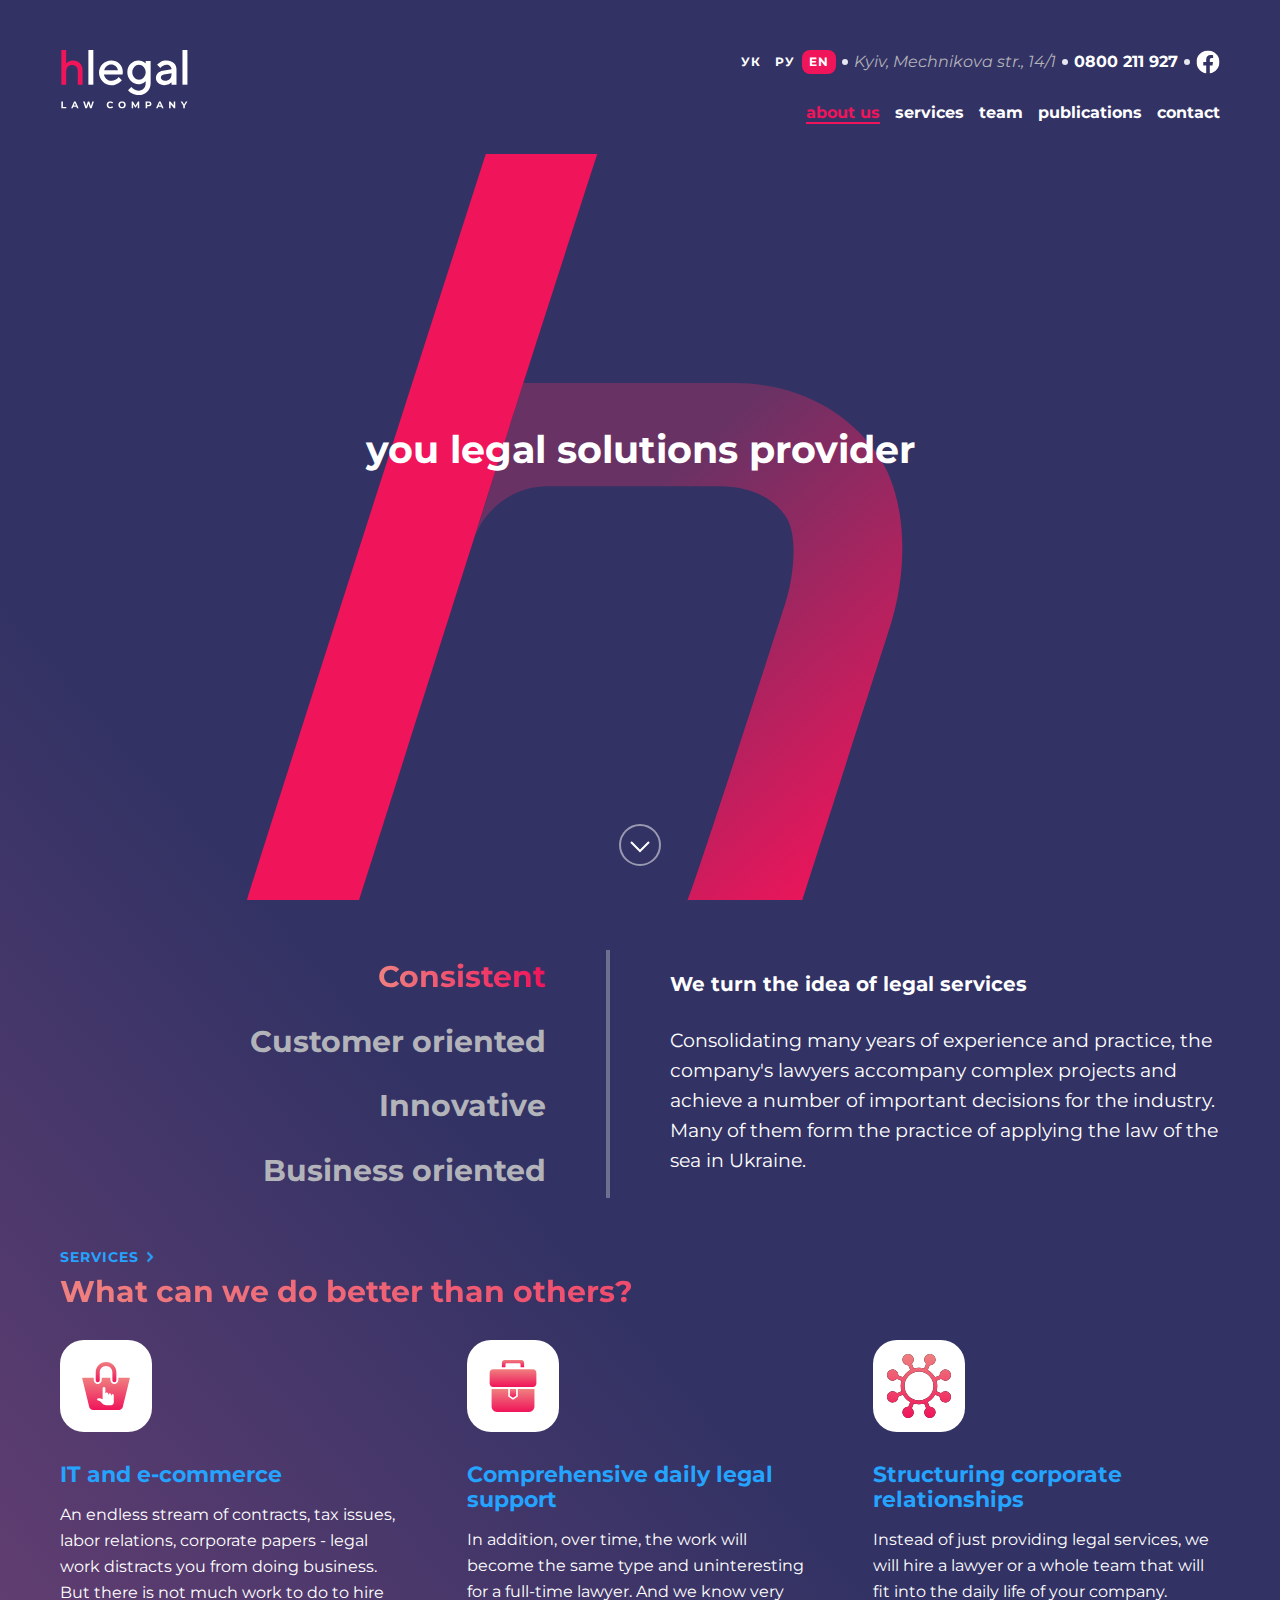
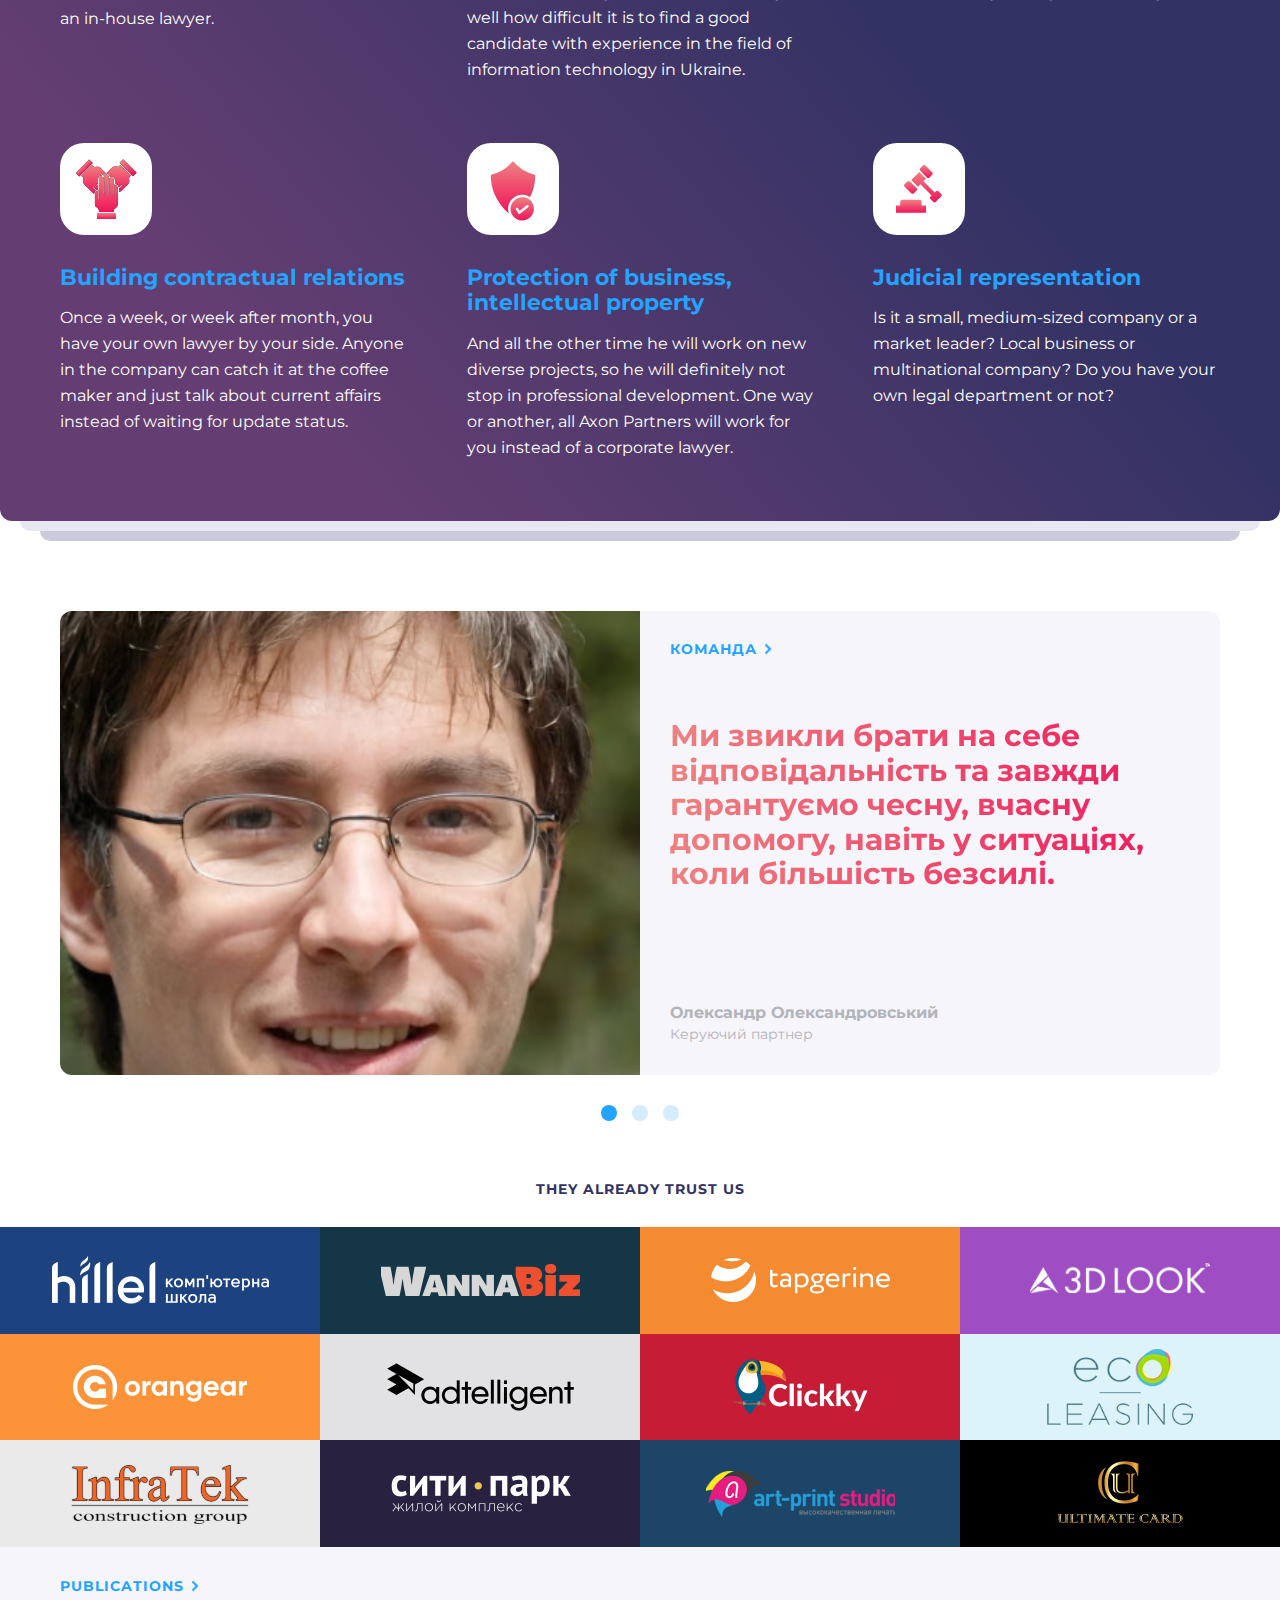
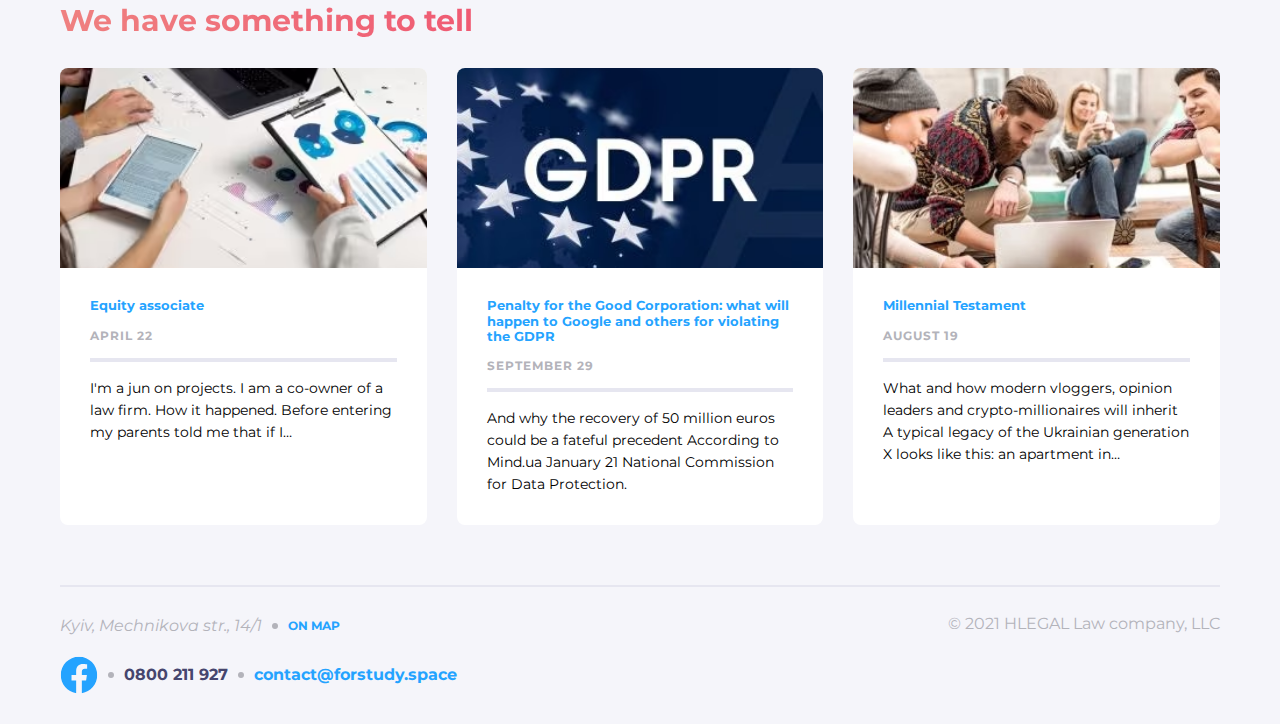
==== commit 9c8b4009: "fix issues" ====
--- a/index.html
+++ b/index.html
@@ -12,117 +12,118 @@
 </head>
 
 <body>
-    <header class="header">
-        <div class="header-wrapper">
-            <div class="header-item">
-                <div class="header-bgcolor">
-                    <div class="header__contacts-block">
-                        <div class="lang-menu">
-                            <a href="#" class="lang-menu__item">ук</a>
-                            <a href="#" class="lang-menu__item">ру</a>
-                            <a href="#" class="lang-menu__item lang-menu__item--active">en</a>
-                        </div>
-                        <div class="address-block header-address-block">
-                            <div class="address-block__separator header-address-block__separator"></div>
-                            <address class="address-block__address header-address-block__address">Kyiv, Mechnikova
-                                str.,
-                                14/1</address>
-                            <div class="address-block__separator header-address-block__separator"></div>
-                            <a class="address-block__phone header-address-block__phone" href="tel:0800211927">0800
-                                211
-                                927</a>
-                            <div class="address-block__separator header-address-block__separator"></div>
-                            <a class="address-block__icon header-address-block__icon" href="">
-                                <svg width="24" height="25" viewBox="0 0 24 25" fill="none"
-                                    xmlns="http://www.w3.org/2000/svg">
-                                    <g clip-path="url(#clip0_120234_2805)">
-                                        <path
-                                            d="M24 12.5733C24 5.90541 18.6274 0.5 12 0.5C5.37258 0.5 0 5.90541 0 12.5733C0 18.5995 4.38823 23.5943 10.125 24.5V16.0633H7.07813V12.5733H10.125V9.91343C10.125 6.88755 11.9165 5.21615 14.6576 5.21615C15.9705 5.21615 17.3438 5.45195 17.3438 5.45195V8.42313H15.8306C14.3399 8.42313 13.875 9.35379 13.875 10.3086V12.5733H17.2031L16.6711 16.0633H13.875V24.5C19.6118 23.5943 24 18.5995 24 12.5733Z"
-                                            fill="white" />
-                                    </g>
-                                    <defs>
-                                        <clipPath id="clip0_120234_2805">
-                                            <rect width="24" height="24" fill="white"
-                                                transform="translate(0 0.5)" />
-                                        </clipPath>
-                                    </defs>
-                                </svg>
-                            </a>
-                        </div>
-                    </div>
-                </div>
-                <div class="header__menu-block">
-                    <div class="logo-content">
-                        <a href="#" class="logo-content__icon">
-                            <svg width="70" height="33" viewBox="0 0 70 33" fill="none"
-                                xmlns="http://www.w3.org/2000/svg">
-                                <path
-                                    d="M2.64358 0H0V19.0926H2.64358V12.0094C2.64358 10.8111 2.94163 9.86583 3.53774 9.20012C4.13384 8.53441 4.95024 8.18824 5.96102 8.18824C6.82926 8.18824 7.55495 8.50778 8.13809 9.12024C8.72123 9.74601 9.01929 10.5315 9.01929 11.4769V19.1059H11.6758V11.4769C11.6758 9.71938 11.1964 8.3347 10.2374 7.29619C9.27846 6.25768 8.02146 5.73843 6.49233 5.73843C6.05173 5.73843 5.61114 5.79168 5.1835 5.91151C4.7429 6.03134 4.39301 6.16448 4.10792 6.31094C3.82283 6.45739 3.5507 6.61717 3.30448 6.80356C3.05826 6.98996 2.8898 7.12311 2.81205 7.20299C2.73429 7.28288 2.6695 7.33613 2.64358 7.37608V0Z"
-                                    fill="#F0145A" />
-                                <path d="M17.5856 0H14.8604V19.0767H17.5856V0Z" fill="white" />
-                                <path
-                                    d="M33.6598 13.4896L33.796 12.127C33.796 10.3011 33.1965 8.77493 31.9701 7.54857C30.7438 6.32221 29.2176 5.72266 27.3917 5.72266C25.5658 5.72266 23.9851 6.37672 22.677 7.68483C21.3689 8.99295 20.7148 10.5463 20.7148 12.3995C20.7148 14.3072 21.3962 15.9423 22.7315 17.305C24.0669 18.6676 25.6748 19.3489 27.528 19.3489C28.2365 19.3489 28.8906 19.2399 29.5446 19.0491C30.1987 18.8311 30.7438 18.6131 31.1253 18.3951C31.5341 18.1498 31.9429 17.8773 32.2971 17.5775C32.6514 17.2777 32.8967 17.0597 33.0057 16.9234C33.1147 16.7872 33.1965 16.7054 33.251 16.6236L31.4796 14.8522L31.0708 15.37C30.7983 15.6971 30.335 16.0241 29.6809 16.3784C28.9996 16.7327 28.291 16.8962 27.528 16.8962C26.4651 16.8962 25.5658 16.5691 24.8027 15.8878C24.0396 15.2065 23.5764 14.4162 23.4401 13.4896H33.6598ZM27.3917 8.03912C28.4 8.03912 29.2176 8.33889 29.8989 8.9112C30.553 9.51075 30.9618 10.2466 31.1253 11.1732H23.5491C23.7944 10.2466 24.2304 9.51075 24.9117 8.9112C25.5658 8.33889 26.4106 8.03912 27.3917 8.03912Z"
-                                    fill="white" />
-                                <path
-                                    d="M46.3695 18.286C46.3695 19.4852 46.0153 20.4662 45.2794 21.2293C44.5709 21.9651 43.6715 22.3467 42.5542 22.3467C42.0637 22.3467 41.5731 22.2649 41.1098 22.1286C40.6465 21.9924 40.2922 21.8289 39.9925 21.6381C39.6927 21.4473 39.4202 21.2566 39.1476 21.0113C38.9024 20.766 38.7389 20.6025 38.6571 20.5207C38.5753 20.439 38.5208 20.3572 38.4663 20.3027L36.6949 22.0741L36.9129 22.3467C37.0492 22.5374 37.2945 22.7827 37.6215 23.0552C37.9485 23.3005 38.3301 23.573 38.7661 23.8455C39.2021 24.0908 39.7472 24.3088 40.4285 24.4996C41.1098 24.6904 41.8184 24.7994 42.5542 24.7994C44.4074 24.7994 45.9335 24.1726 47.2144 22.919C48.468 21.6381 49.0948 20.112 49.0948 18.2588V5.99518H46.3695V7.3578L45.9062 6.94902C45.6065 6.67649 45.1432 6.40397 44.4891 6.13144C43.8351 5.85892 43.1265 5.72266 42.4179 5.72266C40.7555 5.72266 39.3384 6.34946 38.112 7.63033C36.8857 8.9112 36.2861 10.4373 36.2861 12.2632C36.2861 14.0892 36.8857 15.6153 38.112 16.8962C39.3384 18.177 40.7555 18.8038 42.4179 18.8038C42.8812 18.8038 43.3173 18.7493 43.7806 18.6403C44.2166 18.5041 44.5709 18.3678 44.8707 18.2315C45.1704 18.0953 45.443 17.9318 45.6882 17.741C45.9335 17.5502 46.1243 17.414 46.1788 17.3595L46.3695 17.1687V18.286ZM39.0114 12.2632C39.0114 11.1186 39.3657 10.1648 40.1015 9.37449C40.8373 8.58417 41.7094 8.17538 42.6905 8.17538C43.6715 8.17538 44.5436 8.58417 45.2794 9.37449C45.988 10.1648 46.3695 11.1186 46.3695 12.2632C46.3695 13.4079 45.988 14.3617 45.2794 15.152C44.5436 15.9423 43.6715 16.3511 42.6905 16.3511C41.7094 16.3511 40.8373 15.9423 40.1015 15.152C39.3657 14.3617 39.0114 13.4079 39.0114 12.2632Z"
-                                    fill="white" />
-                                <path
-                                    d="M63.3195 19.0764V10.6281C63.3195 9.23823 62.8017 8.06637 61.7934 7.13979C60.7851 6.18595 59.4769 5.72266 57.869 5.72266C57.2422 5.72266 56.6154 5.80441 56.0159 5.96793C55.4163 6.1587 54.9258 6.34946 54.5715 6.56748C54.2172 6.7855 53.8629 7.03078 53.5359 7.33055C53.2089 7.60308 53.0181 7.79384 52.9091 7.90285C52.8273 8.01186 52.7456 8.09362 52.6911 8.17538L54.4625 9.94679L54.8168 9.4835C55.0348 9.18372 55.4163 8.9112 55.9886 8.61142C56.5609 8.31164 57.1877 8.17538 57.869 8.17538C58.6594 8.17538 59.3134 8.42065 59.8312 8.88394C60.349 9.34724 60.5943 9.94679 60.5943 10.6281L55.8251 11.4457C54.6533 11.6364 53.6994 12.0997 53.0454 12.8356C52.364 13.5714 52.0098 14.4707 52.0098 15.5335C52.0098 16.5419 52.4458 17.414 53.3179 18.177C54.2172 18.9674 55.3073 19.3489 56.6427 19.3489C57.106 19.3489 57.542 19.2944 57.9781 19.1581C58.4413 19.0491 58.7956 18.9129 59.0954 18.7766C59.3952 18.6403 59.6677 18.4768 59.913 18.286C60.1582 18.0953 60.3218 17.959 60.4308 17.9045C60.5125 17.8228 60.567 17.741 60.5943 17.7137V19.0764H63.3195ZM57.0515 16.8962C56.3429 16.8962 55.7706 16.7327 55.3618 16.4056C54.9258 16.0786 54.735 15.6971 54.735 15.261C54.735 14.7977 54.8713 14.3889 55.1711 14.0892C55.4708 13.7894 55.8796 13.5714 56.3702 13.4896L60.5943 12.8083V13.0808C60.5943 14.3072 60.2945 15.2338 59.6677 15.9151C59.0409 16.5691 58.1688 16.8962 57.0515 16.8962Z"
-                                    fill="white" />
-                                <path d="M69.3337 0H66.6084V19.0767H69.3337V0Z" fill="white" />
-                                <path d="M0 28.3308H0.852878V31.3211H2.70078V32.016H0V28.3308Z" fill="white" />
-                                <path
-                                    d="M8.26752 31.2263H6.5565L6.23009 32.016H5.35615L6.99873 28.3308H7.84108L9.48893 32.016H8.59393L8.26752 31.2263ZM7.99902 30.5788L7.41464 29.1678L6.83026 30.5788H7.99902Z"
-                                    fill="white" />
-                                <path
-                                    d="M17.8731 28.3308L16.6675 32.016H15.7515L14.9407 29.5206L14.1036 32.016H13.1928L11.982 28.3308H12.8664L13.6982 30.921L14.5669 28.3308H15.3566L16.199 30.942L17.0571 28.3308H17.8731Z"
-                                    fill="white" />
-                                <path
-                                    d="M26.9457 32.0792C26.5702 32.0792 26.2297 31.9985 25.9244 31.837C25.6225 31.6721 25.3838 31.4457 25.2084 31.1579C25.0364 30.8666 24.9504 30.5384 24.9504 30.1734C24.9504 29.8084 25.0364 29.482 25.2084 29.1942C25.3838 28.9028 25.6225 28.6765 25.9244 28.515C26.2297 28.3501 26.5719 28.2676 26.951 28.2676C27.2704 28.2676 27.5582 28.3237 27.8144 28.436C28.0741 28.5484 28.2917 28.7098 28.4672 28.9204L27.9197 29.4258C27.6705 29.138 27.3616 28.9941 26.9931 28.9941C26.7649 28.9941 26.5614 29.045 26.3824 29.1468C26.2034 29.2451 26.063 29.3837 25.9612 29.5627C25.8629 29.7417 25.8138 29.9453 25.8138 30.1734C25.8138 30.4015 25.8629 30.6051 25.9612 30.7841C26.063 30.9631 26.2034 31.1035 26.3824 31.2053C26.5614 31.3035 26.7649 31.3527 26.9931 31.3527C27.3616 31.3527 27.6705 31.207 27.9197 30.9157L28.4672 31.4211C28.2917 31.6352 28.0741 31.7984 27.8144 31.9107C27.5547 32.0231 27.2651 32.0792 26.9457 32.0792Z"
-                                    fill="white" />
-                                <path
-                                    d="M33.3831 32.0792C33.0005 32.0792 32.6548 31.9967 32.3459 31.8318C32.0406 31.6668 31.8002 31.4404 31.6247 31.1526C31.4527 30.8613 31.3667 30.5349 31.3667 30.1734C31.3667 29.8119 31.4527 29.4872 31.6247 29.1994C31.8002 28.9081 32.0406 28.68 32.3459 28.515C32.6548 28.3501 33.0005 28.2676 33.3831 28.2676C33.7657 28.2676 34.1096 28.3501 34.415 28.515C34.7203 28.68 34.9607 28.9081 35.1362 29.1994C35.3117 29.4872 35.3995 29.8119 35.3995 30.1734C35.3995 30.5349 35.3117 30.8613 35.1362 31.1526C34.9607 31.4404 34.7203 31.6668 34.415 31.8318C34.1096 31.9967 33.7657 32.0792 33.3831 32.0792ZM33.3831 31.3527C33.6007 31.3527 33.7972 31.3035 33.9727 31.2053C34.1482 31.1035 34.2851 30.9631 34.3834 30.7841C34.4852 30.6051 34.5361 30.4015 34.5361 30.1734C34.5361 29.9453 34.4852 29.7417 34.3834 29.5627C34.2851 29.3837 34.1482 29.2451 33.9727 29.1468C33.7972 29.045 33.6007 28.9941 33.3831 28.9941C33.1655 28.9941 32.9689 29.045 32.7934 29.1468C32.618 29.2451 32.4793 29.3837 32.3775 29.5627C32.2793 29.7417 32.2301 29.9453 32.2301 30.1734C32.2301 30.4015 32.2793 30.6051 32.3775 30.7841C32.4793 30.9631 32.618 31.1035 32.7934 31.2053C32.9689 31.3035 33.1655 31.3527 33.3831 31.3527Z"
-                                    fill="white" />
-                                <path
-                                    d="M42.0264 32.016L42.0211 29.8049L40.9366 31.6264H40.5523L39.473 29.8522V32.016H38.6728V28.3308H39.3782L40.7576 30.6209L42.1159 28.3308H42.8161L42.8266 32.016H42.0264Z"
-                                    fill="white" />
-                                <path
-                                    d="M47.9285 28.3308C48.2549 28.3308 48.5374 28.3852 48.7761 28.494C49.0183 28.6028 49.2043 28.7572 49.3342 28.9573C49.464 29.1573 49.529 29.3942 49.529 29.668C49.529 29.9382 49.464 30.1751 49.3342 30.3787C49.2043 30.5788 49.0183 30.7332 48.7761 30.842C48.5374 30.9473 48.2549 30.9999 47.9285 30.9999H47.1862V32.016H46.3333V28.3308H47.9285ZM47.8811 30.305C48.1373 30.305 48.3321 30.2506 48.4655 30.1418C48.5989 30.0295 48.6656 29.8716 48.6656 29.668C48.6656 29.4609 48.5989 29.303 48.4655 29.1942C48.3321 29.0818 48.1373 29.0257 47.8811 29.0257H47.1862V30.305H47.8811Z"
-                                    fill="white" />
-                                <path
-                                    d="M55.0121 31.2263H53.3011L52.9747 32.016H52.1008L53.7433 28.3308H54.5857L56.2335 32.016H55.3385L55.0121 31.2263ZM54.7436 30.5788L54.1592 29.1678L53.5749 30.5788H54.7436Z"
-                                    fill="white" />
-                                <path
-                                    d="M62.6281 28.3308V32.016H61.9279L60.0906 29.7785V32.016H59.2482V28.3308H59.9537L61.7858 30.5682V28.3308H62.6281Z"
-                                    fill="white" />
-                                <path
-                                    d="M67.9013 30.7104V32.016H67.0485V30.6999L65.6217 28.3308H66.5273L67.5117 29.9681L68.4963 28.3308H69.3333L67.9013 30.7104Z"
-                                    fill="white" />
-                            </svg>
-                        </a>
-                        <div class="logo-content__slash">
-                            <svg width="12" height="26" viewBox="0 0 12 26" fill="none"
-                                xmlns="http://www.w3.org/2000/svg">
-                                <path fill-rule="evenodd" clip-rule="evenodd"
-                                    d="M8.72827 0H11.9505L3.55574 26H0.333496L8.72827 0Z" fill="#F0145A" />
-                            </svg>
-                        </div>
-                        <a href="#" class="logo-content__current-page">services</a>
-                    </div>
-                    <button class="popup-btn popup-btn--active"></button>
-                    <nav class="menu">
-                        <a href="#" class="menu__item menu__item--active">about us</a>
-                        <a href="./pages/services-entry.html" class="menu__item">services</a>
-                        <a href="./pages/team.html" class="menu__item">team</a>
-                        <a href="./pages/publications-entry.html" class="menu__item">publications</a>
-                        <a href="#" class="menu__item">contact</a>
-                    </nav>
-                </div>
-            </div>
-        </div>
-    </header>
+
     <div class="bg-gradient">
             <section class="hlegal">
+                <header class="header header-scroll">
+                    <div class="header-wrapper">
+                        <div class="header-item">
+                            <div class="header-bgcolor">
+                                <div class="header__contacts-block">
+                                    <div class="lang-menu">
+                                        <a href="#" class="lang-menu__item">ук</a>
+                                        <a href="#" class="lang-menu__item">ру</a>
+                                        <a href="#" class="lang-menu__item lang-menu__item--active">en</a>
+                                    </div>
+                                    <div class="address-block header-address-block">
+                                        <div class="address-block__separator header-address-block__separator"></div>
+                                        <address class="address-block__address header-address-block__address">Kyiv, Mechnikova
+                                            str.,
+                                            14/1</address>
+                                        <div class="address-block__separator header-address-block__separator"></div>
+                                        <a class="address-block__phone header-address-block__phone" href="tel:0800211927">0800
+                                            211
+                                            927</a>
+                                        <div class="address-block__separator header-address-block__separator"></div>
+                                        <a class="address-block__icon header-address-block__icon" href="">
+                                            <svg width="24" height="25" viewBox="0 0 24 25" fill="none"
+                                                xmlns="http://www.w3.org/2000/svg">
+                                                <g clip-path="url(#clip0_120234_2805)">
+                                                    <path
+                                                        d="M24 12.5733C24 5.90541 18.6274 0.5 12 0.5C5.37258 0.5 0 5.90541 0 12.5733C0 18.5995 4.38823 23.5943 10.125 24.5V16.0633H7.07813V12.5733H10.125V9.91343C10.125 6.88755 11.9165 5.21615 14.6576 5.21615C15.9705 5.21615 17.3438 5.45195 17.3438 5.45195V8.42313H15.8306C14.3399 8.42313 13.875 9.35379 13.875 10.3086V12.5733H17.2031L16.6711 16.0633H13.875V24.5C19.6118 23.5943 24 18.5995 24 12.5733Z"
+                                                        fill="white" />
+                                                </g>
+                                                <defs>
+                                                    <clipPath id="clip0_120234_2805">
+                                                        <rect width="24" height="24" fill="white"
+                                                            transform="translate(0 0.5)" />
+                                                    </clipPath>
+                                                </defs>
+                                            </svg>
+                                        </a>
+                                    </div>
+                                </div>
+                            </div>
+                            <div class="header__menu-block">
+                                <div class="logo-content">
+                                    <a href="#" class="logo-content__icon">
+                                        <svg width="70" height="33" viewBox="0 0 70 33" fill="none"
+                                            xmlns="http://www.w3.org/2000/svg">
+                                            <path
+                                                d="M2.64358 0H0V19.0926H2.64358V12.0094C2.64358 10.8111 2.94163 9.86583 3.53774 9.20012C4.13384 8.53441 4.95024 8.18824 5.96102 8.18824C6.82926 8.18824 7.55495 8.50778 8.13809 9.12024C8.72123 9.74601 9.01929 10.5315 9.01929 11.4769V19.1059H11.6758V11.4769C11.6758 9.71938 11.1964 8.3347 10.2374 7.29619C9.27846 6.25768 8.02146 5.73843 6.49233 5.73843C6.05173 5.73843 5.61114 5.79168 5.1835 5.91151C4.7429 6.03134 4.39301 6.16448 4.10792 6.31094C3.82283 6.45739 3.5507 6.61717 3.30448 6.80356C3.05826 6.98996 2.8898 7.12311 2.81205 7.20299C2.73429 7.28288 2.6695 7.33613 2.64358 7.37608V0Z"
+                                                fill="#F0145A" />
+                                            <path d="M17.5856 0H14.8604V19.0767H17.5856V0Z" fill="white" />
+                                            <path
+                                                d="M33.6598 13.4896L33.796 12.127C33.796 10.3011 33.1965 8.77493 31.9701 7.54857C30.7438 6.32221 29.2176 5.72266 27.3917 5.72266C25.5658 5.72266 23.9851 6.37672 22.677 7.68483C21.3689 8.99295 20.7148 10.5463 20.7148 12.3995C20.7148 14.3072 21.3962 15.9423 22.7315 17.305C24.0669 18.6676 25.6748 19.3489 27.528 19.3489C28.2365 19.3489 28.8906 19.2399 29.5446 19.0491C30.1987 18.8311 30.7438 18.6131 31.1253 18.3951C31.5341 18.1498 31.9429 17.8773 32.2971 17.5775C32.6514 17.2777 32.8967 17.0597 33.0057 16.9234C33.1147 16.7872 33.1965 16.7054 33.251 16.6236L31.4796 14.8522L31.0708 15.37C30.7983 15.6971 30.335 16.0241 29.6809 16.3784C28.9996 16.7327 28.291 16.8962 27.528 16.8962C26.4651 16.8962 25.5658 16.5691 24.8027 15.8878C24.0396 15.2065 23.5764 14.4162 23.4401 13.4896H33.6598ZM27.3917 8.03912C28.4 8.03912 29.2176 8.33889 29.8989 8.9112C30.553 9.51075 30.9618 10.2466 31.1253 11.1732H23.5491C23.7944 10.2466 24.2304 9.51075 24.9117 8.9112C25.5658 8.33889 26.4106 8.03912 27.3917 8.03912Z"
+                                                fill="white" />
+                                            <path
+                                                d="M46.3695 18.286C46.3695 19.4852 46.0153 20.4662 45.2794 21.2293C44.5709 21.9651 43.6715 22.3467 42.5542 22.3467C42.0637 22.3467 41.5731 22.2649 41.1098 22.1286C40.6465 21.9924 40.2922 21.8289 39.9925 21.6381C39.6927 21.4473 39.4202 21.2566 39.1476 21.0113C38.9024 20.766 38.7389 20.6025 38.6571 20.5207C38.5753 20.439 38.5208 20.3572 38.4663 20.3027L36.6949 22.0741L36.9129 22.3467C37.0492 22.5374 37.2945 22.7827 37.6215 23.0552C37.9485 23.3005 38.3301 23.573 38.7661 23.8455C39.2021 24.0908 39.7472 24.3088 40.4285 24.4996C41.1098 24.6904 41.8184 24.7994 42.5542 24.7994C44.4074 24.7994 45.9335 24.1726 47.2144 22.919C48.468 21.6381 49.0948 20.112 49.0948 18.2588V5.99518H46.3695V7.3578L45.9062 6.94902C45.6065 6.67649 45.1432 6.40397 44.4891 6.13144C43.8351 5.85892 43.1265 5.72266 42.4179 5.72266C40.7555 5.72266 39.3384 6.34946 38.112 7.63033C36.8857 8.9112 36.2861 10.4373 36.2861 12.2632C36.2861 14.0892 36.8857 15.6153 38.112 16.8962C39.3384 18.177 40.7555 18.8038 42.4179 18.8038C42.8812 18.8038 43.3173 18.7493 43.7806 18.6403C44.2166 18.5041 44.5709 18.3678 44.8707 18.2315C45.1704 18.0953 45.443 17.9318 45.6882 17.741C45.9335 17.5502 46.1243 17.414 46.1788 17.3595L46.3695 17.1687V18.286ZM39.0114 12.2632C39.0114 11.1186 39.3657 10.1648 40.1015 9.37449C40.8373 8.58417 41.7094 8.17538 42.6905 8.17538C43.6715 8.17538 44.5436 8.58417 45.2794 9.37449C45.988 10.1648 46.3695 11.1186 46.3695 12.2632C46.3695 13.4079 45.988 14.3617 45.2794 15.152C44.5436 15.9423 43.6715 16.3511 42.6905 16.3511C41.7094 16.3511 40.8373 15.9423 40.1015 15.152C39.3657 14.3617 39.0114 13.4079 39.0114 12.2632Z"
+                                                fill="white" />
+                                            <path
+                                                d="M63.3195 19.0764V10.6281C63.3195 9.23823 62.8017 8.06637 61.7934 7.13979C60.7851 6.18595 59.4769 5.72266 57.869 5.72266C57.2422 5.72266 56.6154 5.80441 56.0159 5.96793C55.4163 6.1587 54.9258 6.34946 54.5715 6.56748C54.2172 6.7855 53.8629 7.03078 53.5359 7.33055C53.2089 7.60308 53.0181 7.79384 52.9091 7.90285C52.8273 8.01186 52.7456 8.09362 52.6911 8.17538L54.4625 9.94679L54.8168 9.4835C55.0348 9.18372 55.4163 8.9112 55.9886 8.61142C56.5609 8.31164 57.1877 8.17538 57.869 8.17538C58.6594 8.17538 59.3134 8.42065 59.8312 8.88394C60.349 9.34724 60.5943 9.94679 60.5943 10.6281L55.8251 11.4457C54.6533 11.6364 53.6994 12.0997 53.0454 12.8356C52.364 13.5714 52.0098 14.4707 52.0098 15.5335C52.0098 16.5419 52.4458 17.414 53.3179 18.177C54.2172 18.9674 55.3073 19.3489 56.6427 19.3489C57.106 19.3489 57.542 19.2944 57.9781 19.1581C58.4413 19.0491 58.7956 18.9129 59.0954 18.7766C59.3952 18.6403 59.6677 18.4768 59.913 18.286C60.1582 18.0953 60.3218 17.959 60.4308 17.9045C60.5125 17.8228 60.567 17.741 60.5943 17.7137V19.0764H63.3195ZM57.0515 16.8962C56.3429 16.8962 55.7706 16.7327 55.3618 16.4056C54.9258 16.0786 54.735 15.6971 54.735 15.261C54.735 14.7977 54.8713 14.3889 55.1711 14.0892C55.4708 13.7894 55.8796 13.5714 56.3702 13.4896L60.5943 12.8083V13.0808C60.5943 14.3072 60.2945 15.2338 59.6677 15.9151C59.0409 16.5691 58.1688 16.8962 57.0515 16.8962Z"
+                                                fill="white" />
+                                            <path d="M69.3337 0H66.6084V19.0767H69.3337V0Z" fill="white" />
+                                            <path d="M0 28.3308H0.852878V31.3211H2.70078V32.016H0V28.3308Z" fill="white" />
+                                            <path
+                                                d="M8.26752 31.2263H6.5565L6.23009 32.016H5.35615L6.99873 28.3308H7.84108L9.48893 32.016H8.59393L8.26752 31.2263ZM7.99902 30.5788L7.41464 29.1678L6.83026 30.5788H7.99902Z"
+                                                fill="white" />
+                                            <path
+                                                d="M17.8731 28.3308L16.6675 32.016H15.7515L14.9407 29.5206L14.1036 32.016H13.1928L11.982 28.3308H12.8664L13.6982 30.921L14.5669 28.3308H15.3566L16.199 30.942L17.0571 28.3308H17.8731Z"
+                                                fill="white" />
+                                            <path
+                                                d="M26.9457 32.0792C26.5702 32.0792 26.2297 31.9985 25.9244 31.837C25.6225 31.6721 25.3838 31.4457 25.2084 31.1579C25.0364 30.8666 24.9504 30.5384 24.9504 30.1734C24.9504 29.8084 25.0364 29.482 25.2084 29.1942C25.3838 28.9028 25.6225 28.6765 25.9244 28.515C26.2297 28.3501 26.5719 28.2676 26.951 28.2676C27.2704 28.2676 27.5582 28.3237 27.8144 28.436C28.0741 28.5484 28.2917 28.7098 28.4672 28.9204L27.9197 29.4258C27.6705 29.138 27.3616 28.9941 26.9931 28.9941C26.7649 28.9941 26.5614 29.045 26.3824 29.1468C26.2034 29.2451 26.063 29.3837 25.9612 29.5627C25.8629 29.7417 25.8138 29.9453 25.8138 30.1734C25.8138 30.4015 25.8629 30.6051 25.9612 30.7841C26.063 30.9631 26.2034 31.1035 26.3824 31.2053C26.5614 31.3035 26.7649 31.3527 26.9931 31.3527C27.3616 31.3527 27.6705 31.207 27.9197 30.9157L28.4672 31.4211C28.2917 31.6352 28.0741 31.7984 27.8144 31.9107C27.5547 32.0231 27.2651 32.0792 26.9457 32.0792Z"
+                                                fill="white" />
+                                            <path
+                                                d="M33.3831 32.0792C33.0005 32.0792 32.6548 31.9967 32.3459 31.8318C32.0406 31.6668 31.8002 31.4404 31.6247 31.1526C31.4527 30.8613 31.3667 30.5349 31.3667 30.1734C31.3667 29.8119 31.4527 29.4872 31.6247 29.1994C31.8002 28.9081 32.0406 28.68 32.3459 28.515C32.6548 28.3501 33.0005 28.2676 33.3831 28.2676C33.7657 28.2676 34.1096 28.3501 34.415 28.515C34.7203 28.68 34.9607 28.9081 35.1362 29.1994C35.3117 29.4872 35.3995 29.8119 35.3995 30.1734C35.3995 30.5349 35.3117 30.8613 35.1362 31.1526C34.9607 31.4404 34.7203 31.6668 34.415 31.8318C34.1096 31.9967 33.7657 32.0792 33.3831 32.0792ZM33.3831 31.3527C33.6007 31.3527 33.7972 31.3035 33.9727 31.2053C34.1482 31.1035 34.2851 30.9631 34.3834 30.7841C34.4852 30.6051 34.5361 30.4015 34.5361 30.1734C34.5361 29.9453 34.4852 29.7417 34.3834 29.5627C34.2851 29.3837 34.1482 29.2451 33.9727 29.1468C33.7972 29.045 33.6007 28.9941 33.3831 28.9941C33.1655 28.9941 32.9689 29.045 32.7934 29.1468C32.618 29.2451 32.4793 29.3837 32.3775 29.5627C32.2793 29.7417 32.2301 29.9453 32.2301 30.1734C32.2301 30.4015 32.2793 30.6051 32.3775 30.7841C32.4793 30.9631 32.618 31.1035 32.7934 31.2053C32.9689 31.3035 33.1655 31.3527 33.3831 31.3527Z"
+                                                fill="white" />
+                                            <path
+                                                d="M42.0264 32.016L42.0211 29.8049L40.9366 31.6264H40.5523L39.473 29.8522V32.016H38.6728V28.3308H39.3782L40.7576 30.6209L42.1159 28.3308H42.8161L42.8266 32.016H42.0264Z"
+                                                fill="white" />
+                                            <path
+                                                d="M47.9285 28.3308C48.2549 28.3308 48.5374 28.3852 48.7761 28.494C49.0183 28.6028 49.2043 28.7572 49.3342 28.9573C49.464 29.1573 49.529 29.3942 49.529 29.668C49.529 29.9382 49.464 30.1751 49.3342 30.3787C49.2043 30.5788 49.0183 30.7332 48.7761 30.842C48.5374 30.9473 48.2549 30.9999 47.9285 30.9999H47.1862V32.016H46.3333V28.3308H47.9285ZM47.8811 30.305C48.1373 30.305 48.3321 30.2506 48.4655 30.1418C48.5989 30.0295 48.6656 29.8716 48.6656 29.668C48.6656 29.4609 48.5989 29.303 48.4655 29.1942C48.3321 29.0818 48.1373 29.0257 47.8811 29.0257H47.1862V30.305H47.8811Z"
+                                                fill="white" />
+                                            <path
+                                                d="M55.0121 31.2263H53.3011L52.9747 32.016H52.1008L53.7433 28.3308H54.5857L56.2335 32.016H55.3385L55.0121 31.2263ZM54.7436 30.5788L54.1592 29.1678L53.5749 30.5788H54.7436Z"
+                                                fill="white" />
+                                            <path
+                                                d="M62.6281 28.3308V32.016H61.9279L60.0906 29.7785V32.016H59.2482V28.3308H59.9537L61.7858 30.5682V28.3308H62.6281Z"
+                                                fill="white" />
+                                            <path
+                                                d="M67.9013 30.7104V32.016H67.0485V30.6999L65.6217 28.3308H66.5273L67.5117 29.9681L68.4963 28.3308H69.3333L67.9013 30.7104Z"
+                                                fill="white" />
+                                        </svg>
+                                    </a>
+                                    <div class="logo-content__slash">
+                                        <svg width="12" height="26" viewBox="0 0 12 26" fill="none"
+                                            xmlns="http://www.w3.org/2000/svg">
+                                            <path fill-rule="evenodd" clip-rule="evenodd"
+                                                d="M8.72827 0H11.9505L3.55574 26H0.333496L8.72827 0Z" fill="#F0145A" />
+                                        </svg>
+                                    </div>
+                                    <a href="#" class="logo-content__current-page">services</a>
+                                </div>
+                                <button class="popup-btn popup-btn--active"></button>
+                                <nav class="menu">
+                                    <a href="#" class="menu__item menu__item--active">about us</a>
+                                    <a href="./pages/services-entry.html" class="menu__item">services</a>
+                                    <a href="./pages/team.html" class="menu__item">team</a>
+                                    <a href="./pages/publications-entry.html" class="menu__item">publications</a>
+                                    <a href="#" class="menu__item">contact</a>
+                                </nav>
+                            </div>
+                        </div>
+                    </div>
+                </header>
                 <div class="wrapper">
                     <h1 class="hlegal__title"> you legal solutions provider</h1>
                     <a href="#" class="hlegal__scroll">
--- a/css/style.css
+++ b/css/style.css
@@ -986,11 +986,13 @@
   }
 }
 .header {
-  position: sticky;
+  position: fixed;
   left: 0;
   right: 0;
   top: 0;
   z-index: 5;
+}
+.header-scroll {
   background-color: #323264;
 }
 .header-bgcolor {
